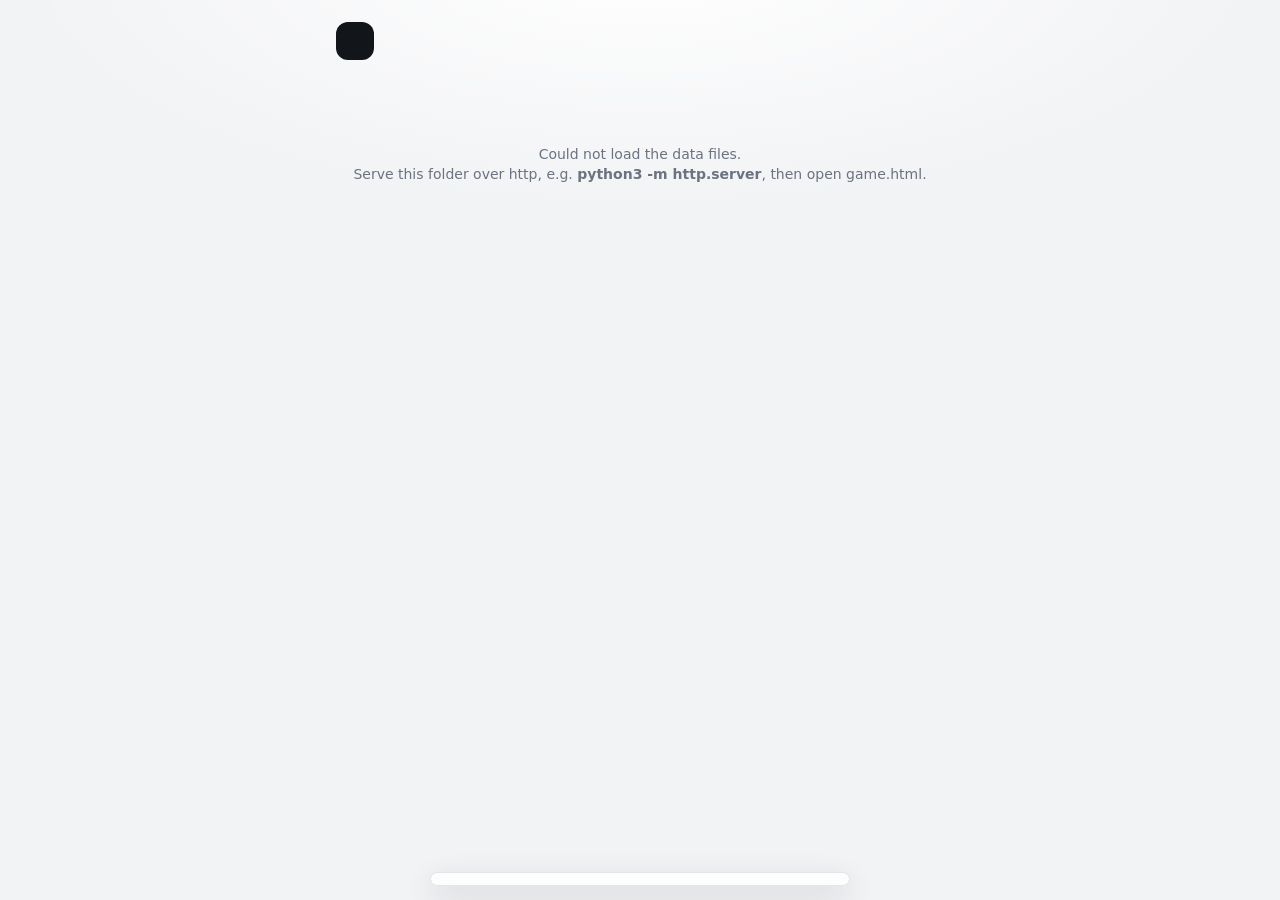
==== game.html @ 50a8ee48 "Add files via upload" ====
<!DOCTYPE html>
<html lang="en">
<head>
<meta charset="UTF-8">
<meta name="viewport" content="width=device-width, initial-scale=1, viewport-fit=cover">
<title>Airline Manager</title>
<link rel="stylesheet" href="https://cdn-uicons.flaticon.com/2.6.0/uicons-regular-rounded/css/uicons-regular-rounded.css">
<link rel="stylesheet" href="https://cdn-uicons.flaticon.com/2.6.0/uicons-solid-rounded/css/uicons-solid-rounded.css">
<link rel="stylesheet" href="style.css">
</head>
<body>
<div class="app">
  <header><div class="brand"><div class="logo"><i class="fi fi-sr-plane-departure"></i></div><div class="name" id="hName"></div></div><div class="cash num" id="hCash"></div></header>
  <div class="stats" id="hStats"></div>
  <main id="view"></main>
</div>
<nav id="nav"></nav>
<div id="ov"><div class="dlg" id="dlg"></div></div>
<script>
// ==================== DATA (data/*.json) ====================
let HUBS=[],COUNTRIES=[],AIRCRAFT=[],FAMILIES={},MAKERS={};
const flag=iso=>String.fromCodePoint(...[...iso].map(c=>127397+c.charCodeAt(0)));
const MAX_GATES=7,SELL_RATE=.6,SAVE_KEY='airline-manager-save-v4',WEEK=10080,STEP=30,TURN=60,TA_MIN=30,DAYS=['Mon','Tue','Wed','Thu','Fri','Sat','Sun'],PM={Y:1,W:1.6,C:3.2};
const $=s=>document.querySelector(s),fmt=n=>'$'+Math.round(n).toLocaleString('en-US'),fmtN=n=>Math.round(n).toLocaleString('en-US');
const esc=s=>String(s).replace(/[&<>"]/g,c=>({'&':'&amp;','<':'&lt;','>':'&gt;','"':'&quot;'}[c]));
const hub=id=>HUBS.find(h=>h.id===id),country=iso=>COUNTRIES.find(c=>c.iso===iso),model=id=>AIRCRAFT.find(a=>a.id===id);
const plane=id=>S.planes.find(p=>p.id===id),route=id=>S.routes.find(r=>r.id===id);

// ==================== STATE ====================
const fresh=()=>({started:false,cash:1000000,vault:0,totalRevenue:0,airlineName:'Sky Pacific Airlines',homeCountry:'ID',history:{nw:[],rev:[]},hubs:{},gates:{},routes:[],nextRouteId:1,planes:[],nextPlaneId:1,regCounter:{},clock:540,pending:[],cfgs:{},seq:0});
let S=fresh();
const UI={tab:'home',owned:'routes',buy:'hubs',q:'',maker:null,openAc:'',openSort:'dem_desc',rotMode:'both',rotErr:'',drafts:{},buyQ:1,refit:null,open:{},openM:{},page:null,rangeHub:null,rangeKm:3000};
function save(){if(!window.READY)return;try{localStorage.setItem(SAVE_KEY,JSON.stringify(S))}catch(e){}}
function load(){try{const raw=localStorage.getItem(SAVE_KEY);if(!raw)return;S=Object.assign(fresh(),JSON.parse(raw));S.planes=S.planes.filter(p=>model(p.modelId));S.planes.forEach(p=>p.sched=p.sched||[])}catch(e){S=fresh()}}
function resetGame(){confirmDlg('New airline?','Your current progress will be deleted.','Start over',()=>{try{localStorage.removeItem(SAVE_KEY)}catch(e){}location.href='index.html'},true)}

// ==================== HELPERS ====================
const ownedHubs=()=>Object.keys(S.hubs),gateCount=id=>S.gates[id]||0,gateUsed=id=>S.routes.filter(r=>r.to===id).length;
const totalGates=()=>Object.values(S.gates).reduce((a,b)=>a+b,0);
const airlineCode=()=>(S.airlineName.replace(/[^A-Za-z]/g,'').slice(0,2).toUpperCase()||'AM');
const flightNos=r=>[airlineCode()+(5249+2*r.id),airlineCode()+(5250+2*r.id)];
const hubName=h=>`${h.flag} ${esc(h.city)} <span class="s">${h.code} · ${h.icao}</span>`;
const dem=h=>`${h.demand.toFixed(1)} · ${fmtN(h.demand*1000)} pax`;
function dist(a,b){const A=hub(a),B=hub(b),r=x=>x*Math.PI/180,dl=r(B.lat-A.lat),dn=r(B.lon-A.lon);const h=Math.sin(dl/2)**2+Math.cos(r(A.lat))*Math.cos(r(B.lat))*Math.sin(dn/2)**2;return Math.round(12742*Math.asin(Math.sqrt(h)))}
function baseTicket(d){let b=d*.12;if(d>5000)b*=1.15;if(d>9000)b*=1.3;return Math.max(80,Math.round(b))}
const ticketRange=d=>{const b=baseTicket(d);return{min:Math.round(b*.7),max:Math.round(b*1.6),step:Math.max(1,Math.round(b*.02))}};
const fm=(d,spd)=>Math.round((d/spd*60+25)/5)*5;
const hhmm=m=>{m=((m%1440)+1440)%1440;return String(Math.floor(m/60)).padStart(2,'0')+':'+String(m%60).padStart(2,'0')};
const dur=m=>Math.floor(m/60)+':'+String(m%60).padStart(2,'0');
const clockStr=t=>DAYS[Math.floor(t/1440)%7]+' '+hhmm(t);
function newReg(){const c=country(S.homeCountry),n=(S.regCounter[S.homeCountry]||0)+1;S.regCounter[S.homeCountry]=n;if(c.prefix==='N')return 'N'+(100+n);const L='ABCDEFGHJKLMNPQRSTUVWXYZ';let s='',k=n;for(let i=0;i<3;i++){s=L[k%24]+s;k=Math.floor(k/24)}return c.prefix+'-'+s}

// ---- dynamic demand: differs per route and shifts every week
const routeM=(a,b,d)=>Math.round(1000*Math.sqrt(hub(a).demand*hub(b).demand)/(1+d/8000));
function rnd(str){let h=2166136261;for(const c of str){h^=c.charCodeAt(0);h=Math.imul(h,16777619)}h^=h>>>13;h=Math.imul(h,1274126177);return((h^h>>>16)>>>0)/4294967296}
function calcDemand(r,week){
  const k=r.from+'>'+r.to,base=routeM(r.from,r.to,r.distance)/4.345;
  const f=(.75+.5*rnd(k))*(1+.15*Math.sin(2*Math.PI*(week/52+rnd(k+'p'))))*(1+(rnd(k+week)-.5)*.14);
  const T=Math.max(20,Math.round(base*f)),C=Math.round(T*(.03+.06*rnd(k+'c'))),W=Math.round(T*(.04+.04*rnd(k+'w')));
  return{Y:T-C-W,W,C};
}
const sumD=d=>d.Y+d.W+d.C;
function newWeek(r,w){r.week=w;r.demand=calcDemand(r,w)}
const openCost=(from,to,d)=>Math.max(5000,Math.round((3000+routeM(from,to,d)/4.345*2.5)/1000)*1000);

// ---- aircraft / flights
const clone=o=>JSON.parse(JSON.stringify(o));
const KEYS=['F','C','W','Y'],CNAME={F:'First',C:'Business',W:'Premium eco.',Y:'Economy'},PMUL={Y:1,W:1.6,C:3.2,F:6},SC=.02;
// [name, price per seat, comfort rating, space factor (C/F)]
const PROD={Y:[['Super Slim',2000,40],['Slim',2500,52],['Standard',3000,64],['Comfort',4000,70],['Luxury',5000,76]],W:[['Basic',7000,73],['Standard',7500,80],['Comfort',8000,87],['Luxury',8500,94]],C:[['European',6000,70,1.5],['Regional',8000,82,2],['Full Flat',20000,98,3.5],['Parallel Flat',22000,102,3.8],['Staggered',25000,104,4],['Reverse Herringbone',30000,107,4.2]],F:[['Regional',12000,100,4],['Solo Suite',40000,108,6],['Open Suite',40000,110,6.5]]};
const SPACE={Y:p=>p.pt/30,W:p=>1.6*p.pt/36,C:p=>PROD.C[p.p][3],F:p=>PROD.F[p.p][3]};
const rate=(k,p)=>{const b=PROD[k][p.p][2];return Math.max(0,Math.min(120,Math.round(k==='Y'?b+(p.pt-30)*3:k==='W'?b+(p.pt-36)*2.5:b)))};
const seatsOf=c=>KEYS.reduce((n,k)=>n+c[k].n,0),usedSpace=c=>KEYS.reduce((n,k)=>n+c[k].n*SPACE[k](c[k]),0);
const cfgCost=c=>Math.round(KEYS.reduce((n,k)=>n+c[k].n*PROD[k][c[k].p][1],0)*SC);
const cfgStr=c=>KEYS.filter(k=>c[k].n).map(k=>k+c[k].n).join(' / ');
function defaultCfg(m){const c={F:{n:0,p:0},C:{n:0,p:0},W:{n:0,p:0,pt:36},Y:{n:0,p:2,pt:30}};if(m.seats>80){c.C={n:Math.round(m.seats*.05),p:1};c.W={n:Math.round(m.seats*.06),p:0,pt:36}}c.Y.n=Math.floor(m.seats-usedSpace(c));return c}
function fitCfg(c,cap){for(const k of ['Y','W','C','F'])while(usedSpace(c)>cap+1e-6&&c[k].n>0)c[k].n--}
const cfgOf=p=>p.cfg||(p.cfg=defaultCfg(model(p.modelId)));
const FR={Y:1,W:1.79,C:3.93,F:7.5},taOf=s=>s.ta??TURN,pad=n=>String(n).padStart(2,'0');
const defFares=d=>{const b=baseTicket(d);return{Y:b,W:Math.round(b*FR.W),C:Math.round(b*FR.C),F:Math.round(b*FR.F)}};
const fareOf=r=>r.fares||(r.fares={...defFares(r.distance),...(r.ticket?{Y:r.ticket}:{})});
const lfk=(r,k)=>Math.min(.98,.78*Math.pow(baseTicket(r.distance)*FR[k]/fareOf(r)[k],1.3));
const lf=r=>lfk(r,'Y');
const legCost=(m,r)=>Math.round(m.fuel*(2+8*r.distance/2000));
const legCap=(m,r,cfg)=>{const c={};for(const k of ['Y','W','C','F'])c[k]=Math.round(cfg[k].n*Math.min(.98,lfk(r,k)*(.7+rate(k,cfg[k])/213)));return c};
// Each rotation (oldest first) takes its weekly passengers out of the route demand, like subtraction.
// Later rotations only get what is left, and earlier ones never lose passengers to them.
function alloc(r){
  const rem={...r.demand},out=new Map(),items=[],f=fareOf(r);
  S.planes.forEach(p=>p.sched.forEach(s=>{if(s.rid===r.id)items.push([p,s])}));
  items.sort((a,b)=>(a[1].seq||0)-(b[1].seq||0));
  for(const [p,s] of items){const m=model(p.modelId),cap=legCap(m,r,cfgOf(p)),legs=dayCount(s)*2,pax={};let rev=0;
    for(const k of ['Y','W','C','F']){const pool=k==='F'?'C':k,w=Math.max(0,Math.min(legs*cap[k],Math.floor(rem[pool])));rem[pool]-=w;pax[k]=legs?w/legs:0;rev+=w*f[k]}
    out.set(s,{pax,rev,legs,cost:legs*legCost(m,r)})}
  return{out,rem};
}
const dayCount=s=>s.days.filter(Boolean).length;
const legsWeek=r=>S.planes.reduce((n,p)=>n+p.sched.filter(s=>s.rid===r.id).reduce((a,s)=>a+dayCount(s)*2,0),0);
function rotProfit(p,s){const r=route(s.rid),a=r&&alloc(r).out.get(s);return a?a.rev-a.cost:0}
function capLine(r){const cap=S.planes.reduce((n,p)=>n+p.sched.filter(s=>s.rid===r.id).reduce((a,s)=>a+dayCount(s)*2*seatsOf(cfgOf(p)),0),0),T=sumD(r.demand),ratio=T?cap*.78/T:0,over=ratio>1.15;
  return `<div class="row s" style="margin-top:12px"><span>Capacity ${fmtN(cap)} seats/wk vs demand ${fmtN(T)}</span><span class="pill ${over||!cap?'':'on'}" style="${over?'background:rgba(212,55,44,.12);color:var(--bad)':''}">${!cap?'No flights':over?'Oversupplied':ratio<.5?'Room to grow':'Balanced'}</span></div>`}
const weekHours=p=>p.sched.reduce((h,s)=>{const r=route(s.rid);return r?h+dayCount(s)*2*fm(r.distance,model(p.modelId).speed)/60:h},0);
function estAdd(p,r){const s={rid:r.id,dep:0,days:[1,1,1,1,1,1,1].map(Boolean),seq:1e12};p.sched.push(s);const v=rotProfit(p,s);p.sched.pop();return v}
function weekProfit(p){return p.sched.reduce((t,s)=>t+rotProfit(p,s),0)}
function hasConflict(p,list){
  const ivs=[];list.forEach((x,i)=>{const r=route(x.rid);if(!r)return;const d=2*fm(r.distance,model(p.modelId).speed)+taOf(x)+30;x.days.forEach((on,D)=>{if(on)ivs.push([D*1440+x.dep,D*1440+x.dep+d,i])})});
  for(let i=0;i<ivs.length;i++)for(let j=i+1;j<ivs.length;j++){const a=ivs[i],b=ivs[j];for(const sh of[0,WEEK,-WEEK])if(a[0]<b[1]+sh&&b[0]+sh<a[1])return true}
  return false;
}

// ==================== SIMULATION ====================
function depart(p,s,r,arr){const a=alloc(r).out.get(s);if(!a)return;S.pending.push({at:arr,rev:(a.legs?a.rev/a.legs:0)-legCost(model(p.modelId),r),pid:p.id})}
function simulate(){
  const t0=S.clock,t1=t0+STEP;S.clock=t1;
  const w=Math.floor(t1/WEEK);S.routes.forEach(r=>{if(r.week<w)newWeek(r,w)});
  S.planes.forEach(p=>p.sched.forEach(s=>{
    const r=route(s.rid);if(!r)return;const f=fm(r.distance,model(p.modelId).speed);
    for(let D=Math.floor(t0/1440)-2;D<=Math.floor(t1/1440);D++){if(!s.days[((D%7)+7)%7])continue;
      [0,f+taOf(s)].forEach(o=>{const dep=D*1440+s.dep+o;if(dep>t0&&dep<=t1)depart(p,s,r,dep+f)})}
  }));
  S.pending=S.pending.filter(e=>{if(e.at<=t1){S.vault+=e.rev;S.totalRevenue+=e.rev;const p=plane(e.pid);if(p)p.totalEarned=(p.totalEarned||0)+e.rev;return false}return true});
}

// ---- custom dropdown (replaces native <select>)
const DD={};
function dd(id,opts,val,on){DD[id]={val:String(val),on,opts};const cur=opts.find(o=>String(o[0])===String(val))||opts[0];
  return `<div class="dd" id="dd-${id}"><button type="button" class="ddb" onclick="ddToggle('${id}',event)"><span>${cur[1]}</span><i class="fi fi-rr-angle-small-down"></i></button><div class="ddl">${opts.map(o=>`<button type="button" data-v="${esc(o[0])}" class="${String(o[0])===String(val)?'on':''}" onclick="ddPick('${id}',this.dataset.v)">${o[1]}</button>`).join('')}</div></div>`}
function ddClose(){document.querySelectorAll('.dd.open').forEach(x=>x.classList.remove('open'))}
function ddToggle(id,e){e.stopPropagation();const el=document.getElementById('dd-'+id),open=!el.classList.contains('open');ddClose();if(!open)return;
  const b=el.querySelector('.ddb').getBoundingClientRect(),l=el.querySelector('.ddl'),below=innerHeight-b.bottom-16,above=b.top-16,up=below<200&&above>below;
  l.style.left=b.left+'px';l.style.width=b.width+'px';l.style.maxHeight=Math.min(280,up?above:below)+'px';
  if(up){l.style.top='auto';l.style.bottom=(innerHeight-b.top+6)+'px'}else{l.style.bottom='auto';l.style.top=(b.bottom+6)+'px'}
  el.classList.add('open')}
function ddPick(id,v){const d=DD[id],el=document.getElementById('dd-'+id);d.val=v;ddClose();
  el.querySelectorAll('.ddl button').forEach(b=>b.classList.toggle('on',b.dataset.v===v));
  el.querySelector('.ddb span').innerHTML=(d.opts.find(o=>String(o[0])===v)||d.opts[0])[1];if(d.on)d.on(v)}
document.addEventListener('click',ddClose);
window.addEventListener('scroll',e=>{if(!(e.target.closest&&e.target.closest('.ddl')))ddClose()},true);
window.addEventListener('resize',ddClose);

// ==================== DIALOGS ====================
function dlg(h){$('#dlg').innerHTML=h;$('#ov').classList.add('show')}
function closeDlg(){$('#ov').classList.remove('show')}
$('#ov').addEventListener('click',e=>{if(e.target.id==='ov')closeDlg()});
document.addEventListener('keydown',e=>{if(e.key==='Escape')closeDlg()});
function confirmDlg(t,m,ok,fn,danger){dlg(`<h3>${t}</h3><p>${m}</p><div class="acts"><button class="btn" onclick="closeDlg()">Cancel</button><button class="btn ${danger?'d':'p'}" id="okb">${ok}</button></div>`);$('#okb').onclick=()=>{closeDlg();fn()}}
function info(t,m){dlg(`<h3>${t}</h3><p>${m}</p><div class="acts"><button class="btn p" onclick="closeDlg()">OK</button></div>`)}

// ==================== RENDER ====================
const TABS=[['home','Home','fi-sr-home'],['fleet','Fleet','fi-sr-plane'],['owned','Airport','fi-sr-marker'],['buy','Buy','fi-sr-shopping-cart'],['vault','Vault','fi-sr-vault']];
const seg=(key,items)=>`<div class="seg">${items.map(([v,l])=>`<button class="${UI[key]===v?'on':''}" onclick="setUI('${key}','${v}')">${l}</button>`).join('')}</div>`;
const empty=t=>`<div class="empty"><i class="fi fi-rr-plane"></i>${t}</div>`;
const back=(extra='',_t,toBuy)=>`<div class="row" style="margin-bottom:12px"><button class="btn sm" onclick="${toBuy?(UI.page.mode==='refit'?'UI.page=null;render()':`setPage({t:'buy',mid:'${UI.page.mid}'})`):'setPage(null)'}">‹ Back</button>${extra}</div>`;
function setUI(k,v){UI[k]=v;if(k==='buy'||k==='owned')UI.q='';render()}
function go(t,k,v){UI.tab=t;UI.page=null;if(k)UI[k]=v;render()}
function setPage(p){UI.page=p;render();scrollTo(0,0)}
function head(){
  $('#hName').textContent=S.airlineName;$('#hCash').textContent=fmt(S.cash);
  $('#hStats').innerHTML=[['fi-rr-clock',clockStr(S.clock)],['fi-rr-plane',S.planes.length],['fi-sr-marker',ownedHubs().length],['fi-rr-route',S.routes.length]].map(([i,n])=>`<span><i class="fi ${i}"></i>${n}</span>`).join('');
}
function render(){
  head();
  $('#nav').innerHTML=TABS.map(([t,l,ic])=>`<button class="${UI.tab===t?'on':''}" onclick="go('${t}')" aria-label="${l}"><i class="fi ${ic}"></i>${l}</button>`).join('');
  const pg=UI.page;if(pg&&((pg.t==='route'&&!route(pg.id))||(pg.t==='sched'&&!plane(pg.id))||(pg.t==='rot'&&!(plane(pg.pid)&&plane(pg.pid).sched[pg.i]))))UI.page=null;
  const v=$('#view');
  if(UI.page)v.innerHTML=({open:pageOpen,route:()=>pageRoute(UI.page.id),sched:()=>pageSched(UI.page.id),rot:pageRot,buy:pageBuy,cfg:pageCfg})[UI.page.t]();
  else v.innerHTML={home:viewHome,fleet:viewFleet,owned:viewOwned,buy:viewBuy,vault:viewVault}[UI.tab]();
  save();
}

// ---- Home
function chart(){
  const nw=S.history.nw,rv=S.history.rev;
  if(nw.length<2)return empty('The chart fills in as your airline operates.');
  const all=nw.concat(rv),lo=Math.min(...all),hi=Math.max(...all),W=300,H=120;
  const pts=a=>a.map((v,i)=>`${(i/(a.length-1)*W).toFixed(1)},${(H-8-(v-lo)/((hi-lo)||1)*(H-16)).toFixed(1)}`).join(' ');
  return `<svg viewBox="0 0 ${W} ${H}" preserveAspectRatio="none" style="width:100%;height:180px;display:block;color:var(--accent)" role="img" aria-label="Net worth and revenue"><defs><linearGradient id="g" x1="0" y1="0" x2="0" y2="1"><stop offset="0" stop-color="currentColor" stop-opacity=".22"/><stop offset="1" stop-color="currentColor" stop-opacity="0"/></linearGradient></defs><polygon points="0,${H} ${pts(nw)} ${W},${H}" fill="url(#g)"/><polyline points="${pts(rv)}" fill="none" stroke="#7f8794" stroke-width="1.5" stroke-dasharray="4 3" vector-effect="non-scaling-stroke"/><polyline points="${pts(nw)}" fill="none" stroke="currentColor" stroke-width="2" vector-effect="non-scaling-stroke"/></svg><div class="row s" style="margin-top:8px"><span>${fmt(lo)}</span><span>${fmt(hi)}</span></div>`;
}
function viewHome(){
  const nw=S.cash+S.vault,d=nw-(S.history.nw[0]??nw);
  return `<div class="card hero"><div class="s">Net worth</div><div class="big num">${fmt(nw)}</div><div class="s ${d>=0?'good':'bad'}">${d>=0?'+':'−'}${fmt(Math.abs(d))} this session</div></div>
  <div class="card"><div class="row" style="margin-bottom:10px"><b>Finances</b><span class="s">━ Net worth &nbsp;╌ Revenue</span></div>${chart()}</div>
  <div style="display:grid;grid-template-columns:repeat(3,1fr);gap:8px"><div class="card"><div class="s">Cash</div><b class="num">${fmt(S.cash)}</b></div><div class="card"><div class="s">Vault</div><b class="num">${fmt(S.vault)}</b></div><div class="card"><div class="s">Revenue</div><b class="num">${fmt(S.totalRevenue)}</b></div></div>`;
}

// ---- Fleet
const MK=()=>MAKERS;
function byMaker(fam){return Object.entries(MAKERS).map(([mk,keys])=>{const f=keys.filter(k=>fam[k]);if(!f.length)return '';return `<div class="mk"><span>${mk}</span><small>${f.reduce((n,k)=>n+fam[k].n,0)}</small></div>`+f.map(k=>fam[k].html).join('')}).join('')}
function famGroup(key,title,meta,open,toggle,body){return `<div class="fam ${open?'open':''}"><div class="row" onclick="${toggle}('${key}')"><div style="display:flex;align-items:center"><span class="ic"><i class="fi fi-sr-plane"></i></span><div><div class="t">${title}</div><div class="s">${meta}</div></div></div><i class="fi fi-rr-angle-small-down chev"></i></div><div class="body">${body}</div></div>`}
function toggleFam(k){UI.open[k]=!UI.open[k];render()}
function viewFleet(){
  if(!S.planes.length)return empty('No aircraft yet. Buy your first plane in the Buy tab.');
  const by={};S.planes.forEach(p=>(by[model(p.modelId).family]??=[]).push(p));const fam={};
  Object.keys(by).forEach(k=>fam[k]={n:by[k].length,html:famGroup(k,FAMILIES[k]+' Family',`${by[k].length} aircraft · ${by[k].filter(p=>p.sched.length).length} scheduled`,UI.open[k],'toggleFam',by[k].map(planeCard).join(''))});
  return byMaker(fam);
}
function planeCard(p){
  const m=model(p.modelId),h=weekHours(p),c=cfgOf(p);
  return `<div class="card"><div class="row"><div><span class="tag">${p.reg}</span> <span class="t">${m.name}</span> <span class="tag">${m.icao}</span><div class="s">${cfgStr(c)} · ${m.range} km · based ${hub(p.hubId).code}</div></div><span class="pill ${h?'on':''}">${h?Math.round(h)+'h/wk':'Idle'}</span></div>
  ${h?`<div class="row s" style="margin-top:8px"><span>${p.sched.length} rotation${p.sched.length>1?'s':''}</span><span class="good">~${fmt(weekProfit(p))}/week</span></div>`:''}
  <div class="acts"><button class="btn sm" onclick="setPage({t:'sched',id:${p.id}})">Schedule</button><button class="btn sm" onclick="refitOpen(${p.id})">Config</button><button class="btn sm d" onclick="sellPlane(${p.id})">Sell ${fmt(m.price*SELL_RATE)}</button></div></div>`;
}
function sellPlane(id){const p=plane(id),m=model(p.modelId),v=Math.round(m.price*SELL_RATE);confirmDlg('Sell aircraft?',`Sell ${p.reg} (${m.name}) for ${fmt(v)}? Its schedule will be removed.`,'Sell',()=>{S.planes=S.planes.filter(x=>x.id!==id);S.cash+=v;render()},true)}

// ---- Owned
function airportShop(kind){
  UI.buy=kind;setTimeout(()=>{const i=$('#bq2');if(i)i.oninput=e=>{UI.q=e.target.value;$('#bl').innerHTML=buyList()}});
  return `<h2>${kind==='hubs'?'Buy a hub':'Buy gates'}</h2><input type="text" id="bq2" placeholder="Search airports or ICAO" value="${esc(UI.q)}" style="margin-bottom:12px"><div id="bl">${buyList()}</div>`;
}
function viewOwned(){
  const h0=seg('owned',[['routes','Routes'],['hubs','Hubs'],['gates','Gates']]);
  if(UI.owned==='routes')return h0+`<button class="btn p" style="width:100%;margin-bottom:10px;padding:11px" onclick="openPage()">＋ Open route</button>`+(S.routes.length?S.routes.map(routeCard).join(''):empty('No routes yet. Open one from a hub.'));
  if(UI.owned==='hubs')return h0+ownedHubs().map(id=>{const h=hub(id);return `<div class="card row"><div><div class="t">${hubName(h)}</div><div class="s">${h.country} · Demand ${dem(h)}</div></div><div class="s" style="text-align:right">${S.routes.filter(r=>r.from===id).length} routes<br>${S.planes.filter(p=>p.hubId===id).length} planes</div></div>`}).join('')+airportShop('hubs');
  const ids=Object.keys(S.gates).filter(id=>S.gates[id]>0);
  if(!ids.length)return h0+empty('No gates yet. You buy gates when you open a route.');
  return h0+ids.map(id=>{const h=hub(id),n=S.gates[id],rs=S.routes.filter(r=>r.to===id);let rows='';
    for(let i=0;i<n;i++){const r=rs[i];rows+=r?`<div class="gate occ" style="cursor:pointer" onclick="setPage({t:'route',id:${r.id}})"><div><span class="gn">${i+1}</span><span class="tag">${flightNos(r)[0]}</span> <span class="s">${hub(r.from).code} ⇄ ${h.code}</span></div><i class="fi fi-rr-angle-small-down chev" style="transform:rotate(-90deg)"></i></div>`:`<div class="gate"><div><span class="gn">${i+1}</span><span class="s">Free</span></div></div>`}
    return `<div class="card"><div class="row"><div class="t">${hubName(h)}</div><span class="pill">${rs.length}/${n} used</span></div><div style="margin-top:8px">${rows}</div></div>`}).join('');
}
function routeCard(r){
  const f=hub(r.from),t=hub(r.to),a=sumD(alloc(r).rem),T=sumD(r.demand),L=legsWeek(r);
  return `<div class="card" style="cursor:pointer" onclick="setPage({t:'route',id:${r.id}})"><div class="rl"><div><b>${f.code}</b><span>${esc(f.city)}</span></div><div class="ln"></div><div style="text-align:right"><b>${t.code}</b><span>${esc(t.city)}</span></div></div>
  <div class="row s" style="margin-top:10px"><span><span class="tag">${flightNos(r)[0]}</span> ${fmtN(r.distance)} km</span><span>${L/2} flights/week · ${S.planes.filter(p=>p.sched.some(s=>s.rid===r.id)).length} aircraft</span></div>
  <div class="row s" style="margin-top:6px"><span>Demand left</span><span class="num">${fmtN(a)} / ${fmtN(T)}</span></div><div class="bar"><i style="width:${T?a/T*100:0}%"></i></div></div>`;
}

// ---- Open route page
function openPage(){if(!ownedHubs().length)return info('No hub yet','Buy a hub first (Airport → Hubs).');UI.rangeHub=ownedHubs().includes(UI.rangeHub)?UI.rangeHub:ownedHubs()[0];setPage({t:'open'})}
const SORTS=[['dem_desc','Highest demand'],['dem_asc','Lowest demand'],['dist_desc','Farthest'],['dist_asc','Shortest'],['rot_desc','Most rotations'],['rot_asc','Fewest rotations']];
function refAc(){const p=UI.openAc?plane(+UI.openAc):null;return p&&p.hubId===UI.rangeHub?p:null}
function openList(){
  const from=UI.rangeHub,ac=refAc(),m=ac?model(ac.modelId):null,km=m?m.range:UI.rangeKm,spd=m?m.speed:850,[k,dir]=UI.openSort.split('_'),key={dem:x=>x.w,dist:x=>x.d,rot:x=>x.rot};
  const list=HUBS.filter(h=>h.id!==from&&!S.routes.some(r=>r.from===from&&r.to===h.id)).map(h=>{const d=dist(from,h.id);return{h,d,w:routeM(from,h.id,d)/4.345,rot:1440/(2*fm(d,spd)+TURN)}}).filter(x=>x.d<=km).sort((a,b)=>dir==='asc'?key[k](a)-key[k](b):key[k](b)-key[k](a));
  const rows=list.slice(0,40).map(({h,d,w,rot})=>{const g=gateUsed(h.id)>=gateCount(h.id),c=openCost(from,h.id,d)+(g?h.gatePrice:0);
    return `<div class="card row"><div><div class="t">${hubName(h)}</div><div class="s">${esc(h.country)} · ${fmtN(d)} km · ${rot.toFixed(1)} rot/day · ~${fmtN(w)} pax/wk</div></div><button class="btn sm p" onclick="confirmOpen('${from}','${h.id}')" ${S.cash<c?'disabled':''}>${fmt(c)}${g?'<span style="font-weight:400"> +gate</span>':''}</button></div>`}).join('');
  return `<div class="s" style="margin:0 2px 8px">${list.length} destinations${ac?' for '+ac.reg:''}${list.length>40?' · top 40 shown':''}</div>`+(rows||empty('No destinations match.'));
}
function pageOpen(){
  const hubs=ownedHubs(),ac=refAc(),acs=S.planes.filter(p=>p.hubId===UI.rangeHub),rg=ac?model(ac.modelId).range:UI.rangeKm;
  return back('<b>Open route</b>')+(hubs.length>1?`<div style="margin-bottom:10px">${dd('oh',hubs.map(i=>[i,`${hub(i).flag} ${esc(hub(i).city)} (${hub(i).code} · ${hub(i).icao})`]),UI.rangeHub,v=>{UI.rangeHub=v;UI.openAc='';render()})}</div>`:`<div class="card row"><div class="t">${hubName(hub(UI.rangeHub))}</div><span class="pill">Hub</span></div>`)+
  `<div class="card"><div class="s" style="margin-bottom:4px">Aircraft reference</div>${dd('oa',[['','None · use range slider'],...acs.map(p=>[p.id,`${p.reg} · ${esc(model(p.modelId).name)} · ${fmtN(model(p.modelId).range)} km`])],ac?ac.id:'',v=>{UI.openAc=v;render()})}
  <div class="row" style="margin-top:12px"><span class="s">Range${ac?' (from aircraft)':''}</span><b class="num" id="rk">${fmtN(rg)} km</b></div><input type="range" min="500" max="16000" step="100" value="${rg}" oninput="setRange(this.value)" ${ac?'disabled':''} aria-label="Range in km">
  <div class="s" style="margin:10px 0 4px">Sort by</div>${dd('os',SORTS,UI.openSort,v=>{UI.openSort=v;$('#rl').innerHTML=openList()})}</div><div id="rl">${openList()}</div>`;
}
function setRange(v,redraw){UI.rangeKm=+v;if(redraw)return render();$('#rk').textContent=fmtN(UI.rangeKm)+' km';$('#rl').innerHTML=openList()}
function confirmOpen(from,to){
  const f=hub(from),t=hub(to),d=dist(from,to),rc=openCost(from,to,d),free=gateCount(to)-gateUsed(to),min=free>0?0:1,max=MAX_GATES-gateCount(to);
  if(max<min)return info('No gate available',`All ${MAX_GATES} gates at ${t.code} are used by other routes.`);
  let q=min;
  dlg(`<h3>Open route</h3><p style="margin-bottom:10px">${f.code} ⇄ ${t.code} · ${fmtN(d)} km</p>
  <div class="row"><span class="s">Route fee</span><b class="num">${fmt(rc)}</b></div>
  <div class="card" style="margin:12px 0"><div class="row"><div><div class="t">Gates at ${t.code}</div><div class="s">${gateCount(to)}/${MAX_GATES} owned · ${free} free · ${fmt(t.gatePrice)} each</div></div>${max>0?`<div class="step"><button class="btn sm" id="gm">−</button><b id="gq">${q}</b><button class="btn sm" id="gp">+</button></div>`:`<span class="pill">Max</span>`}</div>${min?'<div class="s" style="margin-top:8px">This route needs a gate, so at least 1 is required.</div>':'<div class="s" style="margin-top:8px">A free gate will be used. Buy more only if you plan extra routes.</div>'}</div>
  <div class="row"><span class="s">Total</span><b class="num" id="ot"></b></div>
  <div class="acts"><button class="btn" onclick="closeDlg()">Cancel</button><button class="btn p" id="ook">Open route</button></div>`);
  const paint=()=>{if($('#gq'))$('#gq').textContent=q;$('#ot').textContent=fmt(rc+q*t.gatePrice)};
  paint();
  if(max>0){$('#gm').onclick=()=>{q=Math.max(min,q-1);paint()};$('#gp').onclick=()=>{q=Math.min(max,q+1);paint()}}
  $('#ook').onclick=()=>{
    const total=rc+q*t.gatePrice;if(S.cash<total){closeDlg();return info('Insufficient funds',`You need ${fmt(total-S.cash)} more.`)}
    closeDlg();S.cash-=total;S.gates[to]=gateCount(to)+q;
    const r={id:S.nextRouteId++,from,to,distance:d,fares:defFares(d)};newWeek(r,Math.floor(S.clock/WEEK));S.routes.push(r);setPage({t:'route',id:r.id});
  };
}
// ---- Route page
const fareBox=r=>{const f=fareOf(r);return `<div class="fg">${[['Y','Economy'],['W','Premium'],['C','Business'],['F','First']].map(([k,l])=>`<label><span class="s">${l}</span><input type="number" min="1" value="${f[k]}" onchange="setFare(${r.id},'${k}',this.value)" aria-label="${l} fare"><small class="s">load ~${Math.round(lfk(r,k)*100)}%</small></label>`).join('')}</div>`};
function setFare(id,k,v){const r=route(id);if(!r)return;if(k==='*')r.fares=defFares(r.distance);else{const b=baseTicket(r.distance)*FR[k];fareOf(r)[k]=Math.max(Math.round(b*.5),Math.min(Math.round(b*2.2),Math.round(+v)||Math.round(b)))}save();render()}
function pageRoute(id){
  const r=route(id),f=hub(r.from),t=hub(r.to),[n1,n2]=flightNos(r),L=legsWeek(r),A=alloc(r).rem;
  const bars=[['Y','Economy'],['W','Premium eco.'],['C','Business']].map(([k,l])=>`<div style="margin-top:10px"><div class="row"><span class="s">${l} · left</span><span class="num s"><b style="color:var(--ink)">${fmtN(A[k])}</b> / ${fmtN(r.demand[k])}</span></div><div class="bar"><i style="width:${r.demand[k]?A[k]/r.demand[k]*100:0}%"></i></div></div>`).join('');
  const ps=S.planes.filter(p=>p.sched.some(s=>s.rid===id));
  return back(`<b>${n1} / ${n2}</b>`)+`<div class="card"><div class="rl"><div><b>${f.code}</b><span>${esc(f.city)}</span></div><div class="ln"></div><div style="text-align:right"><b>${t.code}</b><span>${esc(t.city)}</span></div></div><div class="row s" style="margin-top:10px"><span>${fmtN(r.distance)} km · ${t.icao}</span><span>${L/2} flights/week</span></div></div>
  <div class="card"><div class="row"><b>Weekly demand</b><span class="s">wk ${r.week+1}</span></div>${bars}${capLine(r)}</div>
  <div class="card"><div class="row"><b>Fares</b><button class="btn sm" onclick="setFare(${id},'*')">Suggested</button></div><div style="margin-top:10px">${fareBox(r)}</div></div>
  <h2>Aircraft</h2>${ps.map(p=>{const s=p.sched.filter(x=>x.rid===id);return `<div class="card row"><div><span class="tag">${p.reg}</span> <span class="t">${model(p.modelId).name}</span><div class="s">${s.reduce((a,x)=>a+dayCount(x)*2,0)} flights/week</div></div><button class="btn sm" onclick="setPage({t:'sched',id:${p.id}})">Schedule</button></div>`}).join('')||`<div class="s" style="margin:0 2px 8px">No aircraft assigned.</div>`}
  <div class="acts"><button class="btn p" onclick="assignDlg(${id})">Assign aircraft</button><button class="btn d" onclick="closeRoute(${id})">Close route</button></div>`;
}
function closeRoute(id){confirmDlg('Close route?','All schedules on this route will be removed. The gate becomes free.','Close route',()=>{S.routes=S.routes.filter(r=>r.id!==id);S.planes.forEach(p=>p.sched=p.sched.filter(s=>s.rid!==id));UI.page=null;render()},true)}
function assignDlg(rid){
  const r=route(rid),ok=S.planes.filter(p=>p.hubId===r.from);
  if(!ok.length)return info('No aircraft','You have no aircraft based at '+hub(r.from).code+'.');
  dlg(`<h3>Assign aircraft</h3><p style="margin-bottom:10px">${hub(r.from).code} ⇄ ${hub(r.to).code} · ${fmtN(r.distance)} km</p><div id="pl"></div><div class="acts"><button class="btn" onclick="closeDlg()">Cancel</button></div>`);
  ok.forEach(p=>{const m=model(p.modelId),inr=m.range>=r.distance,b=document.createElement('button');b.className='btn pick';b.disabled=!inr;
    b.innerHTML=`<span class="tag">${p.reg}</span> ${m.name} <span class="tag">${m.icao}</span><div class="s" style="font-weight:400">${inr?`${Math.round(weekHours(p))}h/week used · ${dur(fm(r.distance,m.speed))} each way · est. ${(v=>`<b class="${v>=0?'good':'bad'}">${fmt(v)}/wk</b>`)(estAdd(p,r))}`:`Range ${fmtN(m.range)} km is too short`}</div>`;
    b.onclick=()=>{closeDlg();if(!addRot(p,rid,false))info('No free time','This aircraft has no free slot for another rotation.');else setPage({t:'rot',pid:p.id,i:p.sched.length-1})};$('#pl').appendChild(b)});
}

// ---- Schedule
const rotNos=(s,r)=>{const o=s.fn||flightNos(r)[0];return[o,/\d+$/.test(o)?o.replace(/\d+$/,x=>String(+x+1)):o+'B']};
const dayTxt=s=>s.days.every(Boolean)?'Daily':DAYS.filter((d,k)=>s.days[k]).join(' ')||'No days';
function bookedPct(p,s){const r=route(s.rid),a=alloc(r).out.get(s);return a?Math.round(Object.values(a.pax).reduce((x,y)=>x+y,0)/Math.max(1,seatsOf(cfgOf(p)))*100):0}
function addRot(p,rid,fill,dep0){
  const r=route(rid);if(!r||model(p.modelId).range<r.distance||p.hubId!==r.from)return false;let added=0;
  const tryAt=d=>{const s={rid,dep:d,days:[1,1,1,1,1,1,1].map(Boolean),seq:S.seq=(S.seq||0)+1};if(hasConflict(p,p.sched.concat([s])))return false;p.sched.push(s);added++;return true};
  if(dep0!=null&&!fill)return tryAt(dep0);
  const len=2*fm(r.distance,model(p.modelId).speed)+TURN;
  for(let d=dep0!=null?dep0:300;d+len<=1440+240;d+=5){if(tryAt(d)){if(!fill)break;d+=len+55}}
  return added>0;
}
function addDlg(pid){
  const p=plane(pid),m=model(p.modelId),rs=S.routes.filter(r=>r.from===p.hubId&&r.distance<=m.range);
  if(!rs.length)return info('No routes','Open a route from '+hub(p.hubId).code+' within '+fmtN(m.range)+' km first.');
  dlg(`<h3>Add rotation</h3><p style="margin-bottom:10px">Round trip from ${hub(p.hubId).code}. Set the time and turnaround in the editor.</p>${dd('ar',rs.map(r=>[r.id,`${flightNos(r)[0]} · ${hub(r.from).code} ⇄ ${hub(r.to).code} · ${fmtN(r.distance)} km`]),rs[0].id)}<div class="acts"><button class="btn" id="a1">Add one</button><button class="btn p" id="a2">Fill the day</button></div>`);
  $('#a1').onclick=()=>{const ok=addRot(p,+DD.ar.val,false);closeDlg();if(!ok)info('No free time','No free slot for another rotation.');else setPage({t:'rot',pid,i:p.sched.length-1})};
  $('#a2').onclick=()=>{const ok=addRot(p,+DD.ar.val,true);closeDlg();if(!ok)info('No free time','No free slot for another rotation.');else render()};
}
function rmRot(pid,i){plane(pid).sched.splice(i,1);render()}
function weekSegs(p){
  const m=model(p.modelId),cols=[[],[],[],[],[],[],[]];
  p.sched.forEach((s,i)=>{const r=route(s.rid);if(!r)return;const f=fm(r.distance,m.speed),t2=s.dep+f+taOf(s),a=hub(r.from).code,b=hub(r.to).code;
    const parts=[[s.dep,s.dep+f,'out',a+'›'+b,hhmm(s.dep)],[s.dep+f,t2,'turn','',''],[t2,t2+f,'ret',b+'›'+a,hhmm(t2)]];
    s.days.forEach((on,D)=>{if(!on)return;parts.forEach(([x,y,kind,lab,t])=>{const add=(d,x0,y0)=>cols[d%7].push({x:x0,y:y0,kind,lab,t,id:r.id,i});
      if(x>=1440)add(D+1,x-1440,y-1440);else if(y>1440){add(D,x,1440);add(D+1,0,y-1440)}else add(D,x,y)})})});
  return cols;
}
const hue=id=>(id*67+20)%360,rcol=id=>`hsl(${hue(id)} 52% 40%)`;
function pageSched(pid){
  const p=plane(pid),m=model(p.modelId),cols=weekSegs(p),today=Math.floor(S.clock/1440)%7;
  const hrs=[0,2,4,6,8,10,12,14,16,18,20,22].map(h=>`<span style="top:${h/24*100}%">${pad(h)}</span>`).join('');
  const rots=p.sched.map((s,i)=>{const r=route(s.rid),f=fm(r.distance,m.speed),ta=taOf(s),t2=s.dep+f+ta,c=`--c:${rcol(r.id)}`,pc=v=>(v/1440*100)+'%',[n1,n2]=rotNos(s,r);
    return `<div class="card"><div class="row"><div><span class="tag">${n1} / ${n2}</span> <span class="t">${hub(r.from).code} ⇄ ${hub(r.to).code}</span><div class="s">${hhmm(s.dep)} → ${hhmm(s.dep+f)} · back ${hhmm(t2)} → ${hhmm(t2+f)} · TA ${ta} min · ${dayTxt(s)} · <b class="${rotProfit(p,s)>=0?'good':'bad'}">${fmt(rotProfit(p,s))}/wk</b></div></div><div style="display:flex;gap:6px;flex:none"><button class="btn sm" onclick="setPage({t:'rot',pid:${pid},i:${i}})">Edit</button><button class="btn sm d" onclick="rmRot(${pid},${i})">Remove</button></div></div>
    <div class="tl" style="${c}"><i style="left:${pc(s.dep)};width:${pc(f)}"></i><i class="turn" style="left:${pc(s.dep+f)};width:${pc(ta)}"></i><i class="ret" style="left:${pc(t2)};width:${pc(f)}"></i></div><div class="tlh"><span>00</span><span>06</span><span>12</span><span>18</span><span>24</span></div></div>`}).join('');
  return back(`<div style="text-align:right"><span class="tag">${p.reg}</span> <b>${m.name}</b> <span class="tag">${m.icao}</span></div>`)+
  `<div class="card"><div class="tiles" style="margin-top:0"><div><span class="s">Range</span><b class="num">${fmtN(m.range)} km</b></div><div><span class="s">Weekly ops</span><b class="num">${Math.round(weekHours(p))} h</b></div><div><span class="s">Weekly profit</span><b class="num ${weekProfit(p)>=0?'good':'bad'}">${fmt(weekProfit(p))}</b></div></div></div>
  <div class="acts" style="margin:0 0 10px"><button class="btn p" onclick="addDlg(${pid})">＋ Add rotation</button></div>${rots||empty('No rotations yet. Add one or assign this aircraft from a route.')}
  <h2>Weekly schedule</h2><div class="lg"><span><i></i>Outbound</span><span><i class="t"></i>Turnaround</span><span><i class="r"></i>Return</span></div>
  <div class="sgh"><span></span>${DAYS.map((d,k)=>`<span class="${k===today?'today':''}">${d}</span>`).join('')}</div>
  <div class="sg"><div class="hr">${hrs}</div>${cols.map((c,D)=>`<div class="col">${c.map(b=>`<div class="blk ${b.kind}" style="--c:${rcol(b.id)};top:${b.x/14.4}%;height:${(b.y-b.x)/14.4}%"><span>${b.lab}</span><small>${b.t}</small></div>`).join('')}${D===today?`<div class="now" style="top:${(S.clock%1440)/14.4}%"></div>`:''}</div>`).join('')}</div>`;
}
// ---- flight editor (custom time picker, turnaround, draggable week)
function wkHTML(p,cur){
  const cols=weekSegs(p);
  return `<div class="r"><span class="lab"></span><div class="hh">${[0,6,12,18,24].map(h=>`<span style="left:${h/24*100}%">${pad(h)}:00</span>`).join('')}</div></div>`+cols.map((c,D)=>`<div class="r"><span class="lab">${DAYS[D]}</span><div class="trk">${c.map(b=>`<i class="b ${b.i===cur?'c':'g'} ${b.kind[0]}" ${b.i===cur?'':`data-i="${b.i}"`} style="left:${b.x/14.4}%;width:${(b.y-b.x)/14.4}%"></i>`).join('')}</div></div>`).join('');
}
function legsHTML(p,s){
  const r=route(s.rid),f=fm(r.distance,model(p.modelId).speed),ta=taOf(s),t2=s.dep+f+ta,a=hub(r.from).code,b=hub(r.to).code,nx=v=>v>=1440?' (+'+Math.floor(v/1440)+')':'';
  return `<div class="row" style="margin-top:12px"><b style="color:#2f6fe8">${a}→${b}</b><span class="num">${hhmm(s.dep)}–${hhmm(s.dep+f)}${nx(s.dep+f)}</span></div><div class="row" style="margin-top:4px"><b style="color:#2f6fe8">${b}→${a}</b><span class="num">${hhmm(t2)}–${hhmm(t2+f)}${nx(t2+f)}</span></div><div class="s" style="margin-top:8px">${dur(f)} each way · ${ta} min turnaround · back at base ${hhmm(t2+f)}</div>`;
}
function pageRot(){
  const pg=UI.page,p=plane(pg.pid),s=p.sched[pg.i],r=route(s.rid),m=model(p.modelId),f=fm(r.distance,m.speed),ta=taOf(s),both=UI.rotMode!=='ret',[n1,n2]=rotNos(s,r),cur=both?s.dep:(s.dep+f+ta)%1440;
  setTimeout(bindWk);
  return `<div class="row" style="margin-bottom:12px"><button class="btn sm" onclick="UI.rotErr='';setPage({t:'sched',id:${p.id}})">‹ Schedule</button><span class="s">Round trip with <b style="color:var(--ink)">${n1}</b></span></div>
  <div class="seg"><button class="${both?'on':''}" onclick="UI.rotMode='both';render()">Move both</button><button class="${both?'':'on'}" onclick="UI.rotMode='ret';render()">Only ${n2}</button></div>
  <div class="card"><b>${both?'Departure time':'Return departure'}</b><div class="s">${p.reg}: ${bookedPct(p,s)}% booked, ${(weekHours(p)/7).toFixed(1)} h a day · <b class="${rotProfit(p,s)>=0?'good':'bad'}">${fmt(rotProfit(p,s))}/wk</b></div>
   <div class="tp"><button class="btn sm" onclick="rotShift(-60)">−1h</button><button class="btn sm" onclick="rotShift(-5)">−5m</button><div class="tpv"><input type="number" id="tph" min="0" max="23" value="${pad(Math.floor(cur/60))}" onchange="rotSet()" aria-label="Hour"><b>:</b><input type="number" id="tpm" min="0" max="59" value="${pad(cur%60)}" onchange="rotSet()" aria-label="Minute"></div><button class="btn sm" onclick="rotShift(5)">+5m</button><button class="btn sm" onclick="rotShift(60)">+1h</button></div>
   <div id="legs">${legsHTML(p,s)}</div>
   <div class="row" style="margin-top:14px"><div><div class="t">Turnaround time</div><div class="s">Time on the ground at ${hub(r.to).code}</div></div><div class="step"><button class="btn sm" onclick="taShift(-15)">−15</button><button class="btn sm" onclick="taShift(-5)">−5</button><b style="min-width:62px">${ta} min</b><button class="btn sm" onclick="taShift(5)">+5</button><button class="btn sm" onclick="taShift(15)">+15</button></div></div>
   <div class="wk" id="wkv">${wkHTML(p,pg.i)}</div><div class="s" style="margin-top:6px">Drag across the week or type a time. Tap a grey flight to edit it.</div>${UI.rotErr?`<div class="err">${UI.rotErr}</div>`:''}</div>
  <div class="card"><div class="row" style="align-items:flex-start;gap:16px"><div style="flex:1"><div class="s">Flight number</div><input type="text" maxlength="8" value="${esc(n1)}" onchange="rotFn(this.value)" style="margin-top:4px" aria-label="Flight number"><div class="s" style="margin-top:12px">Days</div><div class="dys">${DAYS.map((d,k)=>`<button class="dy ${s.days[k]?'on':''}" onclick="rotDay(${k})" aria-label="${d}">${d[0]}</button>`).join('')}</div></div></div>
   <div class="s" style="margin:16px 0 8px">Fares · shared by the whole route</div>${fareBox(r)}</div>
  <div class="row" style="margin-top:6px"><button class="btn d" onclick="rotDel()">Delete ${n1} and ${n2}</button><button class="btn p" onclick="UI.rotErr='';setPage({t:'sched',id:${p.id}})">Save both</button></div>`;
}
function rotApply(fn){const p=plane(UI.page.pid),s=p.sched[UI.page.i],bak={dep:s.dep,ta:s.ta,days:s.days.slice()};fn(s,p);if(hasConflict(p,p.sched)){Object.assign(s,bak);UI.rotErr='That overlaps another rotation of this aircraft.'}else UI.rotErr='';render()}
const rotF=(s,p)=>fm(route(s.rid).distance,model(p.modelId).speed);
function rotShift(d){rotApply((s,p)=>{if(UI.rotMode==='ret')s.ta=Math.max(TA_MIN,taOf(s)+d);else s.dep=(s.dep+d+1440)%1440})}
function rotSet(){const v=((+$('#tph').value||0)%24)*60+((+$('#tpm').value||0)%60);rotApply((s,p)=>{if(UI.rotMode==='ret')s.ta=Math.max(TA_MIN,((v-s.dep-rotF(s,p))%1440+1440)%1440);else s.dep=v})}
function taShift(d){rotApply(s=>{s.ta=Math.max(TA_MIN,Math.min(720,taOf(s)+d))})}
function rotDay(k){rotApply(s=>{s.days[k]=!s.days[k]})}
function rotFn(v){const s=plane(UI.page.pid).sched[UI.page.i];v=v.trim().toUpperCase().slice(0,8);if(v)s.fn=v;else delete s.fn;render()}
function rotDel(){const pid=UI.page.pid;plane(pid).sched.splice(UI.page.i,1);UI.rotErr='';setPage({t:'sched',id:pid})}
function dragTo(v){
  const pg=UI.page,p=plane(pg.pid),s=p.sched[pg.i],bak={dep:s.dep,ta:s.ta};
  if(UI.rotMode==='ret')s.ta=Math.max(TA_MIN,((v-s.dep-rotF(s,p))%1440+1440)%1440);else s.dep=v;
  if(hasConflict(p,p.sched)){s.dep=bak.dep;s.ta=bak.ta;return}
  const cur=UI.rotMode==='ret'?(s.dep+rotF(s,p)+taOf(s))%1440:s.dep;
  $('#wkv').innerHTML=wkHTML(p,pg.i);$('#legs').innerHTML=legsHTML(p,s);$('#tph').value=pad(Math.floor(cur/60));$('#tpm').value=pad(cur%60);
}
function bindWk(){
  const w=$('#wkv');if(!w||!w.setPointerCapture)return;let drag=false;
  const at=e=>{const t=w.querySelector('.trk').getBoundingClientRect();return Math.max(0,Math.min(1435,Math.round((e.clientX-t.left)/t.width*1440/5)*5))};
  w.onpointerdown=e=>{const g=e.target.closest('[data-i]');if(g){UI.page.i=+g.dataset.i;return render()}drag=true;w.setPointerCapture(e.pointerId);dragTo(at(e))};
  w.onpointermove=e=>{if(drag)dragTo(at(e))};
  w.onpointerup=w.onpointercancel=()=>{if(drag){drag=false;render()}};
}

// ---- Buy
function viewBuy(){return viewMarket()}
function setMaker(m){UI.maker=m;render()}
function toggleM(k){UI.openM[k]=!UI.openM[k];render()}
function openBuy(id){UI.buyQ=1;setPage({t:'buy',mid:id})}
function viewMarket(){
  const mks=Object.keys(MAKERS);if(!mks.includes(UI.maker))UI.maker=mks[0];
  setTimeout(()=>{const e=document.querySelector('.mt .on');if(e&&e.scrollIntoView)e.scrollIntoView({inline:'center',block:'nearest'})});
  const tabs=`<div class="mt">${mks.map(m=>`<button class="${m===UI.maker?'on':''}" onclick="setMaker('${m}')">${m}</button>`).join('')}</div>`;
  const by={};AIRCRAFT.filter(a=>MAKERS[UI.maker].includes(a.family)).forEach(a=>(by[a.family]??=[]).push(a));
  return tabs+Object.keys(by).map(k=>famGroup(k,FAMILIES[k]+' Family',`${by[k].length} variant${by[k].length>1?'s':''}`,UI.openM[k],'toggleM',by[k].map(a=>`<div class="card" style="cursor:pointer" onclick="openBuy('${a.id}')"><div class="row"><div class="t">${a.name} <span class="tag">${a.icao}</span></div><i class="fi fi-rr-angle-small-down chev" style="transform:rotate(-90deg)"></i></div><div class="row s" style="margin-top:8px"><span>Range <b class="num" style="color:var(--ink)">${fmtN(a.range)} km</b></span><span>Max seats <b class="num" style="color:var(--ink)">${a.seats}</b></span><span>Price <b class="num" style="color:var(--ink)">${fmt(a.price)}</b></span></div></div>`).join(''))).join('');
}
const draft=mid=>UI.drafts[mid]??=defaultCfg(model(mid));
const curCfg=()=>UI.page.mode==='refit'?UI.refit:draft(UI.page.mid);
function setCfg(c){if(UI.page.mode==='refit')UI.refit=c;else UI.drafts[UI.page.mid]=c}
const unitCost=mid=>model(mid).price+cfgCost(draft(mid));
function buyBtn(){const mid=UI.page.mid,m=model(mid);return `Purchase ${UI.buyQ}× ${m.icao} · ${fmt(unitCost(mid)*UI.buyQ)}`}
function pageBuy(){
  const mid=UI.page.mid,m=model(mid),c=draft(mid),hubs=ownedHubs(),mk=Object.keys(MAKERS).find(k=>MAKERS[k].includes(m.family));
  const sum=KEYS.filter(k=>c[k].n).map(k=>`<div class="card row"><div><div class="s">${CNAME[k].toUpperCase()}</div><div class="t">${PROD[k][c[k].p][0]} <span class="s">· ${c[k].n} seats</span></div></div><span class="pill">${rate(k,c[k])}%</span></div>`).join('');
  return back(`<span class="tag">${m.icao}</span>`)+`<div class="card hero"><div class="t" style="font-size:20px">${m.name}</div><div class="s">${mk} · ${FAMILIES[m.family]} Family</div><div class="tiles"><div><span class="s">Range</span><b class="num">${fmtN(m.range)} km</b></div><div><span class="s">Max seats</span><b class="num">${m.seats}</b></div><div><span class="s">Price</span><b class="num">${fmt(m.price)}</b></div></div></div>
  <div class="row" style="margin:18px 2px 8px"><b>Seat configuration</b><span class="s">${seatsOf(c)} seats${c.name?' · '+esc(c.name):''} · +${fmt(cfgCost(c))}</span></div>
  <div class="acts" style="margin:0 0 10px"><button class="btn" onclick="loadDlg('${mid}')">Load config</button><button class="btn" onclick="setPage({t:'cfg',mid:'${mid}',mode:'buy'})">Edit config</button></div>${sum}
  <h2>Delivery</h2>`+(hubs.length?`${dd('bh',hubs.map(i=>[i,`${hub(i).flag} ${esc(hub(i).city)} (${hub(i).code})`]),UI.buyHub||hubs[0],v=>{UI.buyHub=v})}
  <div class="row" style="margin:12px 0"><span class="s">Quantity</span><div class="step"><button class="btn sm" onclick="setQ(-1)">−</button><b id="bq">${UI.buyQ}</b><button class="btn sm" onclick="setQ(1)">+</button></div></div>
  <button class="btn p" id="bbtn" style="width:100%;padding:13px" onclick="doBuy('${mid}')">${buyBtn()}</button>`:`<div class="card row"><div class="s">You need a hub to base aircraft.</div><button class="btn sm p" onclick="go('owned','owned','hubs')">Buy hub</button></div>`);
}
function setQ(d){const mid=UI.page.mid,max=Math.max(1,Math.min(50,Math.floor(S.cash/unitCost(mid))));UI.buyQ=Math.max(1,Math.min(max,UI.buyQ+d));$('#bq').textContent=UI.buyQ;$('#bbtn').textContent=buyBtn()}
function doBuy(mid){
  const m=model(mid),c=draft(mid),q=UI.buyQ,u=unitCost(mid),h=DD.bh?DD.bh.val:ownedHubs()[0];UI.buyHub=h;
  if(S.cash<u*q)return info('Insufficient funds',`You need ${fmt(u*q-S.cash)} more.`);
  S.cash-=u*q;for(let i=0;i<q;i++)S.planes.push({id:S.nextPlaneId++,reg:newReg(),modelId:mid,hubId:h,sched:[],totalEarned:0,cfg:clone(c)});
  UI.tab='fleet';UI.page=null;render();
}
function pageCfg(){
  const g=UI.page,m=model(g.mid),c=curCfg(),used=usedSpace(c),refit=g.mode==='refit';
  const cls=KEYS.map(k=>{const p=c[k],pr=PROD[k],lim=k==='Y'?[26,34]:[34,42];
    return `<div class="card"><div class="row"><div><div class="s">${CNAME[k].toUpperCase()}</div><div class="t">${pr[p.p][0]} <span class="s">· ${p.n} seats</span></div></div><span class="pill">${rate(k,p)}%</span></div>
    <div class="row" style="margin-top:10px"><span class="s">Seats</span><div class="step"><button class="btn sm" onclick="cfgN('${k}',-10)">−10</button><button class="btn sm" onclick="cfgN('${k}',-1)">−</button><b>${p.n}</b><button class="btn sm" onclick="cfgN('${k}',1)">+</button><button class="btn sm" onclick="cfgN('${k}',10)">+10</button></div></div>
    <div class="chips">${pr.map((x,i)=>`<button class="chip ${i===p.p?'on':''}" onclick="cfgProd('${k}',${i})">${x[0]}<small>${fmt(x[1]*SC)} / seat</small></button>`).join('')}</div>
    ${p.pt!=null&&k!=='F'&&k!=='C'?`<div class="row" style="margin-top:10px"><span class="s">Seat pitch</span><div class="step"><button class="btn sm" onclick="cfgPt('${k}',-1)" ${p.pt<=lim[0]?'disabled':''}>−</button><b>${p.pt} in</b><button class="btn sm" onclick="cfgPt('${k}',1)" ${p.pt>=lim[1]?'disabled':''}>+</button></div></div>`:''}</div>`}).join('');
  return back(`<b>${m.name}</b>`,refit?{t:'sched'}:null,true)+`<div class="card"><div class="row"><div><div class="s">Seats</div><b class="num">${seatsOf(c)}</b></div><div style="text-align:center"><div class="s">Cabin space</div><b class="num">${Math.round(used)} / ${m.seats}</b></div><div style="text-align:right"><div class="s">${refit?'Refit cost':'Config cost'}</div><b class="num">${fmt(cfgCost(c))}</b></div></div><div class="bar"><i style="width:${Math.min(100,used/m.seats*100)}%"></i></div></div>${cls}
  <div class="acts"><button class="btn" onclick="saveDlg()">Save config</button><button class="btn" onclick="loadDlg('${g.mid}')">Load config</button></div>
  <div class="acts">${refit?`<button class="btn p" onclick="applyRefit()">Apply · ${fmt(cfgCost(c))}</button>`:`<button class="btn p" onclick="setPage({t:'buy',mid:'${g.mid}'})">✓ Done</button>`}</div>`;
}
function cfgN(k,d){const c=curCfg(),cap=model(UI.page.mid).seats,st=Math.sign(d);delete c.name;
  for(let i=0;i<Math.abs(d);i++){const bak=clone(c);c[k].n+=st;if(c[k].n<0){c[k].n=0;break}
    if(k!=='Y'&&st>0)while(usedSpace(c)>cap+1e-6&&c.Y.n>0)c.Y.n--; // make room by trimming economy
    if(usedSpace(c)>cap+1e-6){Object.assign(c,bak);break}}
  render()}
function cfgProd(k,i){const c=curCfg();c[k].p=i;delete c.name;fitCfg(c,model(UI.page.mid).seats);render()}
function cfgPt(k,d){const c=curCfg(),lim=k==='Y'?[26,34]:[34,42];c[k].pt=Math.max(lim[0],Math.min(lim[1],c[k].pt+d));delete c.name;fitCfg(c,model(UI.page.mid).seats);render()}
function saveDlg(){
  const mid=UI.page.mid,c=curCfg();dlg(`<h3>Save config</h3><p style="margin-bottom:10px">${cfgStr(c)} for ${model(mid).name}</p><input type="text" id="cn" maxlength="24" value="${esc(c.name||'My config')}"><div class="acts"><button class="btn" onclick="closeDlg()">Cancel</button><button class="btn p" id="cs">Save</button></div>`);
  $('#cs').onclick=()=>{const n=$('#cn').value.trim()||'My config',L=S.cfgs[mid]=S.cfgs[mid]||[],e={name:n,cfg:Object.assign(clone(c),{name:undefined})},i=L.findIndex(x=>x.name===n);delete e.cfg.name;if(i>=0)L[i]=e;else L.push(e);c.name=n;closeDlg();render()};
}
function loadDlg(mid){
  const L=S.cfgs[mid]||[];
  dlg(`<h3>Load config</h3><p style="margin-bottom:10px">${model(mid).name}</p>${L.length?L.map((e,i)=>`<div class="card"><div class="row"><div><div class="t">${esc(e.name)}</div><div class="s">${cfgStr(e.cfg)} · ${S.planes.filter(p=>p.modelId===mid&&p.cfg&&p.cfg.name===e.name).length} equipped</div></div><span class="pill">Y ${rate('Y',e.cfg.Y)}% · C ${rate('C',e.cfg.C)}%</span></div><div class="acts"><button class="btn sm p" onclick="pickCfg('${mid}',${i})">Select</button><button class="btn sm d" onclick="delCfg('${mid}',${i})">Delete</button></div></div>`).join(''):'<p>No saved configs yet. Edit a config and save it.</p>'}<div class="acts"><button class="btn" onclick="closeDlg()">Close</button></div>`);
}
function pickCfg(mid,i){const e=S.cfgs[mid][i];setCfg(Object.assign(clone(e.cfg),{name:e.name}));closeDlg();render()}
function delCfg(mid,i){S.cfgs[mid].splice(i,1);loadDlg(mid)}
function refitOpen(pid){const p=plane(pid);UI.refit=clone(cfgOf(p));setPage({t:'cfg',mid:p.modelId,mode:'refit',pid})}
function applyRefit(){const p=plane(UI.page.pid),cost=cfgCost(UI.refit);if(S.cash<cost)return info('Insufficient funds',`You need ${fmt(cost-S.cash)} more.`);confirmDlg('Apply new config?',`${p.reg} will be refitted to ${cfgStr(UI.refit)} for ${fmt(cost)}.`,'Apply',()=>{S.cash-=cost;p.cfg=clone(UI.refit);UI.tab='fleet';UI.page=null;render()})}

function buyList(){
  const q=UI.q.toLowerCase().trim(),v=UI.buy;
  if(v==='gates'&&!ownedHubs().length)return empty('You need at least one hub before buying gates.');
  const list=HUBS.filter(h=>(v!=='hubs'||h.iso===S.homeCountry)&&(!q||[h.city,h.country,h.code,h.icao].some(x=>x.toLowerCase().includes(q))));
  if(!list.length)return empty('No airports match.');
  return (v==='gates'?'<div class="s" style="margin:0 2px 10px">Gates can\'t be bought in a hub city unless you own two or more hubs.</div>':'')+list.map(h=>{
    if(v==='hubs')return `<div class="card row"><div><div class="t">${hubName(h)}</div><div class="s">${h.country} · Demand ${dem(h)}</div></div>${S.hubs[h.id]?'<span class="pill on">Owned</span>':`<button class="btn sm p" onclick="buyHub('${h.id}')" ${S.cash<h.price?'disabled':''}>${fmt(h.price)}</button>`}</div>`;
    const n=gateCount(h.id);if(S.hubs[h.id]&&ownedHubs().length<2)return `<div class="card row"><div><div class="t">${hubName(h)}</div><div class="s">Your hub city</div></div><span class="pill">Hub</span></div>`;
    return `<div class="card row"><div><div class="t">${hubName(h)}</div><div class="s">${n}/${MAX_GATES} gates · ${fmt(h.gatePrice)} each · Demand ${dem(h)}</div></div>${n>=MAX_GATES?'<span class="pill">Max</span>':`<button class="btn sm p" onclick="buyGates('${h.id}')" ${S.cash<h.gatePrice?'disabled':''}>Buy</button>`}</div>`}).join('');
}
function buyHub(id){const h=hub(id);if(S.hubs[id])return;if(S.cash<h.price)return info('Insufficient funds',`You need ${fmt(h.price-S.cash)} more.`);confirmDlg('Buy hub?',`Acquire ${h.flag} ${h.city} (${h.code} · ${h.icao}) for ${fmt(h.price)}?\nAircraft are based at your hubs and routes start from them.`,'Buy hub',()=>{S.cash-=h.price;S.hubs[id]=true;render()})}

// ---- Vault
function viewVault(){
  return `<div class="card" style="text-align:center;padding:28px 16px"><div class="s">Uncollected earnings</div><div class="num" style="font-size:34px;font-weight:700;letter-spacing:-.03em;margin:4px 0 14px">${fmt(S.vault)}</div><button class="btn p" onclick="collect()" ${S.vault<=0?'disabled':''} style="width:100%;padding:11px">Collect ${fmt(S.vault)}</button></div>
  <div class="s" style="line-height:1.6;margin:0 2px 8px">Each flight credits its profit to the vault when it lands. Collect it to spend it.</div>
  <div style="display:grid;grid-template-columns:1fr 1fr;gap:8px"><div class="card"><div class="s">Total revenue</div><b class="num">${fmt(S.totalRevenue)}</b></div><div class="card"><div class="s">Cash</div><b class="num">${fmt(S.cash)}</b></div></div>
  <div style="text-align:center;margin-top:24px"><button class="btn sm d" onclick="resetGame()">New airline</button><div class="s" style="margin-top:6px">Progress is saved automatically in this browser.</div></div>`;
}
function collect(){if(S.vault<=0)return;S.cash+=S.vault;S.vault=0;render()}

// ==================== LOOP ====================
let tickN=0;
setInterval(()=>{
  if(!window.READY)return;
  simulate();tickN++;
  if(tickN%2===0){S.history.nw.push(S.cash+S.vault);S.history.rev.push(S.totalRevenue);if(S.history.nw.length>240){S.history.nw.shift();S.history.rev.shift()}}
  head();
  const ae=document.activeElement,busy=$('#ov').classList.contains('show')||(ae&&/INPUT|SELECT/.test(ae.tagName))||(UI.page&&/^(open|buy|cfg|rot)$/.test(UI.page.t))||UI.tab==='buy'||document.querySelector('.dd.open');
  if(!busy&&tickN%4===0)render();else if(tickN%10===0)save();
},1000);
window.addEventListener('beforeunload',save);

// ==================== BOOT ====================
async function boot(){
  try{
    const get=n=>fetch('data/'+n+'.json').then(r=>{if(!r.ok)throw 0;return r.json()});
    const [c,a,ac]=await Promise.all([get('countries'),get('airports'),get('aircraft')]);
    COUNTRIES=c;MAKERS=ac.makers;FAMILIES=ac.families;AIRCRAFT=ac.aircraft;
    HUBS=a.map(x=>({id:x.code.toLowerCase(),code:x.code,icao:x.icao,demand:x.demand,city:x.city,iso:x.iso,lat:x.lat,lon:x.lon,price:x.hubPrice,gatePrice:x.gatePrice,flag:flag(x.iso),country:(c.find(k=>k.iso===x.iso)||{}).name}))
      .sort((p,q)=>p.country.localeCompare(q.country)||p.city.localeCompare(q.city));
  }catch(e){$('#view').innerHTML=empty('Could not load the data files.<br>Serve this folder over http, e.g. <b>python3 -m http.server</b>, then open game.html.');return}
  load();if(!S.started){location.replace('index.html');return}
  window.READY=true;render();
}
boot();
</script>
</body>
</html>
---- style.css ----
*{box-sizing:border-box;margin:0;padding:0;-webkit-tap-highlight-color:transparent}
:root{color-scheme:light;--bg:#f2f3f5;--panel:#fff;--panel2:#f6f7f9;--ink:#12151a;--mute:#6b7280;--line:rgba(16,24,40,.1);--accent:#12151a;--on:#fff;--good:#16875a;--bad:#d4372c;--soft:rgba(16,24,40,.05)}
body{font:14px/1.45 ui-sans-serif,system-ui,-apple-system,"Segoe UI",Roboto,sans-serif;background:var(--bg);background-image:radial-gradient(70% 40% at 50% -5%,#fff,transparent 70%);background-attachment:fixed;color:var(--ink);padding-bottom:calc(110px + env(safe-area-inset-bottom));-webkit-font-smoothing:antialiased}
.app{max-width:640px;margin:0 auto;padding:16px}
.num{font-variant-numeric:tabular-nums}
header{display:flex;justify-content:space-between;align-items:center;padding:6px 0 12px}
.brand{display:flex;align-items:center;gap:10px;min-width:0}
.logo{width:38px;height:38px;border-radius:12px;background:var(--accent);color:var(--on);display:grid;place-items:center;font-size:18px;flex:none}
header .name{font-weight:650;font-size:15px;white-space:nowrap;overflow:hidden;text-overflow:ellipsis}
header .cash{font-size:22px;font-weight:700;letter-spacing:-.03em}
.stats{display:flex;gap:8px;padding-bottom:18px;flex-wrap:wrap}
.stats span{display:flex;align-items:center;gap:6px;background:var(--panel);border:1px solid var(--line);border-radius:99px;padding:5px 12px;font-size:12px;font-weight:600;font-variant-numeric:tabular-nums}
.stats i{color:var(--mute);font-size:13px;display:flex}
h2{font-size:12px;font-weight:600;color:var(--mute);margin:20px 2px 8px}
.card{background:var(--panel);border:1px solid var(--line);border-radius:16px;padding:14px 16px;margin-bottom:8px;box-shadow:0 1px 2px rgba(16,24,40,.04)}
.hero{background:linear-gradient(135deg,var(--soft),transparent 60%),var(--panel);padding:20px 18px}
.big{font-size:40px;font-weight:700;letter-spacing:-.04em;margin:2px 0 14px;line-height:1.1}
.row{display:flex;justify-content:space-between;align-items:center;gap:10px}
.row>div:first-child{min-width:0}
.t{font-weight:600}.s{color:var(--mute);font-size:12px;margin-top:2px}
.s i{display:inline-flex;vertical-align:-1px}
.good{color:var(--good)}.bad{color:var(--bad)}
.tag{font:600 12px ui-monospace,Menlo,Consolas,monospace;background:var(--soft);border:1px solid var(--line);padding:1px 6px;border-radius:6px}
.pill{font-size:11px;font-weight:600;padding:3px 10px;border-radius:99px;background:var(--soft);color:var(--mute);white-space:nowrap}
.pill.on{background:rgba(22,135,90,.12);color:var(--good)}
.btn{border:1px solid var(--line);background:var(--panel);color:var(--ink);font:inherit;font-weight:600;font-size:13px;padding:9px 14px;border-radius:11px;cursor:pointer;white-space:nowrap;transition:transform .1s,background .15s;box-shadow:0 1px 1px rgba(16,24,40,.04)}
.btn:hover:not(:disabled){background:var(--panel2)}
.btn:active{transform:scale(.97)}
.btn:disabled{opacity:.4;cursor:not-allowed}
.btn.p{background:var(--accent);color:var(--on);border-color:var(--accent)}
.btn.p:hover:not(:disabled){background:#2b313b}
.btn.d{color:var(--bad)}
.btn.sm{padding:6px 12px;font-size:12px}
.acts{display:flex;gap:6px;margin-top:12px;flex-wrap:wrap}
.acts .btn{flex:1}
.seg{display:flex;gap:2px;background:var(--soft);padding:4px;border-radius:14px;margin-bottom:12px}
.seg button{flex:1;border:0;background:none;color:var(--mute);font:inherit;font-weight:600;font-size:13px;padding:8px;border-radius:10px;cursor:pointer}
.seg button.on{background:var(--panel);color:var(--ink);box-shadow:0 1px 3px rgba(16,24,40,.12)}
input[type=text],input[type=number],input[type=time],select{width:100%;font:inherit;color:var(--ink);background:var(--panel);border:1px solid var(--line);border-radius:12px;padding:10px 12px;outline:none}
input:focus,select:focus{border-color:var(--accent)}
.btn:focus-visible,button:focus-visible{outline:2px solid var(--accent);outline-offset:2px}
input[type=range]{width:100%;accent-color:var(--accent);margin:10px 0 4px}
input[type=time]{width:auto;padding:6px 8px}
.mt{display:flex;gap:4px;overflow-x:auto;margin:0 -16px 14px;padding:0 16px;scrollbar-width:none;border-bottom:1px solid var(--line)}
.mt::-webkit-scrollbar{display:none}
.mt button{flex:none;border:0;background:none;color:var(--mute);font:inherit;font-weight:700;font-size:13px;padding:11px 12px;cursor:pointer;border-bottom:2px solid transparent;margin-bottom:-1px;white-space:nowrap}
.mt button.on{color:var(--ink);border-color:var(--accent)}
.mk{display:flex;align-items:baseline;gap:8px;margin:26px 2px 10px;font-weight:700;font-size:16px}
.mk small{color:var(--mute);font-weight:500;font-size:12px}
.mk::after{content:"";flex:1;border-top:1px solid var(--line);align-self:center}
.mk:first-child{margin-top:6px}
.fam{background:var(--panel);border:1px solid var(--line);border-radius:16px;margin-bottom:8px;overflow:hidden;box-shadow:0 1px 2px rgba(16,24,40,.04)}
.fam>.row{padding:12px 14px;cursor:pointer}
.fam .body{display:none;padding:10px 10px 2px;border-top:1px solid var(--line);background:var(--panel2)}
.fam.open .body{display:block}
.fam.open .chev{transform:rotate(180deg)}
.chev{color:var(--mute);transition:transform .15s;display:flex}
.ic{width:36px;height:36px;border-radius:11px;background:var(--soft);display:grid;place-items:center;font-size:16px;margin-right:12px;flex:none}
.tiles{display:grid;grid-template-columns:repeat(3,1fr);gap:8px;margin-top:14px}
.tiles div{background:var(--soft);border-radius:12px;padding:10px 12px}
.tiles b{display:block;font-size:15px}
.step{display:flex;align-items:center;gap:6px}
.step b{min-width:44px;text-align:center;font-variant-numeric:tabular-nums}
.chips{display:flex;flex-wrap:wrap;gap:6px;margin-top:10px}
.chip{border:1px solid var(--line);background:var(--panel);color:var(--ink);font:inherit;font-size:12px;font-weight:600;padding:7px 11px;border-radius:10px;cursor:pointer;text-align:left}
.chip small{display:block;color:var(--mute);font-weight:500;font-size:10px}
.chip.on{background:var(--accent);color:var(--on);border-color:var(--accent)}
.chip.on small{color:rgba(255,255,255,.7)}
.rl{display:flex;align-items:center;gap:14px}
.rl b{font-size:24px;letter-spacing:.02em;display:block;line-height:1}
.rl span{font-size:11px;color:var(--mute)}
.ln{flex:1;position:relative;height:1px;background:repeating-linear-gradient(90deg,var(--mute) 0 4px,transparent 4px 9px)}
.ln i{position:absolute;top:-3px;width:7px;height:7px;border-radius:50%;background:var(--accent);transform:translateX(-50%)}
.bar{height:5px;border-radius:3px;background:var(--soft);overflow:hidden;margin-top:6px}
.bar i{display:block;height:100%;background:var(--accent);border-radius:3px}
.gate{display:flex;justify-content:space-between;align-items:center;gap:8px;padding:9px 0;border-top:1px solid var(--line)}
.gate:first-of-type{border-top:0}
.gn{width:24px;height:24px;border-radius:7px;background:var(--soft);color:var(--mute);font-size:11px;font-weight:700;display:inline-flex;align-items:center;justify-content:center;margin-right:8px}
.gate.occ .gn{background:var(--accent);color:var(--on)}
.empty{text-align:center;color:var(--mute);padding:44px 16px}
.empty i{display:block;font-size:30px;opacity:.4;margin-bottom:10px}
.dys{display:flex;gap:4px;margin-top:10px}
.dy{flex:1;height:32px;border-radius:9px;border:1px solid var(--line);background:var(--panel);color:var(--mute);font:600 11px inherit;font-family:inherit;cursor:pointer}
.dy.on{background:var(--accent);color:var(--on);border-color:var(--accent)}
/* schedule */
.tl{position:relative;height:24px;background:var(--soft);border-radius:8px;overflow:hidden;margin-top:12px}
.tl i{position:absolute;top:0;bottom:0;background:var(--c)}
.tl i.ret{background:color-mix(in srgb,var(--c) 65%,#fff)}
.tl i.turn{background:color-mix(in srgb,var(--c) 18%,transparent);background-image:repeating-linear-gradient(135deg,color-mix(in srgb,var(--c) 45%,transparent) 0 3px,transparent 3px 7px)}
.tlh{display:flex;justify-content:space-between;font-size:9px;color:var(--mute);margin-top:3px}
.lg{display:flex;gap:14px;font-size:11px;color:var(--mute);margin:4px 2px 0;flex-wrap:wrap}
.lg i{display:inline-block;width:10px;height:10px;border-radius:3px;background:var(--ink);margin-right:5px;vertical-align:-1px}
.lg i.t{background:repeating-linear-gradient(135deg,var(--mute) 0 2px,transparent 2px 5px);border:1px solid var(--line)}
.lg i.r{background:#9aa1ad}
.sgh{display:grid;grid-template-columns:30px repeat(7,1fr);gap:3px;font-size:10px;font-weight:600;color:var(--mute);text-align:center;margin-top:14px}
.sgh .today{color:var(--ink)}
.sg{display:grid;grid-template-columns:30px repeat(7,1fr);gap:3px;height:720px;margin-top:4px}
.sg .hr{position:relative;font-size:9px;color:var(--mute)}
.sg .hr span{position:absolute;right:4px;transform:translateY(-50%)}
.sg .col{position:relative;background-color:var(--panel);background-image:linear-gradient(var(--line) 1px,transparent 1px);background-size:100% 8.3333%;border:1px solid var(--line);border-radius:8px;overflow:hidden}
.sg .blk{position:absolute;left:2px;right:2px;border-radius:5px;overflow:hidden;color:#fff;font-size:8.5px;font-weight:700;line-height:1.15;display:flex;flex-direction:column;align-items:center;justify-content:center;text-align:center}
.sg .blk small{font-weight:500;opacity:.85;font-size:8px}
.sg .blk.out{background:var(--c)}
.sg .blk.ret{background:color-mix(in srgb,var(--c) 65%,#fff)}
.sg .blk.turn{background:color-mix(in srgb,var(--c) 18%,transparent);background-image:repeating-linear-gradient(135deg,color-mix(in srgb,var(--c) 45%,transparent) 0 3px,transparent 3px 7px)}
.sg .now{position:absolute;left:0;right:0;height:2px;background:var(--bad);z-index:2}
nav{position:fixed;left:50%;transform:translateX(-50%);bottom:calc(14px + env(safe-area-inset-bottom));width:calc(100% - 28px);max-width:420px;display:grid;grid-template-columns:repeat(5,1fr);gap:2px;padding:6px;background:rgba(255,255,255,.8);backdrop-filter:blur(22px) saturate(1.5);-webkit-backdrop-filter:blur(22px) saturate(1.5);border:1px solid var(--line);border-radius:26px;box-shadow:0 10px 30px rgba(16,24,40,.16);z-index:20}
nav button{border:0;background:none;color:var(--mute);font:inherit;font-size:10px;font-weight:600;padding:9px 0 8px;border-radius:20px;cursor:pointer;display:flex;flex-direction:column;align-items:center;gap:3px;transition:background .2s,color .2s}
nav button i{font-size:18px;display:flex}
nav button.on{background:var(--accent);color:var(--on)}
#ov{position:fixed;inset:0;background:rgba(16,24,40,.45);backdrop-filter:blur(4px);-webkit-backdrop-filter:blur(4px);display:none;align-items:center;justify-content:center;padding:16px;z-index:50}
#ov.show{display:flex}
.dlg{background:var(--panel);border:1px solid var(--line);border-radius:22px;padding:22px;width:100%;max-width:400px;max-height:88vh;overflow-y:auto;animation:pop .2s;box-shadow:0 20px 60px rgba(16,24,40,.25)}
@keyframes pop{from{opacity:0;transform:scale(.96)}}
.dlg h3{font-size:17px;margin-bottom:6px}
.dlg p{color:var(--mute);white-space:pre-line;margin-bottom:14px}
.dlg .acts{margin-top:16px}
.qty{display:flex;gap:6px;margin:10px 0}
.qty input{text-align:center;flex:1}
.qty .btn{min-width:42px}
.pick{display:block;width:100%;text-align:left;margin-bottom:6px}
.wrap{min-height:100vh;display:flex;align-items:center;justify-content:center;padding:20px}
.wrap .box{width:100%;max-width:440px}
.clist{max-height:250px;overflow-y:auto;margin-top:8px;border:1px solid var(--line);border-radius:14px;background:var(--panel)}
.crow{display:flex;align-items:center;gap:10px;width:100%;border:0;border-bottom:1px solid var(--line);background:none;color:var(--ink);font:inherit;padding:10px 14px;cursor:pointer;text-align:left}
.crow:last-child{border-bottom:0}
.crow:hover{background:var(--soft)}
.crow.on{background:var(--accent);color:var(--on)}
.crow .pf{margin-left:auto;font:600 12px ui-monospace,Menlo,monospace;opacity:.7}
.reg{font:700 34px ui-monospace,Menlo,Consolas,monospace;letter-spacing:.04em;text-align:center;margin:6px 0 2px}
label.s{display:block;margin:16px 2px 6px}
@media(prefers-reduced-motion:reduce){*{animation:none!important;transition:none!important}}
.fg{display:grid;grid-template-columns:repeat(2,1fr);gap:10px}
.fg label{display:block}.fg input{margin-top:4px}.fg small{display:block;margin-top:3px;font-size:11px}
.tp{display:flex;align-items:center;gap:6px;flex-wrap:wrap;margin-top:12px}
.tpv{display:flex;align-items:center;gap:4px;border:1px solid var(--accent);border-radius:12px;padding:3px 10px;background:var(--panel)}
.tpv input{width:44px;border:0;padding:4px 0;text-align:center;font-size:20px;font-weight:700;background:none;border-radius:0;-moz-appearance:textfield}
.tpv input::-webkit-outer-spin-button,.tpv input::-webkit-inner-spin-button{-webkit-appearance:none;margin:0}
.tpv b{font-size:20px}
.wk{margin-top:12px;touch-action:pan-y;user-select:none;-webkit-user-select:none}
.wk .r{display:flex;align-items:center;gap:6px;margin-bottom:5px}
.wk .lab{width:28px;flex:none;font-size:11px;font-weight:600;color:var(--mute)}
.wk .hh{position:relative;flex:1;height:14px;font-size:9px;color:var(--mute)}
.wk .hh span{position:absolute;transform:translateX(-50%)}
.wk .trk{position:relative;flex:1;height:26px;background-color:var(--panel);background-image:linear-gradient(90deg,var(--line) 1px,transparent 1px);background-size:25% 100%;border:1px solid var(--line);border-radius:7px;overflow:hidden;cursor:ew-resize}
.wk .b{position:absolute;top:3px;bottom:3px;border-radius:5px}
.wk .b.g{background:#c7ccd6;cursor:pointer}.wk .b.g.t{background:#e5e8ed}.wk .b.g.r{background:#d7dbe2}
.wk .b.c.o{background:#2f6fe8}.wk .b.c.t{background:#bcd0f8}.wk .b.c.r{background:#7ea5f0}
.err{color:var(--bad);font-size:12px;margin-top:8px}
/* custom scrollbars */
*{scrollbar-width:thin;scrollbar-color:rgba(16,24,40,.28) transparent}
::-webkit-scrollbar{width:10px;height:10px}
::-webkit-scrollbar-track{background:transparent}
::-webkit-scrollbar-thumb{background:rgba(16,24,40,.22);border-radius:99px;border:3px solid transparent;background-clip:content-box}
::-webkit-scrollbar-thumb:hover{background:rgba(16,24,40,.4);background-clip:content-box;border:3px solid transparent}
/* custom dropdown */
.dd{position:relative}
.ddb{width:100%;display:flex;align-items:center;justify-content:space-between;gap:8px;font:inherit;font-weight:600;font-size:13px;color:var(--ink);background:var(--panel);border:1px solid var(--line);border-radius:12px;padding:10px 12px;cursor:pointer;text-align:left;box-shadow:0 1px 1px rgba(16,24,40,.04)}
.ddb span{overflow:hidden;text-overflow:ellipsis;white-space:nowrap}
.ddb i{display:flex;color:var(--mute);transition:transform .15s;flex:none}
.dd.open .ddb{border-color:var(--accent)}
.dd.open .ddb i{transform:rotate(180deg)}
.ddl{display:none;position:fixed;z-index:80;overflow-y:auto;background:var(--panel);border:1px solid var(--line);border-radius:14px;box-shadow:0 14px 40px rgba(16,24,40,.22);padding:5px}
.dd.open .ddl{display:block;animation:pop .12s}
.ddl button{display:block;width:100%;text-align:left;border:0;background:none;color:var(--ink);font:inherit;font-size:13px;padding:10px 11px;border-radius:9px;cursor:pointer}
.ddl button:hover{background:var(--soft)}
.ddl button.on{background:var(--accent);color:var(--on)}
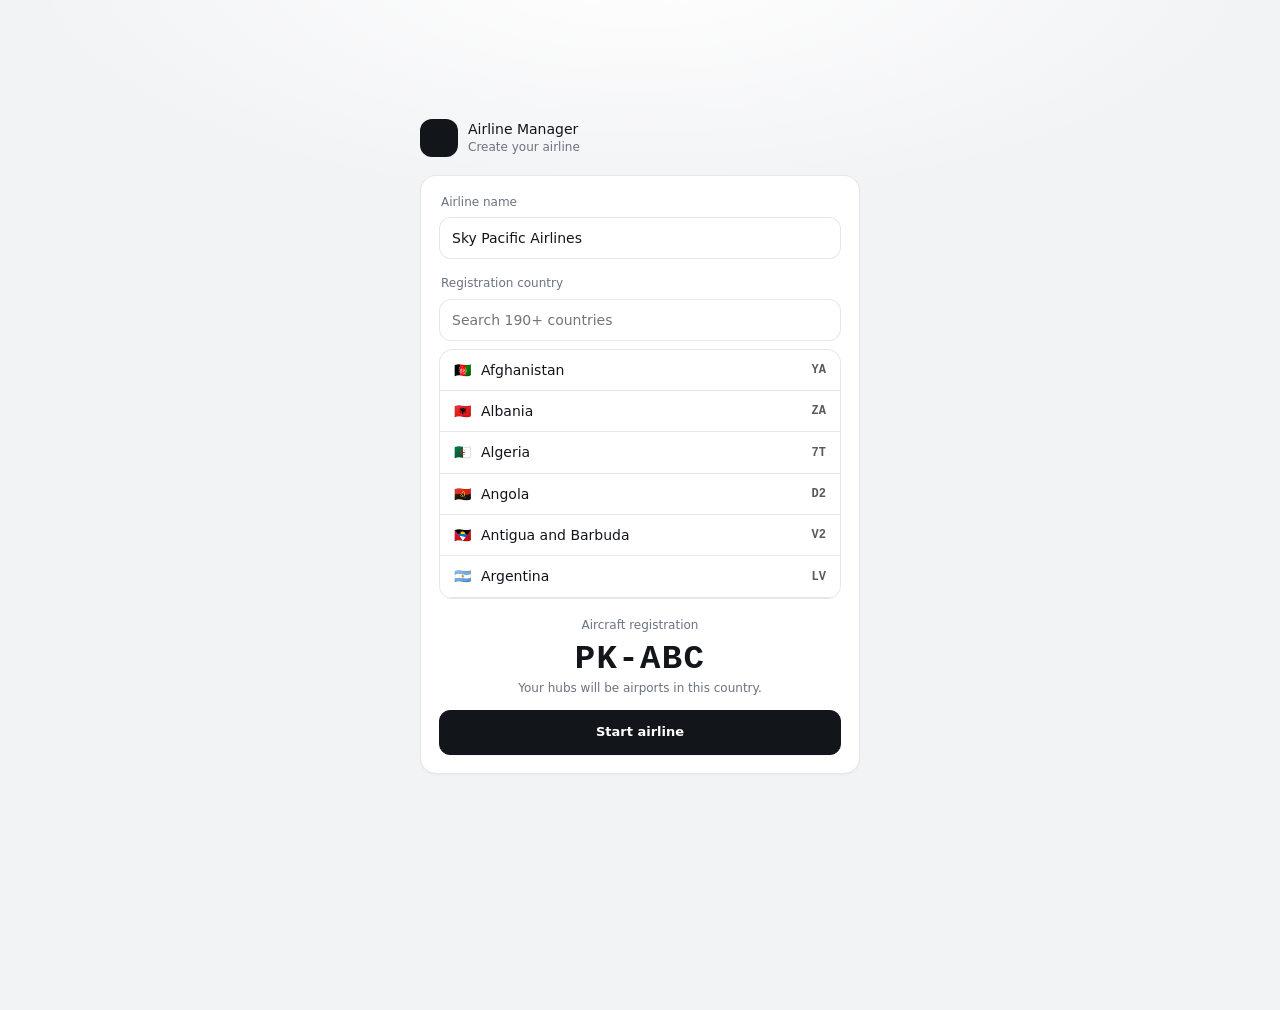
==== commit d4cc4ca5: "update" ====
--- a/game.html
+++ b/game.html
@@ -20,18 +20,18 @@
 // ==================== DATA (data/*.json) ====================
 let HUBS=[],COUNTRIES=[],AIRCRAFT=[],FAMILIES={},MAKERS={};
 const flag=iso=>String.fromCodePoint(...[...iso].map(c=>127397+c.charCodeAt(0)));
-const MAX_GATES=7,SELL_RATE=.6,SAVE_KEY='airline-manager-save-v4',WEEK=10080,STEP=30,TURN=60,TA_MIN=30,DAYS=['Mon','Tue','Wed','Thu','Fri','Sat','Sun'],PM={Y:1,W:1.6,C:3.2};
-const $=s=>document.querySelector(s),fmt=n=>'$'+Math.round(n).toLocaleString('en-US'),fmtN=n=>Math.round(n).toLocaleString('en-US');
+const MAX_GATES=7,SELL_RATE=.6,SAVE_KEY='airline-manager-save-v5',WEEK=10080,STEP=30,TURN=60,TA_MIN=30,DAYS=['Mon','Tue','Wed','Thu','Fri','Sat','Sun'],PM={Y:1,W:1.6,C:3.2};
+const $=s=>document.querySelector(s),fmt=n=>{const a=Math.abs(n),g=n<0?'-$':'$';return a>=1e9?g+(a/1e9).toFixed(2)+'B':a>=1e6?g+(a/1e6).toFixed(2)+'M':a>=1e4?g+Math.round(a/1e3)+'K':g+Math.round(a).toLocaleString('en-US')},fmtN=n=>Math.round(n).toLocaleString('en-US');
 const esc=s=>String(s).replace(/[&<>"]/g,c=>({'&':'&amp;','<':'&lt;','>':'&gt;','"':'&quot;'}[c]));
 const hub=id=>HUBS.find(h=>h.id===id),country=iso=>COUNTRIES.find(c=>c.iso===iso),model=id=>AIRCRAFT.find(a=>a.id===id);
 const plane=id=>S.planes.find(p=>p.id===id),route=id=>S.routes.find(r=>r.id===id);
 
 // ==================== STATE ====================
-const fresh=()=>({started:false,cash:1000000,vault:0,totalRevenue:0,airlineName:'Sky Pacific Airlines',homeCountry:'ID',history:{nw:[],rev:[]},hubs:{},gates:{},routes:[],nextRouteId:1,planes:[],nextPlaneId:1,regCounter:{},clock:540,pending:[],cfgs:{},seq:0});
+const fresh=()=>({started:false,cash:null,speed:4,vault:0,totalRevenue:0,airlineName:'Sky Pacific Airlines',homeCountry:'ID',history:{nw:[],rev:[]},hubs:{},gates:{},routes:[],nextRouteId:1,planes:[],nextPlaneId:1,regCounter:{},clock:540,pending:[],cfgs:{},seq:0});
 let S=fresh();
-const UI={tab:'home',owned:'routes',buy:'hubs',q:'',maker:null,openAc:'',openSort:'dem_desc',rotMode:'both',rotErr:'',drafts:{},buyQ:1,refit:null,open:{},openM:{},page:null,rangeHub:null,rangeKm:3000};
-function save(){if(!window.READY)return;try{localStorage.setItem(SAVE_KEY,JSON.stringify(S))}catch(e){}}
-function load(){try{const raw=localStorage.getItem(SAVE_KEY);if(!raw)return;S=Object.assign(fresh(),JSON.parse(raw));S.planes=S.planes.filter(p=>model(p.modelId));S.planes.forEach(p=>p.sched=p.sched||[])}catch(e){S=fresh()}}
+const UI={tab:'home',owned:'routes',buy:'hubs',q:'',maker:null,openAc:'',openSort:'dem_desc',rotMode:'both',rotErr:'',drafts:{},buyQ:1,refit:null,open:{},openM:{},page:null,rangeHub:null,rangeKm:3000,sel:false,picked:{}};
+function save(){if(!window.READY)return;S.savedAt=Date.now();try{localStorage.setItem(SAVE_KEY,JSON.stringify(S))}catch(e){}}
+function load(){try{const raw=localStorage.getItem(SAVE_KEY);if(!raw)return;S=Object.assign(fresh(),JSON.parse(raw));S.planes=S.planes.filter(p=>model(p.modelId));S.planes.forEach(p=>p.sched=p.sched||[]);S.routes.forEach(r=>{if(r.demand&&r.demand.L==null)r.demand=calcDemand(r,r.week||0)})}catch(e){S=fresh()}}
 function resetGame(){confirmDlg('New airline?','Your current progress will be deleted.','Start over',()=>{try{localStorage.removeItem(SAVE_KEY)}catch(e){}location.href='index.html'},true)}
 
 // ==================== HELPERS ====================
@@ -57,40 +57,45 @@
   const k=r.from+'>'+r.to,base=routeM(r.from,r.to,r.distance)/4.345;
   const f=(.75+.5*rnd(k))*(1+.15*Math.sin(2*Math.PI*(week/52+rnd(k+'p'))))*(1+(rnd(k+week)-.5)*.14);
   const T=Math.max(20,Math.round(base*f)),C=Math.round(T*(.03+.06*rnd(k+'c'))),W=Math.round(T*(.04+.04*rnd(k+'w')));
-  return{Y:T-C-W,W,C};
+  const cf=(.6+.8*rnd(k+'cg'))*(1+.18*Math.sin(2*Math.PI*(week/26+rnd(k+'q'))))*(1+(rnd(k+week+'g')-.5)*.2),CT=Math.max(2,Math.round(T*.032*cf)),L=Math.round(CT*(.5+.2*rnd(k+'l')));
+  return{Y:T-C-W,W,C,L,M:CT-L};
 }
 const sumD=d=>d.Y+d.W+d.C;
 function newWeek(r,w){r.week=w;r.demand=calcDemand(r,w)}
-const openCost=(from,to,d)=>Math.max(5000,Math.round((3000+routeM(from,to,d)/4.345*2.5)/1000)*1000);
+const openCost=(from,to,d)=>Math.max(250000,Math.round((150000+routeM(from,to,d)/4.345*125)/10000)*10000);
 
 // ---- aircraft / flights
 const clone=o=>JSON.parse(JSON.stringify(o));
-const KEYS=['F','C','W','Y'],CNAME={F:'First',C:'Business',W:'Premium eco.',Y:'Economy'},PMUL={Y:1,W:1.6,C:3.2,F:6},SC=.02;
+const cargoCap=m=>Math.max(1,Math.round(.012*Math.pow(m.seats,1.15)));
+function fixCfg(c,m){if(!c.L){const cc=cargoCap(m),l=Math.round(cc/2);c.L={n:l};c.M={n:cc-l}}return c}
+const KEYS=['F','C','W','Y'],CNAME={F:'First',C:'Business',W:'Premium eco.',Y:'Economy'},PMUL={Y:1,W:1.6,C:3.2,F:6},SC=1;
 // [name, price per seat, comfort rating, space factor (C/F)]
 const PROD={Y:[['Super Slim',2000,40],['Slim',2500,52],['Standard',3000,64],['Comfort',4000,70],['Luxury',5000,76]],W:[['Basic',7000,73],['Standard',7500,80],['Comfort',8000,87],['Luxury',8500,94]],C:[['European',6000,70,1.5],['Regional',8000,82,2],['Full Flat',20000,98,3.5],['Parallel Flat',22000,102,3.8],['Staggered',25000,104,4],['Reverse Herringbone',30000,107,4.2]],F:[['Regional',12000,100,4],['Solo Suite',40000,108,6],['Open Suite',40000,110,6.5]]};
 const SPACE={Y:p=>p.pt/30,W:p=>1.6*p.pt/36,C:p=>PROD.C[p.p][3],F:p=>PROD.F[p.p][3]};
 const rate=(k,p)=>{const b=PROD[k][p.p][2];return Math.max(0,Math.min(120,Math.round(k==='Y'?b+(p.pt-30)*3:k==='W'?b+(p.pt-36)*2.5:b)))};
 const seatsOf=c=>KEYS.reduce((n,k)=>n+c[k].n,0),usedSpace=c=>KEYS.reduce((n,k)=>n+c[k].n*SPACE[k](c[k]),0);
-const cfgCost=c=>Math.round(KEYS.reduce((n,k)=>n+c[k].n*PROD[k][c[k].p][1],0)*SC);
-const cfgStr=c=>KEYS.filter(k=>c[k].n).map(k=>k+c[k].n).join(' / ');
-function defaultCfg(m){const c={F:{n:0,p:0},C:{n:0,p:0},W:{n:0,p:0,pt:36},Y:{n:0,p:2,pt:30}};if(m.seats>80){c.C={n:Math.round(m.seats*.05),p:1};c.W={n:Math.round(m.seats*.06),p:0,pt:36}}c.Y.n=Math.floor(m.seats-usedSpace(c));return c}
+const cfgCost=c=>Math.round((KEYS.reduce((n,k)=>n+c[k].n*PROD[k][c[k].p][1],0)+(c.L?c.L.n*8000+c.M.n*12000:0))*SC);
+const cfgStr=c=>KEYS.filter(k=>c[k].n).map(k=>k+c[k].n).join(' / ')+(c.L&&c.L.n+c.M.n?` · ${c.L.n+c.M.n}t cargo`:'');
+function defaultCfg(m){const c={F:{n:0,p:0},C:{n:0,p:0},W:{n:0,p:0,pt:36},Y:{n:0,p:2,pt:30}};if(m.seats>80){c.C={n:Math.round(m.seats*.05),p:1};c.W={n:Math.round(m.seats*.06),p:0,pt:36}}c.Y.n=Math.floor(m.seats-usedSpace(c));const cc=cargoCap(m),l=Math.round(cc/2);c.L={n:l};c.M={n:cc-l};return c}
 function fitCfg(c,cap){for(const k of ['Y','W','C','F'])while(usedSpace(c)>cap+1e-6&&c[k].n>0)c[k].n--}
-const cfgOf=p=>p.cfg||(p.cfg=defaultCfg(model(p.modelId)));
-const FR={Y:1,W:1.79,C:3.93,F:7.5},taOf=s=>s.ta??TURN,pad=n=>String(n).padStart(2,'0');
-const defFares=d=>{const b=baseTicket(d);return{Y:b,W:Math.round(b*FR.W),C:Math.round(b*FR.C),F:Math.round(b*FR.F)}};
-const fareOf=r=>r.fares||(r.fares={...defFares(r.distance),...(r.ticket?{Y:r.ticket}:{})});
+const cfgOf=p=>fixCfg(p.cfg||(p.cfg=defaultCfg(model(p.modelId))),model(p.modelId));
+const FR={Y:1,W:1.79,C:3.93,F:7.5,L:8.5,M:4.5},taOf=s=>s.ta??TURN,pad=n=>String(n).padStart(2,'0');
+const defFares=d=>{const b=baseTicket(d);return{Y:b,W:Math.round(b*FR.W),C:Math.round(b*FR.C),F:Math.round(b*FR.F),L:Math.round(b*FR.L),M:Math.round(b*FR.M)}};
+const fareOf=r=>{if(!r.fares)r.fares={...defFares(r.distance),...(r.ticket?{Y:r.ticket}:{})};if(r.fares.L==null){const d=defFares(r.distance);r.fares.L=d.L;r.fares.M=d.M}return r.fares};
 const lfk=(r,k)=>Math.min(.98,.78*Math.pow(baseTicket(r.distance)*FR[k]/fareOf(r)[k],1.3));
 const lf=r=>lfk(r,'Y');
 const legCost=(m,r)=>Math.round(m.fuel*(2+8*r.distance/2000));
-const legCap=(m,r,cfg)=>{const c={};for(const k of ['Y','W','C','F'])c[k]=Math.round(cfg[k].n*Math.min(.98,lfk(r,k)*(.7+rate(k,cfg[k])/213)));return c};
+const legCap=(m,r,cfg)=>{const c={};for(const k of ['Y','W','C','F'])c[k]=Math.round(cfg[k].n*Math.min(.98,lfk(r,k)*(.7+rate(k,cfg[k])/213)));for(const k of ['L','M'])c[k]=cfg[k].n*Math.min(.98,lfk(r,k));return c};
 // Each rotation (oldest first) takes its weekly passengers out of the route demand, like subtraction.
 // Later rotations only get what is left, and earlier ones never lose passengers to them.
-function alloc(r){
+let ALCACHE=null;
+function alloc(r){if(ALCACHE&&ALCACHE.has(r.id))return ALCACHE.get(r.id);const res=allocCalc(r);if(ALCACHE)ALCACHE.set(r.id,res);return res}
+function allocCalc(r){
   const rem={...r.demand},out=new Map(),items=[],f=fareOf(r);
   S.planes.forEach(p=>p.sched.forEach(s=>{if(s.rid===r.id)items.push([p,s])}));
   items.sort((a,b)=>(a[1].seq||0)-(b[1].seq||0));
   for(const [p,s] of items){const m=model(p.modelId),cap=legCap(m,r,cfgOf(p)),legs=dayCount(s)*2,pax={};let rev=0;
-    for(const k of ['Y','W','C','F']){const pool=k==='F'?'C':k,w=Math.max(0,Math.min(legs*cap[k],Math.floor(rem[pool])));rem[pool]-=w;pax[k]=legs?w/legs:0;rev+=w*f[k]}
+    for(const k of ['Y','W','C','F','L','M']){const pool=k==='F'?'C':k,av=k==='L'||k==='M'?rem[pool]:Math.floor(rem[pool]),w=Math.max(0,Math.min(legs*cap[k],av));rem[pool]-=w;pax[k]=legs?w/legs:0;rev+=w*f[k]}
     out.set(s,{pax,rev,legs,cost:legs*legCost(m,r)})}
   return{out,rem};
 }
@@ -108,15 +113,26 @@
   return false;
 }
 
+// Starting capital: just enough for the cheapest hub in the home country, an A320-100 with default seats,
+// and the cheapest route + gate it can fly from that hub (plus 2%).
+function startCash(){
+  const m=model('a320-100'),base=m.price+cfgCost(defaultCfg(m));let best=Infinity;
+  HUBS.filter(h=>h.iso===S.homeCountry).forEach(h=>{let rt=Infinity;
+    HUBS.forEach(x=>{if(x.id===h.id)return;const d=dist(h.id,x.id);if(d<=m.range)rt=Math.min(rt,openCost(h.id,x.id,d)+x.gatePrice)});
+    best=Math.min(best,h.price+rt)});
+  return Math.ceil((base+best)*1.02/1e5)*1e5;
+}
+function cycleSpeed(){const L=[1,2,4,8,16];S.speed=L[(L.indexOf(S.speed)+1)%L.length]||4;head();save()}
 // ==================== SIMULATION ====================
-function depart(p,s,r,arr){const a=alloc(r).out.get(s);if(!a)return;S.pending.push({at:arr,rev:(a.legs?a.rev/a.legs:0)-legCost(model(p.modelId),r),pid:p.id})}
-function simulate(){
-  const t0=S.clock,t1=t0+STEP;S.clock=t1;
+function depart(p,s,r,arr,al){const a=(al||alloc(r)).out.get(s);if(!a)return;S.pending.push({at:arr,rev:(a.legs?a.rev/a.legs:0)-legCost(model(p.modelId),r),pid:p.id})}
+function simulate(step){
+  const t0=S.clock,t1=t0+(step||15*(S.speed||4));S.clock=t1;
   const w=Math.floor(t1/WEEK);S.routes.forEach(r=>{if(r.week<w)newWeek(r,w)});
+  const AC={},al=r=>AC[r.id]??=alloc(r);
   S.planes.forEach(p=>p.sched.forEach(s=>{
     const r=route(s.rid);if(!r)return;const f=fm(r.distance,model(p.modelId).speed);
     for(let D=Math.floor(t0/1440)-2;D<=Math.floor(t1/1440);D++){if(!s.days[((D%7)+7)%7])continue;
-      [0,f+taOf(s)].forEach(o=>{const dep=D*1440+s.dep+o;if(dep>t0&&dep<=t1)depart(p,s,r,dep+f)})}
+      [0,f+taOf(s)].forEach(o=>{const dep=D*1440+s.dep+o;if(dep>t0&&dep<=t1)depart(p,s,r,dep+f,al(r))})}
   }));
   S.pending=S.pending.filter(e=>{if(e.at<=t1){S.vault+=e.rev;S.totalRevenue+=e.rev;const p=plane(e.pid);if(p)p.totalEarned=(p.totalEarned||0)+e.rev;return false}return true});
 }
@@ -125,10 +141,11 @@
 const DD={};
 function dd(id,opts,val,on){DD[id]={val:String(val),on,opts};const cur=opts.find(o=>String(o[0])===String(val))||opts[0];
   return `<div class="dd" id="dd-${id}"><button type="button" class="ddb" onclick="ddToggle('${id}',event)"><span>${cur[1]}</span><i class="fi fi-rr-angle-small-down"></i></button><div class="ddl">${opts.map(o=>`<button type="button" data-v="${esc(o[0])}" class="${String(o[0])===String(val)?'on':''}" onclick="ddPick('${id}',this.dataset.v)">${o[1]}</button>`).join('')}</div></div>`}
+function kebab(id,items){return `<div class="dd" id="dd-kb${id}" data-w="170"><button type="button" class="kbtn" aria-label="More actions" onclick="ddToggle('kb${id}',event)">⋮</button><div class="ddl">${items.map(([l,fn,c])=>`<button type="button" class="${c||''}" onclick="ddClose();${fn}">${l}</button>`).join('')}</div></div>`}
 function ddClose(){document.querySelectorAll('.dd.open').forEach(x=>x.classList.remove('open'))}
 function ddToggle(id,e){e.stopPropagation();const el=document.getElementById('dd-'+id),open=!el.classList.contains('open');ddClose();if(!open)return;
-  const b=el.querySelector('.ddb').getBoundingClientRect(),l=el.querySelector('.ddl'),below=innerHeight-b.bottom-16,above=b.top-16,up=below<200&&above>below;
-  l.style.left=b.left+'px';l.style.width=b.width+'px';l.style.maxHeight=Math.min(280,up?above:below)+'px';
+  const b=el.querySelector('.ddb,.kbtn').getBoundingClientRect(),w=+el.dataset.w||b.width,l=el.querySelector('.ddl'),below=innerHeight-b.bottom-16,above=b.top-16,up=below<200&&above>below;
+  l.style.left=(el.dataset.w?Math.max(8,b.right-w):b.left)+'px';l.style.width=w+'px';l.style.maxHeight=Math.min(280,up?above:below)+'px';
   if(up){l.style.top='auto';l.style.bottom=(innerHeight-b.top+6)+'px'}else{l.style.bottom='auto';l.style.top=(b.bottom+6)+'px'}
   el.classList.add('open')}
 function ddPick(id,v){const d=DD[id],el=document.getElementById('dd-'+id);d.val=v;ddClose();
@@ -147,24 +164,25 @@
 function info(t,m){dlg(`<h3>${t}</h3><p>${m}</p><div class="acts"><button class="btn p" onclick="closeDlg()">OK</button></div>`)}
 
 // ==================== RENDER ====================
-const TABS=[['home','Home','fi-sr-home'],['fleet','Fleet','fi-sr-plane'],['owned','Airport','fi-sr-marker'],['buy','Buy','fi-sr-shopping-cart'],['vault','Vault','fi-sr-vault']];
+const TABS=[['home','Home','fi-sr-home'],['fleet','Fleet','fi-sr-plane'],['owned','Airport','fi-sr-marker'],['buy','Buy','fi-sr-shopping-cart'],['finance','Finances','fi-sr-vault']];
 const seg=(key,items)=>`<div class="seg">${items.map(([v,l])=>`<button class="${UI[key]===v?'on':''}" onclick="setUI('${key}','${v}')">${l}</button>`).join('')}</div>`;
 const empty=t=>`<div class="empty"><i class="fi fi-rr-plane"></i>${t}</div>`;
 const back=(extra='',_t,toBuy)=>`<div class="row" style="margin-bottom:12px"><button class="btn sm" onclick="${toBuy?(UI.page.mode==='refit'?'UI.page=null;render()':`setPage({t:'buy',mid:'${UI.page.mid}'})`):'setPage(null)'}">‹ Back</button>${extra}</div>`;
-function setUI(k,v){UI[k]=v;if(k==='buy'||k==='owned')UI.q='';render()}
-function go(t,k,v){UI.tab=t;UI.page=null;if(k)UI[k]=v;render()}
+function setUI(k,v){UI[k]=v;UI.sel=false;UI.picked={};if(k==='buy'||k==='owned')UI.q='';render()}
+function go(t,k,v){UI.tab=t;UI.page=null;UI.sel=false;UI.picked={};if(k)UI[k]=v;render()}
 function setPage(p){UI.page=p;render();scrollTo(0,0)}
 function head(){
   $('#hName').textContent=S.airlineName;$('#hCash').textContent=fmt(S.cash);
-  $('#hStats').innerHTML=[['fi-rr-clock',clockStr(S.clock)],['fi-rr-plane',S.planes.length],['fi-sr-marker',ownedHubs().length],['fi-rr-route',S.routes.length]].map(([i,n])=>`<span><i class="fi ${i}"></i>${n}</span>`).join('');
-}
-function render(){
+  $('#hStats').innerHTML=[['fi-rr-clock',clockStr(S.clock)],['fi-rr-plane',S.planes.length],['fi-sr-marker',ownedHubs().length],['fi-rr-route',S.routes.length]].map(([i,n])=>`<span><i class="fi ${i}"></i>${n}</span>`).join('')+`<span style="cursor:pointer" onclick="cycleSpeed()" role="button" aria-label="Game speed">⏩ ×${S.speed||4}</span>`;
+}
+function render(){ALCACHE=new Map();try{renderInner()}finally{ALCACHE=null}}
+function renderInner(){
   head();
   $('#nav').innerHTML=TABS.map(([t,l,ic])=>`<button class="${UI.tab===t?'on':''}" onclick="go('${t}')" aria-label="${l}"><i class="fi ${ic}"></i>${l}</button>`).join('');
   const pg=UI.page;if(pg&&((pg.t==='route'&&!route(pg.id))||(pg.t==='sched'&&!plane(pg.id))||(pg.t==='rot'&&!(plane(pg.pid)&&plane(pg.pid).sched[pg.i]))))UI.page=null;
   const v=$('#view');
   if(UI.page)v.innerHTML=({open:pageOpen,route:()=>pageRoute(UI.page.id),sched:()=>pageSched(UI.page.id),rot:pageRot,buy:pageBuy,cfg:pageCfg})[UI.page.t]();
-  else v.innerHTML={home:viewHome,fleet:viewFleet,owned:viewOwned,buy:viewBuy,vault:viewVault}[UI.tab]();
+  else v.innerHTML={home:viewHome,fleet:viewFleet,owned:viewOwned,buy:viewBuy,finance:viewFinance}[UI.tab]();
   save();
 }
 
@@ -176,11 +194,12 @@
   const pts=a=>a.map((v,i)=>`${(i/(a.length-1)*W).toFixed(1)},${(H-8-(v-lo)/((hi-lo)||1)*(H-16)).toFixed(1)}`).join(' ');
   return `<svg viewBox="0 0 ${W} ${H}" preserveAspectRatio="none" style="width:100%;height:180px;display:block;color:var(--accent)" role="img" aria-label="Net worth and revenue"><defs><linearGradient id="g" x1="0" y1="0" x2="0" y2="1"><stop offset="0" stop-color="currentColor" stop-opacity=".22"/><stop offset="1" stop-color="currentColor" stop-opacity="0"/></linearGradient></defs><polygon points="0,${H} ${pts(nw)} ${W},${H}" fill="url(#g)"/><polyline points="${pts(rv)}" fill="none" stroke="#7f8794" stroke-width="1.5" stroke-dasharray="4 3" vector-effect="non-scaling-stroke"/><polyline points="${pts(nw)}" fill="none" stroke="currentColor" stroke-width="2" vector-effect="non-scaling-stroke"/></svg><div class="row s" style="margin-top:8px"><span>${fmt(lo)}</span><span>${fmt(hi)}</span></div>`;
 }
+function destStats(){const m={};S.routes.forEach(r=>{const o=m[r.to]??={id:r.to,flights:0};o.flights+=legsWeek(r)/2});return Object.values(m).sort((a,b)=>b.flights-a.flights)}
 function viewHome(){
-  const nw=S.cash+S.vault,d=nw-(S.history.nw[0]??nw);
-  return `<div class="card hero"><div class="s">Net worth</div><div class="big num">${fmt(nw)}</div><div class="s ${d>=0?'good':'bad'}">${d>=0?'+':'−'}${fmt(Math.abs(d))} this session</div></div>
-  <div class="card"><div class="row" style="margin-bottom:10px"><b>Finances</b><span class="s">━ Net worth &nbsp;╌ Revenue</span></div>${chart()}</div>
-  <div style="display:grid;grid-template-columns:repeat(3,1fr);gap:8px"><div class="card"><div class="s">Cash</div><b class="num">${fmt(S.cash)}</b></div><div class="card"><div class="s">Vault</div><b class="num">${fmt(S.vault)}</b></div><div class="card"><div class="s">Revenue</div><b class="num">${fmt(S.totalRevenue)}</b></div></div>`;
+  const nw=S.cash+S.vault,d=nw-(S.history.nw[0]??nw),ds=destStats(),top=ds[0],th=top&&hub(top.id);
+  return `<div class="card"><div class="row" style="margin-bottom:12px"><div><div class="s">Net worth</div><b class="num" style="font-size:22px">${fmt(nw)}</b></div><span class="s ${d>=0?'good':'bad'}">${d>=0?'+':'−'}${fmt(Math.abs(d))} this session</span></div>${chart()}<div class="row s" style="margin-top:6px"><span>━ Net worth</span><span>╌ Revenue</span></div></div>
+  <div class="tiles" style="grid-template-columns:1fr 1fr;margin-top:0"><div><span class="s">Aircraft</span><b class="num" style="font-size:24px">${S.planes.length}</b></div><div><span class="s">Destinations</span><b class="num" style="font-size:24px">${ds.length}</b></div></div>
+  <h2>Most active destination</h2>${top&&top.flights?`<div class="card row"><div><div class="t">${hubName(th)}</div><div class="s">${esc(th.country)}</div></div><div style="text-align:right"><b class="num" style="font-size:20px">${top.flights}</b><div class="s">flights / week</div></div></div>`:empty('No flights yet. Open a route and assign an aircraft.')}`;
 }
 
 // ---- Fleet
@@ -192,13 +211,26 @@
   if(!S.planes.length)return empty('No aircraft yet. Buy your first plane in the Buy tab.');
   const by={};S.planes.forEach(p=>(by[model(p.modelId).family]??=[]).push(p));const fam={};
   Object.keys(by).forEach(k=>fam[k]={n:by[k].length,html:famGroup(k,FAMILIES[k]+' Family',`${by[k].length} aircraft · ${by[k].filter(p=>p.sched.length).length} scheduled`,UI.open[k],'toggleFam',by[k].map(planeCard).join(''))});
-  return byMaker(fam);
-}
+  return selBar('fleet',S.planes.length)+byMaker(fam);
+}
+function selBar(kind,total){
+  if(!UI.sel)return `<div class="row" style="margin-bottom:10px"><span class="s">${total} ${kind==='fleet'?'aircraft':'routes'}</span><button class="btn sm" onclick="selToggle()">Select</button></div>`;
+  const n=Object.keys(UI.picked).length;
+  return `<div class="card" style="padding:10px 12px"><div class="row"><b>${n} selected</b><div style="display:flex;gap:6px"><button class="btn sm" onclick="selAll('${kind}')">All</button><button class="btn sm" onclick="selToggle()">Done</button></div></div><div class="acts">${kind==='fleet'?`<button class="btn sm" onclick="refitMany()" ${n?'':'disabled'}>Re-config</button><button class="btn sm d" onclick="sellMany()" ${n?'':'disabled'}>Sell</button>`:`<button class="btn sm d" onclick="closeMany()" ${n?'':'disabled'}>Close routes</button>`}</div></div>`;
+}
+function selToggle(){UI.sel=!UI.sel;UI.picked={};render()}
+function selPick(id){if(UI.picked[id])delete UI.picked[id];else UI.picked[id]=1;render()}
+function selAll(kind){UI.picked={};(kind==='fleet'?S.planes:S.routes).forEach(x=>UI.picked[x.id]=1);render()}
+const pickedIds=()=>Object.keys(UI.picked).map(Number);
+function sellMany(){const ps=pickedIds().map(plane).filter(Boolean),v=ps.reduce((t,p)=>t+Math.round(model(p.modelId).price*SELL_RATE),0);
+  confirmDlg('Sell aircraft?',`Sell ${ps.length} aircraft for ${fmt(v)}? Their schedules will be removed.`,'Sell',()=>{S.planes=S.planes.filter(p=>!UI.picked[p.id]);S.cash+=v;UI.sel=false;UI.picked={};render()},true)}
+function refitMany(){const ps=pickedIds().map(plane).filter(Boolean);if(new Set(ps.map(p=>p.modelId)).size>1)return info('Different models','Select aircraft of the same model to re-config them together.');refitOpen(ps.map(p=>p.id))}
+function closeMany(){const ids=pickedIds();confirmDlg('Close routes?',`Close ${ids.length} route${ids.length>1?'s':''}? All schedules on them will be removed and their gates become free.`,'Close routes',()=>{S.routes=S.routes.filter(r=>!UI.picked[r.id]);S.planes.forEach(p=>p.sched=p.sched.filter(s=>route(s.rid)));UI.sel=false;UI.picked={};render()},true)}
 function planeCard(p){
-  const m=model(p.modelId),h=weekHours(p),c=cfgOf(p);
-  return `<div class="card"><div class="row"><div><span class="tag">${p.reg}</span> <span class="t">${m.name}</span> <span class="tag">${m.icao}</span><div class="s">${cfgStr(c)} · ${m.range} km · based ${hub(p.hubId).code}</div></div><span class="pill ${h?'on':''}">${h?Math.round(h)+'h/wk':'Idle'}</span></div>
-  ${h?`<div class="row s" style="margin-top:8px"><span>${p.sched.length} rotation${p.sched.length>1?'s':''}</span><span class="good">~${fmt(weekProfit(p))}/week</span></div>`:''}
-  <div class="acts"><button class="btn sm" onclick="setPage({t:'sched',id:${p.id}})">Schedule</button><button class="btn sm" onclick="refitOpen(${p.id})">Config</button><button class="btn sm d" onclick="sellPlane(${p.id})">Sell ${fmt(m.price*SELL_RATE)}</button></div></div>`;
+  const m=model(p.modelId),h=weekHours(p),c=cfgOf(p),on=!!UI.picked[p.id],wp=weekProfit(p);
+  const body=`<div class="row"><div><span class="tag">${p.reg}</span> <span class="t">${m.name}</span> <span class="tag">${m.icao}</span><div class="s">${cfgStr(c)} · ${fmtN(m.range)} km · based ${hub(p.hubId).code}</div></div><span class="pill ${h?'on':''}">${h?Math.round(h)+'h/wk':'Idle'}</span></div>${h?`<div class="row s" style="margin-top:8px"><span>${p.sched.length} rotation${p.sched.length>1?'s':''}</span><span class="${wp>=0?'good':'bad'}">~${fmt(wp)}/week</span></div>`:''}`;
+  if(UI.sel)return `<div class="card selc ${on?'on':''}" onclick="selPick(${p.id})"><div class="selrow"><span class="cb ${on?'on':''}"></span><div style="flex:1;min-width:0">${body}</div></div></div>`;
+  return `<div class="card"><div class="selrow"><div style="flex:1;min-width:0">${body}</div>${kebab('p'+p.id,[['Schedule',`setPage({t:'sched',id:${p.id}})`],['Re-config',`refitOpen([${p.id}])`],['Sell',`sellPlane(${p.id})`,'dn']])}</div></div>`;
 }
 function sellPlane(id){const p=plane(id),m=model(p.modelId),v=Math.round(m.price*SELL_RATE);confirmDlg('Sell aircraft?',`Sell ${p.reg} (${m.name}) for ${fmt(v)}? Its schedule will be removed.`,'Sell',()=>{S.planes=S.planes.filter(x=>x.id!==id);S.cash+=v;render()},true)}
 
@@ -209,7 +241,7 @@
 }
 function viewOwned(){
   const h0=seg('owned',[['routes','Routes'],['hubs','Hubs'],['gates','Gates']]);
-  if(UI.owned==='routes')return h0+`<button class="btn p" style="width:100%;margin-bottom:10px;padding:11px" onclick="openPage()">＋ Open route</button>`+(S.routes.length?S.routes.map(routeCard).join(''):empty('No routes yet. Open one from a hub.'));
+  if(UI.owned==='routes')return h0+`<button class="btn p" style="width:100%;margin-bottom:10px;padding:11px" onclick="openPage()">＋ Open route</button>`+(S.routes.length?selBar('routes',S.routes.length)+S.routes.map(routeCard).join(''):empty('No routes yet. Open one from a hub.'));
   if(UI.owned==='hubs')return h0+ownedHubs().map(id=>{const h=hub(id);return `<div class="card row"><div><div class="t">${hubName(h)}</div><div class="s">${h.country} · Demand ${dem(h)}</div></div><div class="s" style="text-align:right">${S.routes.filter(r=>r.from===id).length} routes<br>${S.planes.filter(p=>p.hubId===id).length} planes</div></div>`}).join('')+airportShop('hubs');
   const ids=Object.keys(S.gates).filter(id=>S.gates[id]>0);
   if(!ids.length)return h0+empty('No gates yet. You buy gates when you open a route.');
@@ -218,10 +250,11 @@
     return `<div class="card"><div class="row"><div class="t">${hubName(h)}</div><span class="pill">${rs.length}/${n} used</span></div><div style="margin-top:8px">${rows}</div></div>`}).join('');
 }
 function routeCard(r){
-  const f=hub(r.from),t=hub(r.to),a=sumD(alloc(r).rem),T=sumD(r.demand),L=legsWeek(r);
-  return `<div class="card" style="cursor:pointer" onclick="setPage({t:'route',id:${r.id}})"><div class="rl"><div><b>${f.code}</b><span>${esc(f.city)}</span></div><div class="ln"></div><div style="text-align:right"><b>${t.code}</b><span>${esc(t.city)}</span></div></div>
+  const f=hub(r.from),t=hub(r.to),a=sumD(alloc(r).rem),T=sumD(r.demand),L=legsWeek(r),on=!!UI.picked[r.id];
+  const body=`<div class="rl"><div><b>${f.code}</b><span>${esc(f.city)}</span></div><div class="ln"></div><div style="text-align:right"><b>${t.code}</b><span>${esc(t.city)}</span></div></div>
   <div class="row s" style="margin-top:10px"><span><span class="tag">${flightNos(r)[0]}</span> ${fmtN(r.distance)} km</span><span>${L/2} flights/week · ${S.planes.filter(p=>p.sched.some(s=>s.rid===r.id)).length} aircraft</span></div>
-  <div class="row s" style="margin-top:6px"><span>Demand left</span><span class="num">${fmtN(a)} / ${fmtN(T)}</span></div><div class="bar"><i style="width:${T?a/T*100:0}%"></i></div></div>`;
+  <div class="row s" style="margin-top:6px"><span>Passenger demand left</span><span class="num">${fmtN(a)} / ${fmtN(T)}</span></div><div class="bar"><i style="width:${T?a/T*100:0}%"></i></div>`;
+  return UI.sel?`<div class="card selc ${on?'on':''}" onclick="selPick(${r.id})"><div class="selrow"><span class="cb ${on?'on':''}"></span><div style="flex:1;min-width:0">${body}</div></div></div>`:`<div class="card" style="cursor:pointer" onclick="setPage({t:'route',id:${r.id}})">${body}</div>`;
 }
 
 // ---- Open route page
@@ -262,11 +295,11 @@
   };
 }
 // ---- Route page
-const fareBox=r=>{const f=fareOf(r);return `<div class="fg">${[['Y','Economy'],['W','Premium'],['C','Business'],['F','First']].map(([k,l])=>`<label><span class="s">${l}</span><input type="number" min="1" value="${f[k]}" onchange="setFare(${r.id},'${k}',this.value)" aria-label="${l} fare"><small class="s">load ~${Math.round(lfk(r,k)*100)}%</small></label>`).join('')}</div>`};
+const fareBox=r=>{const f=fareOf(r);return `<div class="fg">${[['Y','Economy'],['W','Premium'],['C','Business'],['F','First'],['L','Parcels $/t'],['M','Medium cargo $/t']].map(([k,l])=>`<label><span class="s">${l}</span><input type="number" min="1" value="${f[k]}" onchange="setFare(${r.id},'${k}',this.value)" aria-label="${l} fare"><small class="s">load ~${Math.round(lfk(r,k)*100)}%</small></label>`).join('')}</div>`};
 function setFare(id,k,v){const r=route(id);if(!r)return;if(k==='*')r.fares=defFares(r.distance);else{const b=baseTicket(r.distance)*FR[k];fareOf(r)[k]=Math.max(Math.round(b*.5),Math.min(Math.round(b*2.2),Math.round(+v)||Math.round(b)))}save();render()}
 function pageRoute(id){
   const r=route(id),f=hub(r.from),t=hub(r.to),[n1,n2]=flightNos(r),L=legsWeek(r),A=alloc(r).rem;
-  const bars=[['Y','Economy'],['W','Premium eco.'],['C','Business']].map(([k,l])=>`<div style="margin-top:10px"><div class="row"><span class="s">${l} · left</span><span class="num s"><b style="color:var(--ink)">${fmtN(A[k])}</b> / ${fmtN(r.demand[k])}</span></div><div class="bar"><i style="width:${r.demand[k]?A[k]/r.demand[k]*100:0}%"></i></div></div>`).join('');
+  const bars=[['Y','Economy'],['W','Premium eco.'],['C','Business'],['L','Light cargo (parcels)'],['M','Medium cargo']].map(([k,l])=>{const u=k==='L'||k==='M'?' t':'';return `<div style="margin-top:10px"><div class="row"><span class="s">${l} · left</span><span class="num s"><b style="color:var(--ink)">${fmtN(A[k])}${u}</b> / ${fmtN(r.demand[k])}${u}</span></div><div class="bar"><i style="width:${r.demand[k]?A[k]/r.demand[k]*100:0}%"></i></div></div>`}).join('');
   const ps=S.planes.filter(p=>p.sched.some(s=>s.rid===id));
   return back(`<b>${n1} / ${n2}</b>`)+`<div class="card"><div class="rl"><div><b>${f.code}</b><span>${esc(f.city)}</span></div><div class="ln"></div><div style="text-align:right"><b>${t.code}</b><span>${esc(t.city)}</span></div></div><div class="row s" style="margin-top:10px"><span>${fmtN(r.distance)} km · ${t.icao}</span><span>${L/2} flights/week</span></div></div>
   <div class="card"><div class="row"><b>Weekly demand</b><span class="s">wk ${r.week+1}</span></div>${bars}${capLine(r)}</div>
@@ -287,7 +320,7 @@
 // ---- Schedule
 const rotNos=(s,r)=>{const o=s.fn||flightNos(r)[0];return[o,/\d+$/.test(o)?o.replace(/\d+$/,x=>String(+x+1)):o+'B']};
 const dayTxt=s=>s.days.every(Boolean)?'Daily':DAYS.filter((d,k)=>s.days[k]).join(' ')||'No days';
-function bookedPct(p,s){const r=route(s.rid),a=alloc(r).out.get(s);return a?Math.round(Object.values(a.pax).reduce((x,y)=>x+y,0)/Math.max(1,seatsOf(cfgOf(p)))*100):0}
+function bookedPct(p,s){const r=route(s.rid),a=alloc(r).out.get(s);return a?Math.round(['Y','W','C','F'].reduce((x,k)=>x+a.pax[k],0)/Math.max(1,seatsOf(cfgOf(p)))*100):0}
 function addRot(p,rid,fill,dep0){
   const r=route(rid);if(!r||model(p.modelId).range<r.distance||p.hubId!==r.from)return false;let added=0;
   const tryAt=d=>{const s={rid,dep:d,days:[1,1,1,1,1,1,1].map(Boolean),seq:S.seq=(S.seq||0)+1};if(hasConflict(p,p.sched.concat([s])))return false;p.sched.push(s);added++;return true};
@@ -392,9 +425,10 @@
 function pageBuy(){
   const mid=UI.page.mid,m=model(mid),c=draft(mid),hubs=ownedHubs(),mk=Object.keys(MAKERS).find(k=>MAKERS[k].includes(m.family));
   const sum=KEYS.filter(k=>c[k].n).map(k=>`<div class="card row"><div><div class="s">${CNAME[k].toUpperCase()}</div><div class="t">${PROD[k][c[k].p][0]} <span class="s">· ${c[k].n} seats</span></div></div><span class="pill">${rate(k,c[k])}%</span></div>`).join('');
+  const cgRow=`<div class="card row"><div><div class="s">CARGO HOLD</div><div class="t">Light ${c.L.n} t · Medium ${c.M.n} t <span class="s">of ${cargoCap(m)} t</span></div></div></div>`;
   return back(`<span class="tag">${m.icao}</span>`)+`<div class="card hero"><div class="t" style="font-size:20px">${m.name}</div><div class="s">${mk} · ${FAMILIES[m.family]} Family</div><div class="tiles"><div><span class="s">Range</span><b class="num">${fmtN(m.range)} km</b></div><div><span class="s">Max seats</span><b class="num">${m.seats}</b></div><div><span class="s">Price</span><b class="num">${fmt(m.price)}</b></div></div></div>
   <div class="row" style="margin:18px 2px 8px"><b>Seat configuration</b><span class="s">${seatsOf(c)} seats${c.name?' · '+esc(c.name):''} · +${fmt(cfgCost(c))}</span></div>
-  <div class="acts" style="margin:0 0 10px"><button class="btn" onclick="loadDlg('${mid}')">Load config</button><button class="btn" onclick="setPage({t:'cfg',mid:'${mid}',mode:'buy'})">Edit config</button></div>${sum}
+  <div class="acts" style="margin:0 0 10px"><button class="btn" onclick="loadDlg('${mid}')">Load config</button><button class="btn" onclick="setPage({t:'cfg',mid:'${mid}',mode:'buy'})">Edit config</button></div>${sum}${cgRow}
   <h2>Delivery</h2>`+(hubs.length?`${dd('bh',hubs.map(i=>[i,`${hub(i).flag} ${esc(hub(i).city)} (${hub(i).code})`]),UI.buyHub||hubs[0],v=>{UI.buyHub=v})}
   <div class="row" style="margin:12px 0"><span class="s">Quantity</span><div class="step"><button class="btn sm" onclick="setQ(-1)">−</button><b id="bq">${UI.buyQ}</b><button class="btn sm" onclick="setQ(1)">+</button></div></div>
   <button class="btn p" id="bbtn" style="width:100%;padding:13px" onclick="doBuy('${mid}')">${buyBtn()}</button>`:`<div class="card row"><div class="s">You need a hub to base aircraft.</div><button class="btn sm p" onclick="go('owned','owned','hubs')">Buy hub</button></div>`);
@@ -407,16 +441,18 @@
   UI.tab='fleet';UI.page=null;render();
 }
 function pageCfg(){
-  const g=UI.page,m=model(g.mid),c=curCfg(),used=usedSpace(c),refit=g.mode==='refit';
+  const g=UI.page,m=model(g.mid),c=fixCfg(curCfg(),model(g.mid)),used=usedSpace(c),refit=g.mode==='refit',cc=cargoCap(m),mult=refit&&g.pids?g.pids.length:1;
+  const cargoCard=`<div class="card"><div class="row"><div><div class="s">CARGO HOLD</div><div class="t">Light ${c.L.n} t · Medium ${c.M.n} t <span class="s">of ${cc} t</span></div></div><span class="pill">${fmt((c.L.n*8000+c.M.n*12000)*SC)}</span></div>${[['L','Light cargo (parcels)'],['M','Medium cargo']].map(([k,l])=>`<div class="row" style="margin-top:10px"><span class="s">${l}</span><div class="step"><button class="btn sm" onclick="cfgCg('${k}',-5)">−5</button><button class="btn sm" onclick="cfgCg('${k}',-1)">−</button><b>${c[k].n} t</b><button class="btn sm" onclick="cfgCg('${k}',1)">+</button><button class="btn sm" onclick="cfgCg('${k}',5)">+5</button></div></div>`).join('')}</div>`;
   const cls=KEYS.map(k=>{const p=c[k],pr=PROD[k],lim=k==='Y'?[26,34]:[34,42];
     return `<div class="card"><div class="row"><div><div class="s">${CNAME[k].toUpperCase()}</div><div class="t">${pr[p.p][0]} <span class="s">· ${p.n} seats</span></div></div><span class="pill">${rate(k,p)}%</span></div>
     <div class="row" style="margin-top:10px"><span class="s">Seats</span><div class="step"><button class="btn sm" onclick="cfgN('${k}',-10)">−10</button><button class="btn sm" onclick="cfgN('${k}',-1)">−</button><b>${p.n}</b><button class="btn sm" onclick="cfgN('${k}',1)">+</button><button class="btn sm" onclick="cfgN('${k}',10)">+10</button></div></div>
     <div class="chips">${pr.map((x,i)=>`<button class="chip ${i===p.p?'on':''}" onclick="cfgProd('${k}',${i})">${x[0]}<small>${fmt(x[1]*SC)} / seat</small></button>`).join('')}</div>
     ${p.pt!=null&&k!=='F'&&k!=='C'?`<div class="row" style="margin-top:10px"><span class="s">Seat pitch</span><div class="step"><button class="btn sm" onclick="cfgPt('${k}',-1)" ${p.pt<=lim[0]?'disabled':''}>−</button><b>${p.pt} in</b><button class="btn sm" onclick="cfgPt('${k}',1)" ${p.pt>=lim[1]?'disabled':''}>+</button></div></div>`:''}</div>`}).join('');
-  return back(`<b>${m.name}</b>`,refit?{t:'sched'}:null,true)+`<div class="card"><div class="row"><div><div class="s">Seats</div><b class="num">${seatsOf(c)}</b></div><div style="text-align:center"><div class="s">Cabin space</div><b class="num">${Math.round(used)} / ${m.seats}</b></div><div style="text-align:right"><div class="s">${refit?'Refit cost':'Config cost'}</div><b class="num">${fmt(cfgCost(c))}</b></div></div><div class="bar"><i style="width:${Math.min(100,used/m.seats*100)}%"></i></div></div>${cls}
+  return back(`<b>${m.name}</b>`,refit?{t:'sched'}:null,true)+`<div class="card"><div class="row"><div><div class="s">Seats</div><b class="num">${seatsOf(c)}</b></div><div style="text-align:center"><div class="s">Cabin space</div><b class="num">${Math.round(used)} / ${m.seats}</b></div><div style="text-align:right"><div class="s">${refit?'Refit cost':'Config cost'}</div><b class="num">${fmt(cfgCost(c)*mult)}</b></div></div><div class="bar"><i style="width:${Math.min(100,used/m.seats*100)}%"></i></div></div>${cls}${cargoCard}
   <div class="acts"><button class="btn" onclick="saveDlg()">Save config</button><button class="btn" onclick="loadDlg('${g.mid}')">Load config</button></div>
-  <div class="acts">${refit?`<button class="btn p" onclick="applyRefit()">Apply · ${fmt(cfgCost(c))}</button>`:`<button class="btn p" onclick="setPage({t:'buy',mid:'${g.mid}'})">✓ Done</button>`}</div>`;
-}
+  <div class="acts">${refit?`<button class="btn p" onclick="applyRefit()">Apply · ${fmt(cfgCost(c)*mult)}</button>`:`<button class="btn p" onclick="setPage({t:'buy',mid:'${g.mid}'})">✓ Done</button>`}</div>`;
+}
+function cfgCg(k,d){const c=curCfg(),m=model(UI.page.mid),o=k==='L'?'M':'L';fixCfg(c,m);delete c.name;c[k].n=Math.max(0,Math.min(cargoCap(m)-c[o].n,c[k].n+d));render()}
 function cfgN(k,d){const c=curCfg(),cap=model(UI.page.mid).seats,st=Math.sign(d);delete c.name;
   for(let i=0;i<Math.abs(d);i++){const bak=clone(c);c[k].n+=st;if(c[k].n<0){c[k].n=0;break}
     if(k!=='Y'&&st>0)while(usedSpace(c)>cap+1e-6&&c.Y.n>0)c.Y.n--; // make room by trimming economy
@@ -432,10 +468,11 @@
   const L=S.cfgs[mid]||[];
   dlg(`<h3>Load config</h3><p style="margin-bottom:10px">${model(mid).name}</p>${L.length?L.map((e,i)=>`<div class="card"><div class="row"><div><div class="t">${esc(e.name)}</div><div class="s">${cfgStr(e.cfg)} · ${S.planes.filter(p=>p.modelId===mid&&p.cfg&&p.cfg.name===e.name).length} equipped</div></div><span class="pill">Y ${rate('Y',e.cfg.Y)}% · C ${rate('C',e.cfg.C)}%</span></div><div class="acts"><button class="btn sm p" onclick="pickCfg('${mid}',${i})">Select</button><button class="btn sm d" onclick="delCfg('${mid}',${i})">Delete</button></div></div>`).join(''):'<p>No saved configs yet. Edit a config and save it.</p>'}<div class="acts"><button class="btn" onclick="closeDlg()">Close</button></div>`);
 }
-function pickCfg(mid,i){const e=S.cfgs[mid][i];setCfg(Object.assign(clone(e.cfg),{name:e.name}));closeDlg();render()}
+function pickCfg(mid,i){const e=S.cfgs[mid][i];setCfg(fixCfg(Object.assign(clone(e.cfg),{name:e.name}),model(mid)));closeDlg();render()}
 function delCfg(mid,i){S.cfgs[mid].splice(i,1);loadDlg(mid)}
-function refitOpen(pid){const p=plane(pid);UI.refit=clone(cfgOf(p));setPage({t:'cfg',mid:p.modelId,mode:'refit',pid})}
-function applyRefit(){const p=plane(UI.page.pid),cost=cfgCost(UI.refit);if(S.cash<cost)return info('Insufficient funds',`You need ${fmt(cost-S.cash)} more.`);confirmDlg('Apply new config?',`${p.reg} will be refitted to ${cfgStr(UI.refit)} for ${fmt(cost)}.`,'Apply',()=>{S.cash-=cost;p.cfg=clone(UI.refit);UI.tab='fleet';UI.page=null;render()})}
+function refitOpen(pids){const ids=[].concat(pids),p=plane(ids[0]);UI.refit=clone(cfgOf(p));setPage({t:'cfg',mid:p.modelId,mode:'refit',pids:ids})}
+function applyRefit(){const ps=UI.page.pids.map(plane).filter(Boolean),cost=cfgCost(UI.refit)*ps.length;if(S.cash<cost)return info('Insufficient funds',`You need ${fmt(cost-S.cash)} more.`);
+  confirmDlg('Apply new config?',`${ps.length>1?ps.length+' aircraft':ps[0].reg} will be refitted to ${cfgStr(UI.refit)} for ${fmt(cost)}.`,'Apply',()=>{S.cash-=cost;ps.forEach(p=>p.cfg=clone(UI.refit));UI.tab='fleet';UI.page=null;UI.sel=false;UI.picked={};render()})}
 
 function buyList(){
   const q=UI.q.toLowerCase().trim(),v=UI.buy;
@@ -450,25 +487,53 @@
 function buyHub(id){const h=hub(id);if(S.hubs[id])return;if(S.cash<h.price)return info('Insufficient funds',`You need ${fmt(h.price-S.cash)} more.`);confirmDlg('Buy hub?',`Acquire ${h.flag} ${h.city} (${h.code} · ${h.icao}) for ${fmt(h.price)}?\nAircraft are based at your hubs and routes start from them.`,'Buy hub',()=>{S.cash-=h.price;S.hubs[id]=true;render()})}
 
 // ---- Vault
-function viewVault(){
-  return `<div class="card" style="text-align:center;padding:28px 16px"><div class="s">Uncollected earnings</div><div class="num" style="font-size:34px;font-weight:700;letter-spacing:-.03em;margin:4px 0 14px">${fmt(S.vault)}</div><button class="btn p" onclick="collect()" ${S.vault<=0?'disabled':''} style="width:100%;padding:11px">Collect ${fmt(S.vault)}</button></div>
-  <div class="s" style="line-height:1.6;margin:0 2px 8px">Each flight credits its profit to the vault when it lands. Collect it to spend it.</div>
+function weekTotals(){
+  let px=0,cg=0,cost=0;
+  S.routes.forEach(r=>{const f=fareOf(r);alloc(r).out.forEach(a=>{for(const k of ['Y','W','C','F'])px+=a.pax[k]*a.legs*f[k];for(const k of ['L','M'])cg+=a.pax[k]*a.legs*f[k];cost+=a.cost})});
+  return{px,cg,cost,rev:px+cg,profit:px+cg-cost};
+}
+function viewFinance(){
+  const t=weekTotals(),sp=S.speed||4,perHr=t.profit*(3600*30*sp/10080),perDay=perHr*24,tot=Math.max(1,t.rev);
+  return `<div class="card hero"><div class="s">Estimated profit · real time</div><div class="row" style="margin-top:10px;align-items:flex-end"><div><div class="s">per hour</div><div class="num ${perHr>=0?'':'bad'}" style="font-size:28px;font-weight:700;letter-spacing:-.03em">${fmt(perHr)}</div></div><div style="text-align:right"><div class="s">per day</div><div class="num ${perDay>=0?'':'bad'}" style="font-size:28px;font-weight:700;letter-spacing:-.03em">${fmt(perDay)}</div></div></div><div class="s" style="margin-top:10px">At ×${sp} speed with your current schedules · ${fmt(t.profit)} per game week · ${fmt(t.profit/7)} per game day</div></div>
+  <div class="card"><div class="row"><b>Weekly breakdown</b><span class="s">game week</span></div>
+   <div class="row" style="margin-top:12px"><span class="s">Passengers</span><b class="num">${fmt(t.px)}</b></div><div class="bar"><i style="width:${t.px/tot*100}%"></i></div>
+   <div class="row" style="margin-top:10px"><span class="s">Cargo</span><b class="num">${fmt(t.cg)}</b></div><div class="bar"><i style="width:${t.cg/tot*100}%"></i></div>
+   <div class="row" style="margin-top:10px"><span class="s">Operating cost</span><b class="num bad">−${fmt(t.cost)}</b></div><div class="bar"><i style="width:${Math.min(100,t.cost/tot*100)}%"></i></div></div>
+  <div class="card" style="text-align:center;padding:22px 16px"><div class="s">Vault · uncollected earnings</div><div class="num" style="font-size:30px;font-weight:700;letter-spacing:-.03em;margin:4px 0 12px">${fmt(S.vault)}</div><button class="btn p" onclick="collect()" ${S.vault<=0?'disabled':''} style="width:100%;padding:11px">Collect ${fmt(S.vault)}</button></div>
   <div style="display:grid;grid-template-columns:1fr 1fr;gap:8px"><div class="card"><div class="s">Total revenue</div><b class="num">${fmt(S.totalRevenue)}</b></div><div class="card"><div class="s">Cash</div><b class="num">${fmt(S.cash)}</b></div></div>
   <div style="text-align:center;margin-top:24px"><button class="btn sm d" onclick="resetGame()">New airline</button><div class="s" style="margin-top:6px">Progress is saved automatically in this browser.</div></div>`;
 }
 function collect(){if(S.vault<=0)return;S.cash+=S.vault;S.vault=0;render()}
 
 // ==================== LOOP ====================
-let tickN=0;
-setInterval(()=>{
+// The game is driven by real elapsed time, not by timer ticks, so it keeps up when the tab is hidden
+// (browsers throttle timers) and catches up after the page was closed (offline progress, capped).
+const CATCHUP_MS=6*3600e3;
+let lastTs=Date.now(),carry=0,tickN=0;
+function run(n,chunk){while(n>0){const st=Math.min(n,chunk);simulate(st);n-=st}}
+// Whole weeks are fast-forwarded with the same allocation maths (one step per week instead of one per flight).
+function fastWeek(){S.clock+=WEEK;const w=Math.floor(S.clock/WEEK),AC={},al=r=>AC[r.id]??=alloc(r);S.routes.forEach(r=>newWeek(r,w));
+  S.planes.forEach(p=>p.sched.forEach(s=>{const r=route(s.rid),a=r&&al(r).out.get(s);if(a){const v=a.rev-a.cost;p.totalEarned=(p.totalEarned||0)+v;S.vault+=v;S.totalRevenue+=v}}))}
+function advance(ms,chunk){
+  carry+=ms/1000*30*(S.speed||4);let left=Math.floor(carry);carry-=left;
+  if(left>=2*WEEK){const pre=S.clock%WEEK?WEEK-S.clock%WEEK:0;run(pre,chunk);left-=pre;const wk=Math.floor(left/WEEK);for(let i=0;i<wk;i++)fastWeek();left-=wk*WEEK}
+  run(left,chunk);
+}
+const fmtAway=ms=>{const m=Math.round(ms/60000);return m>=60?Math.floor(m/60)+' h '+(m%60)+' min':m+' min'};
+function tick(){
   if(!window.READY)return;
-  simulate();tickN++;
-  if(tickN%2===0){S.history.nw.push(S.cash+S.vault);S.history.rev.push(S.totalRevenue);if(S.history.nw.length>240){S.history.nw.shift();S.history.rev.shift()}}
+  const now=Date.now(),dt=Math.max(0,Math.min(now-lastTs,CATCHUP_MS));lastTs=now;
+  advance(dt,dt>3000?240:60);tickN++;
+  if(tickN%4===0||dt>3000){S.history.nw.push(S.cash+S.vault);S.history.rev.push(S.totalRevenue);if(S.history.nw.length>240){S.history.nw.shift();S.history.rev.shift()}}
+  if(document.hidden){if(tickN%40===0)save();return}
   head();
   const ae=document.activeElement,busy=$('#ov').classList.contains('show')||(ae&&/INPUT|SELECT/.test(ae.tagName))||(UI.page&&/^(open|buy|cfg|rot)$/.test(UI.page.t))||UI.tab==='buy'||document.querySelector('.dd.open');
-  if(!busy&&tickN%4===0)render();else if(tickN%10===0)save();
-},1000);
-window.addEventListener('beforeunload',save);
+  if(!busy&&(tickN%8===0||dt>3000))render();else if(tickN%20===0)save();
+}
+// A worker timer is not throttled like a hidden tab's setInterval, so the game keeps running in the background.
+try{const w=new Worker(URL.createObjectURL(new Blob(['setInterval(()=>postMessage(0),500)'],{type:'text/javascript'})));w.onmessage=tick}catch(e){setInterval(tick,500)}
+document.addEventListener('visibilitychange',()=>{if(document.hidden)save();else{tick();render()}});
+window.addEventListener('pagehide',save);window.addEventListener('beforeunload',save);
 
 // ==================== BOOT ====================
 async function boot(){
@@ -480,7 +545,13 @@
       .sort((p,q)=>p.country.localeCompare(q.country)||p.city.localeCompare(q.city));
   }catch(e){$('#view').innerHTML=empty('Could not load the data files.<br>Serve this folder over http, e.g. <b>python3 -m http.server</b>, then open game.html.');return}
   load();if(!S.started){location.replace('index.html');return}
-  window.READY=true;render();
+  if(S.cash==null)S.cash=startCash();
+  window.READY=true;
+  const away=S.savedAt?Date.now()-S.savedAt:0;let msg=null;
+  if(away>30000){const ms=Math.min(away,CATCHUP_MS),before=S.cash+S.vault;advance(ms,240);S.history.nw.push(S.cash+S.vault);S.history.rev.push(S.totalRevenue);
+    const g=S.cash+S.vault-before,gd=Math.floor(ms/1000*30*(S.speed||4)/1440);
+    msg=`You were away ${fmtAway(away)}${away>CATCHUP_MS?' (only the first '+fmtAway(CATCHUP_MS)+' are simulated)':''}.\n${gd} game days passed and your fleet kept flying: ${g>=0?'+':'−'}${fmt(Math.abs(g))}.`}
+  lastTs=Date.now();render();if(msg)info('Welcome back',msg);
 }
 boot();
 </script>
--- a/style.css
+++ b/style.css
@@ -165,3 +165,13 @@
 .ddl button{display:block;width:100%;text-align:left;border:0;background:none;color:var(--ink);font:inherit;font-size:13px;padding:10px 11px;border-radius:9px;cursor:pointer}
 .ddl button:hover{background:var(--soft)}
 .ddl button.on{background:var(--accent);color:var(--on)}
+/* selection, kebab menu */
+.cb{width:22px;height:22px;border-radius:7px;border:1.5px solid var(--mute);background:var(--panel);flex:none;display:grid;place-items:center;font-size:13px;font-weight:700;color:var(--on)}
+.cb.on{background:var(--accent);border-color:var(--accent)}
+.cb.on::after{content:"✓"}
+.selc{cursor:pointer}
+.selc.on{border-color:var(--accent);box-shadow:0 0 0 1px var(--accent)}
+.selrow{display:flex;gap:12px;align-items:flex-start}
+.kbtn{border:0;background:var(--soft);color:var(--ink);width:32px;height:32px;border-radius:10px;font-size:18px;line-height:1;cursor:pointer;flex:none}
+.kbtn:hover{background:var(--line)}
+.ddl button.dn{color:var(--bad)}
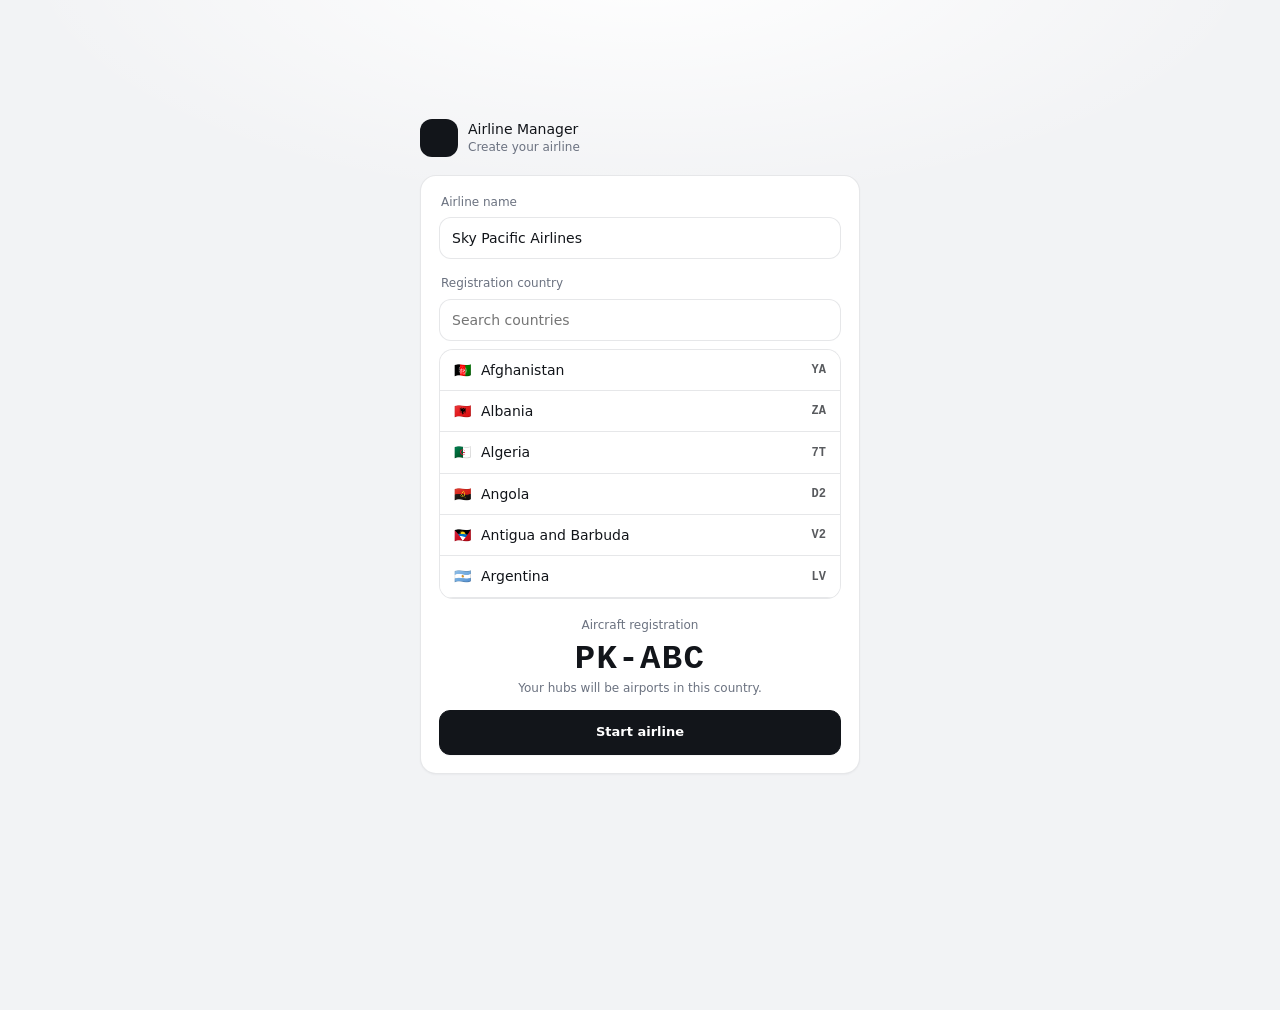
==== commit d0f724c2: "v0.0.2" ====
--- a/game.html
+++ b/game.html
@@ -20,14 +20,14 @@
 // ==================== DATA (data/*.json) ====================
 let HUBS=[],COUNTRIES=[],AIRCRAFT=[],FAMILIES={},MAKERS={};
 const flag=iso=>String.fromCodePoint(...[...iso].map(c=>127397+c.charCodeAt(0)));
-const MAX_GATES=7,SELL_RATE=.6,SAVE_KEY='airline-manager-save-v5',WEEK=10080,STEP=30,TURN=60,TA_MIN=30,DAYS=['Mon','Tue','Wed','Thu','Fri','Sat','Sun'],PM={Y:1,W:1.6,C:3.2};
-const $=s=>document.querySelector(s),fmt=n=>{const a=Math.abs(n),g=n<0?'-$':'$';return a>=1e9?g+(a/1e9).toFixed(2)+'B':a>=1e6?g+(a/1e6).toFixed(2)+'M':a>=1e4?g+Math.round(a/1e3)+'K':g+Math.round(a).toLocaleString('en-US')},fmtN=n=>Math.round(n).toLocaleString('en-US');
+const SELL_RATE=.6,SPEED=4,SAVE_KEY='airline-manager-save-v7',WEEK=10080,STEP=30,TURN=60,TA_MIN=30,DAYS=['Mon','Tue','Wed','Thu','Fri','Sat','Sun'],PM={Y:1,W:1.6,C:3.2};
+const $=s=>document.querySelector(s),fmt=n=>{const a=Math.abs(n),g=n<0?'-$':'$';return a>=1e9?g+(a/1e9).toFixed(2)+'B':a>=1e8?g+(a/1e6).toFixed(1)+'M':a>=1e6?g+(a/1e6).toFixed(2)+'M':a>=1e4?g+Math.round(a/1e3)+'K':g+Math.round(a).toLocaleString('en-US')},fmtN=n=>Math.round(n).toLocaleString('en-US');
 const esc=s=>String(s).replace(/[&<>"]/g,c=>({'&':'&amp;','<':'&lt;','>':'&gt;','"':'&quot;'}[c]));
 const hub=id=>HUBS.find(h=>h.id===id),country=iso=>COUNTRIES.find(c=>c.iso===iso),model=id=>AIRCRAFT.find(a=>a.id===id);
 const plane=id=>S.planes.find(p=>p.id===id),route=id=>S.routes.find(r=>r.id===id);
 
 // ==================== STATE ====================
-const fresh=()=>({started:false,cash:null,speed:4,vault:0,totalRevenue:0,airlineName:'Sky Pacific Airlines',homeCountry:'ID',history:{nw:[],rev:[]},hubs:{},gates:{},routes:[],nextRouteId:1,planes:[],nextPlaneId:1,regCounter:{},clock:540,pending:[],cfgs:{},seq:0});
+const fresh=()=>({started:false,cash:100000000,vault:0,totalRevenue:0,airlineName:'Sky Pacific Airlines',homeCountry:'ID',history:{nw:[],rev:[]},hubs:{},hubStat:{},routes:[],nextRouteId:1,planes:[],nextPlaneId:1,regCounter:{},clock:540,pending:[],cfgs:{},seq:0});
 let S=fresh();
 const UI={tab:'home',owned:'routes',buy:'hubs',q:'',maker:null,openAc:'',openSort:'dem_desc',rotMode:'both',rotErr:'',drafts:{},buyQ:1,refit:null,open:{},openM:{},page:null,rangeHub:null,rangeKm:3000,sel:false,picked:{}};
 function save(){if(!window.READY)return;S.savedAt=Date.now();try{localStorage.setItem(SAVE_KEY,JSON.stringify(S))}catch(e){}}
@@ -35,11 +35,11 @@
 function resetGame(){confirmDlg('New airline?','Your current progress will be deleted.','Start over',()=>{try{localStorage.removeItem(SAVE_KEY)}catch(e){}location.href='index.html'},true)}
 
 // ==================== HELPERS ====================
-const ownedHubs=()=>Object.keys(S.hubs),gateCount=id=>S.gates[id]||0,gateUsed=id=>S.routes.filter(r=>r.to===id).length;
-const totalGates=()=>Object.values(S.gates).reduce((a,b)=>a+b,0);
+const ownedHubs=()=>Object.keys(S.hubs);
+const CLS='ABCDEF',clsIdx=c=>CLS.indexOf(c),okCls=(m,r)=>clsIdx(hub(r.from).cls)>=clsIdx(m.cls)&&clsIdx(hub(r.to).cls)>=clsIdx(m.cls);
 const airlineCode=()=>(S.airlineName.replace(/[^A-Za-z]/g,'').slice(0,2).toUpperCase()||'AM');
 const flightNos=r=>[airlineCode()+(5249+2*r.id),airlineCode()+(5250+2*r.id)];
-const hubName=h=>`${h.flag} ${esc(h.city)} <span class="s">${h.code} · ${h.icao}</span>`;
+const hubName=h=>`${h.flag} ${esc(h.city)} <span class="s">${h.code} · ${h.icao}</span> <span class="tag">Code ${h.cls}</span>`;
 const dem=h=>`${h.demand.toFixed(1)} · ${fmtN(h.demand*1000)} pax`;
 function dist(a,b){const A=hub(a),B=hub(b),r=x=>x*Math.PI/180,dl=r(B.lat-A.lat),dn=r(B.lon-A.lon);const h=Math.sin(dl/2)**2+Math.cos(r(A.lat))*Math.cos(r(B.lat))*Math.sin(dn/2)**2;return Math.round(12742*Math.asin(Math.sqrt(h)))}
 function baseTicket(d){let b=d*.12;if(d>5000)b*=1.15;if(d>9000)b*=1.3;return Math.max(80,Math.round(b))}
@@ -48,7 +48,7 @@
 const hhmm=m=>{m=((m%1440)+1440)%1440;return String(Math.floor(m/60)).padStart(2,'0')+':'+String(m%60).padStart(2,'0')};
 const dur=m=>Math.floor(m/60)+':'+String(m%60).padStart(2,'0');
 const clockStr=t=>DAYS[Math.floor(t/1440)%7]+' '+hhmm(t);
-function newReg(){const c=country(S.homeCountry),n=(S.regCounter[S.homeCountry]||0)+1;S.regCounter[S.homeCountry]=n;if(c.prefix==='N')return 'N'+(100+n);const L='ABCDEFGHJKLMNPQRSTUVWXYZ';let s='',k=n;for(let i=0;i<3;i++){s=L[k%24]+s;k=Math.floor(k/24)}return c.prefix+'-'+s}
+function newReg(){const c=country(S.homeCountry),n=(S.regCounter[S.homeCountry]||0)+1;S.regCounter[S.homeCountry]=n;if(c.prefix==='N')return 'N'+(100+n);if(c.prefix==='CCCP')return 'CCCP-'+(65000+n);const L='ABCDEFGHJKLMNPQRSTUVWXYZ';let s='',k=n;for(let i=0;i<3;i++){s=L[k%24]+s;k=Math.floor(k/24)}return c.prefix+'-'+s}
 
 // ---- dynamic demand: differs per route and shifts every week
 const routeM=(a,b,d)=>Math.round(1000*Math.sqrt(hub(a).demand*hub(b).demand)/(1+d/8000));
@@ -105,7 +105,9 @@
 function capLine(r){const cap=S.planes.reduce((n,p)=>n+p.sched.filter(s=>s.rid===r.id).reduce((a,s)=>a+dayCount(s)*2*seatsOf(cfgOf(p)),0),0),T=sumD(r.demand),ratio=T?cap*.78/T:0,over=ratio>1.15;
   return `<div class="row s" style="margin-top:12px"><span>Capacity ${fmtN(cap)} seats/wk vs demand ${fmtN(T)}</span><span class="pill ${over||!cap?'':'on'}" style="${over?'background:rgba(212,55,44,.12);color:var(--bad)':''}">${!cap?'No flights':over?'Oversupplied':ratio<.5?'Room to grow':'Balanced'}</span></div>`}
 const weekHours=p=>p.sched.reduce((h,s)=>{const r=route(s.rid);return r?h+dayCount(s)*2*fm(r.distance,model(p.modelId).speed)/60:h},0);
-function estAdd(p,r){const s={rid:r.id,dep:0,days:[1,1,1,1,1,1,1].map(Boolean),seq:1e12};p.sched.push(s);const v=rotProfit(p,s);p.sched.pop();return v}
+function estAdd(p,r){const s={rid:r.id,dep:300,days:[0,0,0,0,0,0,0].map(Boolean),seq:1e12};
+  for(let D=0;D<7;D++){s.days[D]=true;if(hasConflict(p,p.sched.concat([s])))s.days[D]=false}
+  if(!s.days.some(Boolean))return 0;p.sched.push(s);const v=rotProfit(p,s);p.sched.pop();return v}
 function weekProfit(p){return p.sched.reduce((t,s)=>t+rotProfit(p,s),0)}
 function hasConflict(p,list){
   const ivs=[];list.forEach((x,i)=>{const r=route(x.rid);if(!r)return;const d=2*fm(r.distance,model(p.modelId).speed)+taOf(x)+30;x.days.forEach((on,D)=>{if(on)ivs.push([D*1440+x.dep,D*1440+x.dep+d,i])})});
@@ -113,26 +115,19 @@
   return false;
 }
 
-// Starting capital: just enough for the cheapest hub in the home country, an A320-100 with default seats,
-// and the cheapest route + gate it can fly from that hub (plus 2%).
-function startCash(){
-  const m=model('a320-100'),base=m.price+cfgCost(defaultCfg(m));let best=Infinity;
-  HUBS.filter(h=>h.iso===S.homeCountry).forEach(h=>{let rt=Infinity;
-    HUBS.forEach(x=>{if(x.id===h.id)return;const d=dist(h.id,x.id);if(d<=m.range)rt=Math.min(rt,openCost(h.id,x.id,d)+x.gatePrice)});
-    best=Math.min(best,h.price+rt)});
-  return Math.ceil((base+best)*1.02/1e5)*1e5;
-}
-function cycleSpeed(){const L=[1,2,4,8,16];S.speed=L[(L.indexOf(S.speed)+1)%L.length]||4;head();save()}
 // ==================== SIMULATION ====================
-function depart(p,s,r,arr,al){const a=(al||alloc(r)).out.get(s);if(!a)return;S.pending.push({at:arr,rev:(a.legs?a.rev/a.legs:0)-legCost(model(p.modelId),r),pid:p.id})}
+const paxSum=a=>a.pax.Y+a.pax.W+a.pax.C+a.pax.F;
+function addStat(id,o,i,c){const st=S.hubStat[id]??={out:0,in:0,cargo:0};st.out+=o;st.in+=i;st.cargo+=c}
+function depart(p,s,r,arr,al,di){const a=(al||alloc(r)).out.get(s);if(!a)return;S.pending.push({at:arr,rev:(a.legs?a.rev/a.legs:0)-legCost(model(p.modelId),r),pid:p.id});
+  const n=paxSum(a);addStat(r.from,di?0:n,di?n:0,a.pax.L+a.pax.M)}
 function simulate(step){
-  const t0=S.clock,t1=t0+(step||15*(S.speed||4));S.clock=t1;
+  const t0=S.clock,t1=t0+(step||15*SPEED);S.clock=t1;
   const w=Math.floor(t1/WEEK);S.routes.forEach(r=>{if(r.week<w)newWeek(r,w)});
   const AC={},al=r=>AC[r.id]??=alloc(r);
   S.planes.forEach(p=>p.sched.forEach(s=>{
     const r=route(s.rid);if(!r)return;const f=fm(r.distance,model(p.modelId).speed);
     for(let D=Math.floor(t0/1440)-2;D<=Math.floor(t1/1440);D++){if(!s.days[((D%7)+7)%7])continue;
-      [0,f+taOf(s)].forEach(o=>{const dep=D*1440+s.dep+o;if(dep>t0&&dep<=t1)depart(p,s,r,dep+f,al(r))})}
+      [0,f+taOf(s)].forEach((o,di)=>{const dep=D*1440+s.dep+o;if(dep>t0&&dep<=t1)depart(p,s,r,dep+f,al(r),di)})}
   }));
   S.pending=S.pending.filter(e=>{if(e.at<=t1){S.vault+=e.rev;S.totalRevenue+=e.rev;const p=plane(e.pid);if(p)p.totalEarned=(p.totalEarned||0)+e.rev;return false}return true});
 }
@@ -173,15 +168,15 @@
 function setPage(p){UI.page=p;render();scrollTo(0,0)}
 function head(){
   $('#hName').textContent=S.airlineName;$('#hCash').textContent=fmt(S.cash);
-  $('#hStats').innerHTML=[['fi-rr-clock',clockStr(S.clock)],['fi-rr-plane',S.planes.length],['fi-sr-marker',ownedHubs().length],['fi-rr-route',S.routes.length]].map(([i,n])=>`<span><i class="fi ${i}"></i>${n}</span>`).join('')+`<span style="cursor:pointer" onclick="cycleSpeed()" role="button" aria-label="Game speed">⏩ ×${S.speed||4}</span>`;
+  $('#hStats').innerHTML=[['fi-rr-clock',clockStr(S.clock)],['fi-rr-plane',S.planes.length],['fi-sr-marker',ownedHubs().length],['fi-rr-route',S.routes.length]].map(([i,n])=>`<span><i class="fi ${i}"></i>${n}</span>`).join('');
 }
 function render(){ALCACHE=new Map();try{renderInner()}finally{ALCACHE=null}}
 function renderInner(){
   head();
   $('#nav').innerHTML=TABS.map(([t,l,ic])=>`<button class="${UI.tab===t?'on':''}" onclick="go('${t}')" aria-label="${l}"><i class="fi ${ic}"></i>${l}</button>`).join('');
-  const pg=UI.page;if(pg&&((pg.t==='route'&&!route(pg.id))||(pg.t==='sched'&&!plane(pg.id))||(pg.t==='rot'&&!(plane(pg.pid)&&plane(pg.pid).sched[pg.i]))))UI.page=null;
+  const pg=UI.page;if(pg&&((pg.t==='route'&&!route(pg.id))||(pg.t==='sched'&&!plane(pg.id))||(pg.t==='rot'&&!(plane(pg.pid)&&plane(pg.pid).sched[pg.i]))||(pg.t==='hub'&&!S.hubs[pg.id])))UI.page=null;
   const v=$('#view');
-  if(UI.page)v.innerHTML=({open:pageOpen,route:()=>pageRoute(UI.page.id),sched:()=>pageSched(UI.page.id),rot:pageRot,buy:pageBuy,cfg:pageCfg})[UI.page.t]();
+  if(UI.page)v.innerHTML=({open:pageOpen,route:()=>pageRoute(UI.page.id),sched:()=>pageSched(UI.page.id),hub:()=>pageHub(UI.page.id),rot:pageRot,buy:pageBuy,cfg:pageCfg})[UI.page.t]();
   else v.innerHTML={home:viewHome,fleet:viewFleet,owned:viewOwned,buy:viewBuy,finance:viewFinance}[UI.tab]();
   save();
 }
@@ -225,29 +220,33 @@
 function sellMany(){const ps=pickedIds().map(plane).filter(Boolean),v=ps.reduce((t,p)=>t+Math.round(model(p.modelId).price*SELL_RATE),0);
   confirmDlg('Sell aircraft?',`Sell ${ps.length} aircraft for ${fmt(v)}? Their schedules will be removed.`,'Sell',()=>{S.planes=S.planes.filter(p=>!UI.picked[p.id]);S.cash+=v;UI.sel=false;UI.picked={};render()},true)}
 function refitMany(){const ps=pickedIds().map(plane).filter(Boolean);if(new Set(ps.map(p=>p.modelId)).size>1)return info('Different models','Select aircraft of the same model to re-config them together.');refitOpen(ps.map(p=>p.id))}
-function closeMany(){const ids=pickedIds();confirmDlg('Close routes?',`Close ${ids.length} route${ids.length>1?'s':''}? All schedules on them will be removed and their gates become free.`,'Close routes',()=>{S.routes=S.routes.filter(r=>!UI.picked[r.id]);S.planes.forEach(p=>p.sched=p.sched.filter(s=>route(s.rid)));UI.sel=false;UI.picked={};render()},true)}
+function closeMany(){const ids=pickedIds();confirmDlg('Close routes?',`Close ${ids.length} route${ids.length>1?'s':''}? All schedules on them will be removed.`,'Close routes',()=>{S.routes=S.routes.filter(r=>!UI.picked[r.id]);S.planes.forEach(p=>p.sched=p.sched.filter(s=>route(s.rid)));UI.sel=false;UI.picked={};render()},true)}
 function planeCard(p){
   const m=model(p.modelId),h=weekHours(p),c=cfgOf(p),on=!!UI.picked[p.id],wp=weekProfit(p);
-  const body=`<div class="row"><div><span class="tag">${p.reg}</span> <span class="t">${m.name}</span> <span class="tag">${m.icao}</span><div class="s">${cfgStr(c)} · ${fmtN(m.range)} km · based ${hub(p.hubId).code}</div></div><span class="pill ${h?'on':''}">${h?Math.round(h)+'h/wk':'Idle'}</span></div>${h?`<div class="row s" style="margin-top:8px"><span>${p.sched.length} rotation${p.sched.length>1?'s':''}</span><span class="${wp>=0?'good':'bad'}">~${fmt(wp)}/week</span></div>`:''}`;
+  const body=`<div class="row"><div><span class="tag">${p.reg}</span> <span class="t">${m.name}</span> <span class="tag">${m.icao}</span> <span class="tag">Code ${m.cls}</span><div class="s">${cfgStr(c)} · ${fmtN(m.range)} km · based ${hub(p.hubId).code}</div></div><span class="pill ${h?'on':''}">${h?Math.round(h)+'h/wk':'Idle'}</span></div>${h?`<div class="row s" style="margin-top:8px"><span>${p.sched.length} rotation${p.sched.length>1?'s':''}</span><span class="${wp>=0?'good':'bad'}">~${fmt(wp)}/week</span></div>`:''}`;
   if(UI.sel)return `<div class="card selc ${on?'on':''}" onclick="selPick(${p.id})"><div class="selrow"><span class="cb ${on?'on':''}"></span><div style="flex:1;min-width:0">${body}</div></div></div>`;
   return `<div class="card"><div class="selrow"><div style="flex:1;min-width:0">${body}</div>${kebab('p'+p.id,[['Schedule',`setPage({t:'sched',id:${p.id}})`],['Re-config',`refitOpen([${p.id}])`],['Sell',`sellPlane(${p.id})`,'dn']])}</div></div>`;
 }
 function sellPlane(id){const p=plane(id),m=model(p.modelId),v=Math.round(m.price*SELL_RATE);confirmDlg('Sell aircraft?',`Sell ${p.reg} (${m.name}) for ${fmt(v)}? Its schedule will be removed.`,'Sell',()=>{S.planes=S.planes.filter(x=>x.id!==id);S.cash+=v;render()},true)}
 
 // ---- Owned
-function airportShop(kind){
-  UI.buy=kind;setTimeout(()=>{const i=$('#bq2');if(i)i.oninput=e=>{UI.q=e.target.value;$('#bl').innerHTML=buyList()}});
-  return `<h2>${kind==='hubs'?'Buy a hub':'Buy gates'}</h2><input type="text" id="bq2" placeholder="Search airports or ICAO" value="${esc(UI.q)}" style="margin-bottom:12px"><div id="bl">${buyList()}</div>`;
+function airportShop(){
+  setTimeout(()=>{const i=$('#bq2');if(i)i.oninput=e=>{UI.q=e.target.value;$('#bl').innerHTML=buyList()}});
+  return `<h2>Buy a hub</h2><input type="text" id="bq2" placeholder="Search airports, ICAO or code" value="${esc(UI.q)}" style="margin-bottom:12px"><div id="bl">${buyList()}</div>`;
 }
 function viewOwned(){
-  const h0=seg('owned',[['routes','Routes'],['hubs','Hubs'],['gates','Gates']]);
-  if(UI.owned==='routes')return h0+`<button class="btn p" style="width:100%;margin-bottom:10px;padding:11px" onclick="openPage()">＋ Open route</button>`+(S.routes.length?selBar('routes',S.routes.length)+S.routes.map(routeCard).join(''):empty('No routes yet. Open one from a hub.'));
-  if(UI.owned==='hubs')return h0+ownedHubs().map(id=>{const h=hub(id);return `<div class="card row"><div><div class="t">${hubName(h)}</div><div class="s">${h.country} · Demand ${dem(h)}</div></div><div class="s" style="text-align:right">${S.routes.filter(r=>r.from===id).length} routes<br>${S.planes.filter(p=>p.hubId===id).length} planes</div></div>`}).join('')+airportShop('hubs');
-  const ids=Object.keys(S.gates).filter(id=>S.gates[id]>0);
-  if(!ids.length)return h0+empty('No gates yet. You buy gates when you open a route.');
-  return h0+ids.map(id=>{const h=hub(id),n=S.gates[id],rs=S.routes.filter(r=>r.to===id);let rows='';
-    for(let i=0;i<n;i++){const r=rs[i];rows+=r?`<div class="gate occ" style="cursor:pointer" onclick="setPage({t:'route',id:${r.id}})"><div><span class="gn">${i+1}</span><span class="tag">${flightNos(r)[0]}</span> <span class="s">${hub(r.from).code} ⇄ ${h.code}</span></div><i class="fi fi-rr-angle-small-down chev" style="transform:rotate(-90deg)"></i></div>`:`<div class="gate"><div><span class="gn">${i+1}</span><span class="s">Free</span></div></div>`}
-    return `<div class="card"><div class="row"><div class="t">${hubName(h)}</div><span class="pill">${rs.length}/${n} used</span></div><div style="margin-top:8px">${rows}</div></div>`}).join('');
+  const h0=seg('owned',[['routes','Routes'],['hubs','Hubs']]);
+  if(UI.owned!=='hubs')return h0+`<button class="btn p" style="width:100%;margin-bottom:10px;padding:11px" onclick="openPage()">＋ Open route</button>`+(S.routes.length?selBar('routes',S.routes.length)+S.routes.map(routeCard).join(''):empty('No routes yet. Open one from a hub.'));
+  return h0+ownedHubs().map(id=>{const h=hub(id),st=S.hubStat[id]||{out:0,in:0};
+    return `<div class="card" style="cursor:pointer" onclick="setPage({t:'hub',id:'${id}'})"><div class="row"><div><div class="t">${hubName(h)}</div><div class="s">${esc(h.country)} · Demand ${dem(h)}</div></div><i class="fi fi-rr-angle-small-down chev" style="transform:rotate(-90deg)"></i></div><div class="row s" style="margin-top:8px"><span>${S.routes.filter(r=>r.from===id).length} routes · ${S.planes.filter(p=>p.hubId===id).length} aircraft</span><span class="num">${fmtN(st.out+st.in)} passengers</span></div></div>`}).join('')+airportShop();
+}
+function pageHub(id){
+  const h=hub(id),st=S.hubStat[id]||{out:0,in:0,cargo:0},ps=S.planes.filter(p=>p.hubId===id),rs=S.routes.filter(r=>r.from===id),fl=rs.reduce((n,r)=>n+legsWeek(r)/2,0);
+  return back(`<span class="tag">Code ${h.cls}</span>`)+`<div class="card hero"><div class="t" style="font-size:20px">${h.flag} ${esc(h.city)}</div><div class="s">${h.code} · ${h.icao} · ${esc(h.country)} · Demand ${dem(h)}</div>
+   <div class="tiles"><div><span class="s">Passengers flown</span><b class="num">${fmtN(st.out+st.in)}</b></div><div><span class="s">Departed</span><b class="num">${fmtN(st.out)}</b></div><div><span class="s">Arrived</span><b class="num">${fmtN(st.in)}</b></div></div>
+   <div class="tiles" style="margin-top:8px"><div><span class="s">Cargo flown</span><b class="num">${fmtN(st.cargo)} t</b></div><div><span class="s">Routes</span><b class="num">${rs.length}</b></div><div><span class="s">Flights/week</span><b class="num">${fmtN(fl)}</b></div></div></div>
+  <h2>Aircraft based here</h2>${ps.length?ps.map(p=>{const m=model(p.modelId),hh=weekHours(p),wp=weekProfit(p);return `<div class="card row"><div><span class="tag">${p.reg}</span> <span class="t">${m.name}</span> <span class="tag">Code ${m.cls}</span><div class="s">${hh?Math.round(hh)+' h/week · ':'Idle · '}<span class="${wp>=0?'good':'bad'}">${fmt(wp)}/wk</span></div></div><button class="btn sm" onclick="setPage({t:'sched',id:${p.id}})">Schedule</button></div>`}).join(''):`<div class="s" style="margin:0 2px 8px">No aircraft based here. Buy one in the Buy tab.</div>`}
+  <h2>Routes from here</h2>${rs.length?rs.map(r=>{const t=hub(r.to);return `<div class="card row" style="cursor:pointer" onclick="setPage({t:'route',id:${r.id}})"><div><div class="t">${h.code} ⇄ ${t.code} <span class="s">${esc(t.city)}</span></div><div class="s">${fmtN(r.distance)} km · ${legsWeek(r)/2} flights/week</div></div><i class="fi fi-rr-angle-small-down chev" style="transform:rotate(-90deg)"></i></div>`}).join(''):`<div class="s" style="margin:0 2px 8px">No routes yet.</div>`}`;
 }
 function routeCard(r){
   const f=hub(r.from),t=hub(r.to),a=sumD(alloc(r).rem),T=sumD(r.demand),L=legsWeek(r),on=!!UI.picked[r.id];
@@ -263,9 +262,9 @@
 function refAc(){const p=UI.openAc?plane(+UI.openAc):null;return p&&p.hubId===UI.rangeHub?p:null}
 function openList(){
   const from=UI.rangeHub,ac=refAc(),m=ac?model(ac.modelId):null,km=m?m.range:UI.rangeKm,spd=m?m.speed:850,[k,dir]=UI.openSort.split('_'),key={dem:x=>x.w,dist:x=>x.d,rot:x=>x.rot};
-  const list=HUBS.filter(h=>h.id!==from&&!S.routes.some(r=>r.from===from&&r.to===h.id)).map(h=>{const d=dist(from,h.id);return{h,d,w:routeM(from,h.id,d)/4.345,rot:1440/(2*fm(d,spd)+TURN)}}).filter(x=>x.d<=km).sort((a,b)=>dir==='asc'?key[k](a)-key[k](b):key[k](b)-key[k](a));
-  const rows=list.slice(0,40).map(({h,d,w,rot})=>{const g=gateUsed(h.id)>=gateCount(h.id),c=openCost(from,h.id,d)+(g?h.gatePrice:0);
-    return `<div class="card row"><div><div class="t">${hubName(h)}</div><div class="s">${esc(h.country)} · ${fmtN(d)} km · ${rot.toFixed(1)} rot/day · ~${fmtN(w)} pax/wk</div></div><button class="btn sm p" onclick="confirmOpen('${from}','${h.id}')" ${S.cash<c?'disabled':''}>${fmt(c)}${g?'<span style="font-weight:400"> +gate</span>':''}</button></div>`}).join('');
+  const list=HUBS.filter(h=>h.id!==from&&!S.routes.some(r=>r.from===from&&r.to===h.id)).map(h=>{const d=dist(from,h.id);return{h,d,w:routeM(from,h.id,d)/4.345,rot:1440/(2*fm(d,spd)+TURN)}}).filter(x=>x.d<=km&&(!m||clsIdx(x.h.cls)>=clsIdx(m.cls))).sort((a,b)=>dir==='asc'?key[k](a)-key[k](b):key[k](b)-key[k](a));
+  const rows=list.slice(0,40).map(({h,d,w,rot})=>{const c=openCost(from,h.id,d);
+    return `<div class="card row"><div><div class="t">${hubName(h)}</div><div class="s">${esc(h.country)} · ${fmtN(d)} km · ${rot.toFixed(1)} rot/day · ~${fmtN(w)} pax/wk</div></div><button class="btn sm p" onclick="confirmOpen('${from}','${h.id}')" ${S.cash<c?'disabled':''}>${fmt(c)}</button></div>`}).join('');
   return `<div class="s" style="margin:0 2px 8px">${list.length} destinations${ac?' for '+ac.reg:''}${list.length>40?' · top 40 shown':''}</div>`+(rows||empty('No destinations match.'));
 }
 function pageOpen(){
@@ -277,22 +276,11 @@
 }
 function setRange(v,redraw){UI.rangeKm=+v;if(redraw)return render();$('#rk').textContent=fmtN(UI.rangeKm)+' km';$('#rl').innerHTML=openList()}
 function confirmOpen(from,to){
-  const f=hub(from),t=hub(to),d=dist(from,to),rc=openCost(from,to,d),free=gateCount(to)-gateUsed(to),min=free>0?0:1,max=MAX_GATES-gateCount(to);
-  if(max<min)return info('No gate available',`All ${MAX_GATES} gates at ${t.code} are used by other routes.`);
-  let q=min;
-  dlg(`<h3>Open route</h3><p style="margin-bottom:10px">${f.code} ⇄ ${t.code} · ${fmtN(d)} km</p>
-  <div class="row"><span class="s">Route fee</span><b class="num">${fmt(rc)}</b></div>
-  <div class="card" style="margin:12px 0"><div class="row"><div><div class="t">Gates at ${t.code}</div><div class="s">${gateCount(to)}/${MAX_GATES} owned · ${free} free · ${fmt(t.gatePrice)} each</div></div>${max>0?`<div class="step"><button class="btn sm" id="gm">−</button><b id="gq">${q}</b><button class="btn sm" id="gp">+</button></div>`:`<span class="pill">Max</span>`}</div>${min?'<div class="s" style="margin-top:8px">This route needs a gate, so at least 1 is required.</div>':'<div class="s" style="margin-top:8px">A free gate will be used. Buy more only if you plan extra routes.</div>'}</div>
-  <div class="row"><span class="s">Total</span><b class="num" id="ot"></b></div>
-  <div class="acts"><button class="btn" onclick="closeDlg()">Cancel</button><button class="btn p" id="ook">Open route</button></div>`);
-  const paint=()=>{if($('#gq'))$('#gq').textContent=q;$('#ot').textContent=fmt(rc+q*t.gatePrice)};
-  paint();
-  if(max>0){$('#gm').onclick=()=>{q=Math.max(min,q-1);paint()};$('#gp').onclick=()=>{q=Math.min(max,q+1);paint()}}
-  $('#ook').onclick=()=>{
-    const total=rc+q*t.gatePrice;if(S.cash<total){closeDlg();return info('Insufficient funds',`You need ${fmt(total-S.cash)} more.`)}
-    closeDlg();S.cash-=total;S.gates[to]=gateCount(to)+q;
-    const r={id:S.nextRouteId++,from,to,distance:d,fares:defFares(d)};newWeek(r,Math.floor(S.clock/WEEK));S.routes.push(r);setPage({t:'route',id:r.id});
-  };
+  const f=hub(from),t=hub(to),d=dist(from,to),rc=openCost(from,to,d);
+  if(S.cash<rc)return info('Insufficient funds',`You need ${fmt(rc-S.cash)} more.`);
+  confirmDlg('Open route?',`${f.code} ⇄ ${t.code} · ${fmtN(d)} km\nRoute fee ${fmt(rc)}`,'Open route',()=>{
+    S.cash-=rc;const r={id:S.nextRouteId++,from,to,distance:d,fares:defFares(d)};newWeek(r,Math.floor(S.clock/WEEK));S.routes.push(r);setPage({t:'route',id:r.id});
+  });
 }
 // ---- Route page
 const fareBox=r=>{const f=fareOf(r);return `<div class="fg">${[['Y','Economy'],['W','Premium'],['C','Business'],['F','First'],['L','Parcels $/t'],['M','Medium cargo $/t']].map(([k,l])=>`<label><span class="s">${l}</span><input type="number" min="1" value="${f[k]}" onchange="setFare(${r.id},'${k}',this.value)" aria-label="${l} fare"><small class="s">load ~${Math.round(lfk(r,k)*100)}%</small></label>`).join('')}</div>`};
@@ -307,13 +295,13 @@
   <h2>Aircraft</h2>${ps.map(p=>{const s=p.sched.filter(x=>x.rid===id);return `<div class="card row"><div><span class="tag">${p.reg}</span> <span class="t">${model(p.modelId).name}</span><div class="s">${s.reduce((a,x)=>a+dayCount(x)*2,0)} flights/week</div></div><button class="btn sm" onclick="setPage({t:'sched',id:${p.id}})">Schedule</button></div>`}).join('')||`<div class="s" style="margin:0 2px 8px">No aircraft assigned.</div>`}
   <div class="acts"><button class="btn p" onclick="assignDlg(${id})">Assign aircraft</button><button class="btn d" onclick="closeRoute(${id})">Close route</button></div>`;
 }
-function closeRoute(id){confirmDlg('Close route?','All schedules on this route will be removed. The gate becomes free.','Close route',()=>{S.routes=S.routes.filter(r=>r.id!==id);S.planes.forEach(p=>p.sched=p.sched.filter(s=>s.rid!==id));UI.page=null;render()},true)}
+function closeRoute(id){confirmDlg('Close route?','All schedules on this route will be removed.','Close route',()=>{S.routes=S.routes.filter(r=>r.id!==id);S.planes.forEach(p=>p.sched=p.sched.filter(s=>s.rid!==id));UI.page=null;render()},true)}
 function assignDlg(rid){
   const r=route(rid),ok=S.planes.filter(p=>p.hubId===r.from);
   if(!ok.length)return info('No aircraft','You have no aircraft based at '+hub(r.from).code+'.');
   dlg(`<h3>Assign aircraft</h3><p style="margin-bottom:10px">${hub(r.from).code} ⇄ ${hub(r.to).code} · ${fmtN(r.distance)} km</p><div id="pl"></div><div class="acts"><button class="btn" onclick="closeDlg()">Cancel</button></div>`);
-  ok.forEach(p=>{const m=model(p.modelId),inr=m.range>=r.distance,b=document.createElement('button');b.className='btn pick';b.disabled=!inr;
-    b.innerHTML=`<span class="tag">${p.reg}</span> ${m.name} <span class="tag">${m.icao}</span><div class="s" style="font-weight:400">${inr?`${Math.round(weekHours(p))}h/week used · ${dur(fm(r.distance,m.speed))} each way · est. ${(v=>`<b class="${v>=0?'good':'bad'}">${fmt(v)}/wk</b>`)(estAdd(p,r))}`:`Range ${fmtN(m.range)} km is too short`}</div>`;
+  ok.forEach(p=>{const m=model(p.modelId),inr=m.range>=r.distance,b=document.createElement('button');b.className='btn pick';const okc=okCls(m,r),bad=clsIdx(hub(r.to).cls)<clsIdx(m.cls)?r.to:r.from;b.disabled=!inr||!okc;
+    b.innerHTML=`<span class="tag">${p.reg}</span> ${m.name} <span class="tag">${m.icao}</span><div class="s" style="font-weight:400">${!okc?`Code ${m.cls} aircraft cannot use ${hub(bad).code} (Code ${hub(bad).cls})`:inr?`${Math.round(weekHours(p))}h/week used · ${dur(fm(r.distance,m.speed))} each way · est. ${(v=>`<b class="${v>=0?'good':'bad'}">${fmt(v)}/wk</b>`)(estAdd(p,r))}`:`Range ${fmtN(m.range)} km is too short`}</div>`;
     b.onclick=()=>{closeDlg();if(!addRot(p,rid,false))info('No free time','This aircraft has no free slot for another rotation.');else setPage({t:'rot',pid:p.id,i:p.sched.length-1})};$('#pl').appendChild(b)});
 }
 
@@ -322,15 +310,19 @@
 const dayTxt=s=>s.days.every(Boolean)?'Daily':DAYS.filter((d,k)=>s.days[k]).join(' ')||'No days';
 function bookedPct(p,s){const r=route(s.rid),a=alloc(r).out.get(s);return a?Math.round(['Y','W','C','F'].reduce((x,k)=>x+a.pax[k],0)/Math.max(1,seatsOf(cfgOf(p)))*100):0}
 function addRot(p,rid,fill,dep0){
-  const r=route(rid);if(!r||model(p.modelId).range<r.distance||p.hubId!==r.from)return false;let added=0;
-  const tryAt=d=>{const s={rid,dep:d,days:[1,1,1,1,1,1,1].map(Boolean),seq:S.seq=(S.seq||0)+1};if(hasConflict(p,p.sched.concat([s])))return false;p.sched.push(s);added++;return true};
+  const r=route(rid),m=model(p.modelId);if(!r||m.range<r.distance||p.hubId!==r.from||!okCls(m,r))return false;let added=0;
+  // A round trip longer than 24 h can't run every day, and a clash on some days isn't fatal either:
+  // the rotation simply takes the days that are free.
+  const tryAt=d=>{const s={rid,dep:d,days:[0,0,0,0,0,0,0].map(Boolean)};
+    for(let D=0;D<7;D++){s.days[D]=true;if(hasConflict(p,p.sched.concat([s])))s.days[D]=false}
+    if(!s.days.some(Boolean))return false;s.seq=S.seq=(S.seq||0)+1;p.sched.push(s);added++;return true};
   if(dep0!=null&&!fill)return tryAt(dep0);
-  const len=2*fm(r.distance,model(p.modelId).speed)+TURN;
-  for(let d=dep0!=null?dep0:300;d+len<=1440+240;d+=5){if(tryAt(d)){if(!fill)break;d+=len+55}}
+  const len=2*fm(r.distance,m.speed)+TURN,short=len<=1200;
+  for(let d=dep0!=null?dep0:300;short?d+len<=1440+240:d<1440;d+=5){if(tryAt(d)){if(!fill||!short)break;d+=len+55}}
   return added>0;
 }
 function addDlg(pid){
-  const p=plane(pid),m=model(p.modelId),rs=S.routes.filter(r=>r.from===p.hubId&&r.distance<=m.range);
+  const p=plane(pid),m=model(p.modelId),rs=S.routes.filter(r=>r.from===p.hubId&&r.distance<=m.range&&okCls(m,r));
   if(!rs.length)return info('No routes','Open a route from '+hub(p.hubId).code+' within '+fmtN(m.range)+' km first.');
   dlg(`<h3>Add rotation</h3><p style="margin-bottom:10px">Round trip from ${hub(p.hubId).code}. Set the time and turnaround in the editor.</p>${dd('ar',rs.map(r=>[r.id,`${flightNos(r)[0]} · ${hub(r.from).code} ⇄ ${hub(r.to).code} · ${fmtN(r.distance)} km`]),rs[0].id)}<div class="acts"><button class="btn" id="a1">Add one</button><button class="btn p" id="a2">Fill the day</button></div>`);
   $('#a1').onclick=()=>{const ok=addRot(p,+DD.ar.val,false);closeDlg();if(!ok)info('No free time','No free slot for another rotation.');else setPage({t:'rot',pid,i:p.sched.length-1})};
@@ -415,7 +407,7 @@
   setTimeout(()=>{const e=document.querySelector('.mt .on');if(e&&e.scrollIntoView)e.scrollIntoView({inline:'center',block:'nearest'})});
   const tabs=`<div class="mt">${mks.map(m=>`<button class="${m===UI.maker?'on':''}" onclick="setMaker('${m}')">${m}</button>`).join('')}</div>`;
   const by={};AIRCRAFT.filter(a=>MAKERS[UI.maker].includes(a.family)).forEach(a=>(by[a.family]??=[]).push(a));
-  return tabs+Object.keys(by).map(k=>famGroup(k,FAMILIES[k]+' Family',`${by[k].length} variant${by[k].length>1?'s':''}`,UI.openM[k],'toggleM',by[k].map(a=>`<div class="card" style="cursor:pointer" onclick="openBuy('${a.id}')"><div class="row"><div class="t">${a.name} <span class="tag">${a.icao}</span></div><i class="fi fi-rr-angle-small-down chev" style="transform:rotate(-90deg)"></i></div><div class="row s" style="margin-top:8px"><span>Range <b class="num" style="color:var(--ink)">${fmtN(a.range)} km</b></span><span>Max seats <b class="num" style="color:var(--ink)">${a.seats}</b></span><span>Price <b class="num" style="color:var(--ink)">${fmt(a.price)}</b></span></div></div>`).join(''))).join('');
+  return tabs+Object.keys(by).map(k=>famGroup(k,FAMILIES[k]+' Family',`${by[k].length} variant${by[k].length>1?'s':''}`,UI.openM[k],'toggleM',by[k].map(a=>`<div class="card" style="cursor:pointer" onclick="openBuy('${a.id}')"><div class="row"><div class="t">${a.name} <span class="tag">${a.icao}</span> <span class="tag">Code ${a.cls}</span></div><i class="fi fi-rr-angle-small-down chev" style="transform:rotate(-90deg)"></i></div><div class="row s" style="margin-top:8px"><span>Range <b class="num" style="color:var(--ink)">${fmtN(a.range)} km</b></span><span>Max seats <b class="num" style="color:var(--ink)">${a.seats}</b></span><span>Price <b class="num" style="color:var(--ink)">${fmt(a.price)}</b></span></div></div>`).join(''))).join('');
 }
 const draft=mid=>UI.drafts[mid]??=defaultCfg(model(mid));
 const curCfg=()=>UI.page.mode==='refit'?UI.refit:draft(UI.page.mid);
@@ -423,15 +415,15 @@
 const unitCost=mid=>model(mid).price+cfgCost(draft(mid));
 function buyBtn(){const mid=UI.page.mid,m=model(mid);return `Purchase ${UI.buyQ}× ${m.icao} · ${fmt(unitCost(mid)*UI.buyQ)}`}
 function pageBuy(){
-  const mid=UI.page.mid,m=model(mid),c=draft(mid),hubs=ownedHubs(),mk=Object.keys(MAKERS).find(k=>MAKERS[k].includes(m.family));
+  const mid=UI.page.mid,m=model(mid),c=draft(mid),hubs=ownedHubs().filter(i=>clsIdx(hub(i).cls)>=clsIdx(m.cls)),mk=Object.keys(MAKERS).find(k=>MAKERS[k].includes(m.family));
   const sum=KEYS.filter(k=>c[k].n).map(k=>`<div class="card row"><div><div class="s">${CNAME[k].toUpperCase()}</div><div class="t">${PROD[k][c[k].p][0]} <span class="s">· ${c[k].n} seats</span></div></div><span class="pill">${rate(k,c[k])}%</span></div>`).join('');
   const cgRow=`<div class="card row"><div><div class="s">CARGO HOLD</div><div class="t">Light ${c.L.n} t · Medium ${c.M.n} t <span class="s">of ${cargoCap(m)} t</span></div></div></div>`;
-  return back(`<span class="tag">${m.icao}</span>`)+`<div class="card hero"><div class="t" style="font-size:20px">${m.name}</div><div class="s">${mk} · ${FAMILIES[m.family]} Family</div><div class="tiles"><div><span class="s">Range</span><b class="num">${fmtN(m.range)} km</b></div><div><span class="s">Max seats</span><b class="num">${m.seats}</b></div><div><span class="s">Price</span><b class="num">${fmt(m.price)}</b></div></div></div>
+  return back(`<span class="tag">${m.icao}</span>`)+`<div class="card hero"><div class="t" style="font-size:20px">${m.name}</div><div class="s">${mk} · ${FAMILIES[m.family]} Family · Code ${m.cls}</div><div class="tiles"><div><span class="s">Range</span><b class="num">${fmtN(m.range)} km</b></div><div><span class="s">Max seats</span><b class="num">${m.seats}</b></div><div><span class="s">Price</span><b class="num">${fmt(m.price)}</b></div></div></div>
   <div class="row" style="margin:18px 2px 8px"><b>Seat configuration</b><span class="s">${seatsOf(c)} seats${c.name?' · '+esc(c.name):''} · +${fmt(cfgCost(c))}</span></div>
   <div class="acts" style="margin:0 0 10px"><button class="btn" onclick="loadDlg('${mid}')">Load config</button><button class="btn" onclick="setPage({t:'cfg',mid:'${mid}',mode:'buy'})">Edit config</button></div>${sum}${cgRow}
   <h2>Delivery</h2>`+(hubs.length?`${dd('bh',hubs.map(i=>[i,`${hub(i).flag} ${esc(hub(i).city)} (${hub(i).code})`]),UI.buyHub||hubs[0],v=>{UI.buyHub=v})}
   <div class="row" style="margin:12px 0"><span class="s">Quantity</span><div class="step"><button class="btn sm" onclick="setQ(-1)">−</button><b id="bq">${UI.buyQ}</b><button class="btn sm" onclick="setQ(1)">+</button></div></div>
-  <button class="btn p" id="bbtn" style="width:100%;padding:13px" onclick="doBuy('${mid}')">${buyBtn()}</button>`:`<div class="card row"><div class="s">You need a hub to base aircraft.</div><button class="btn sm p" onclick="go('owned','owned','hubs')">Buy hub</button></div>`);
+  <button class="btn p" id="bbtn" style="width:100%;padding:13px" onclick="doBuy('${mid}')">${buyBtn()}</button>`:`<div class="card row"><div class="s">${ownedHubs().length?`None of your hubs can base a Code ${m.cls} aircraft. Buy a hub with Code ${m.cls} or higher.`:'You need a hub to base aircraft.'}</div><button class="btn sm p" onclick="go('owned','owned','hubs')">Buy hub</button></div>`);
 }
 function setQ(d){const mid=UI.page.mid,max=Math.max(1,Math.min(50,Math.floor(S.cash/unitCost(mid))));UI.buyQ=Math.max(1,Math.min(max,UI.buyQ+d));$('#bq').textContent=UI.buyQ;$('#bbtn').textContent=buyBtn()}
 function doBuy(mid){
@@ -475,14 +467,10 @@
   confirmDlg('Apply new config?',`${ps.length>1?ps.length+' aircraft':ps[0].reg} will be refitted to ${cfgStr(UI.refit)} for ${fmt(cost)}.`,'Apply',()=>{S.cash-=cost;ps.forEach(p=>p.cfg=clone(UI.refit));UI.tab='fleet';UI.page=null;UI.sel=false;UI.picked={};render()})}
 
 function buyList(){
-  const q=UI.q.toLowerCase().trim(),v=UI.buy;
-  if(v==='gates'&&!ownedHubs().length)return empty('You need at least one hub before buying gates.');
-  const list=HUBS.filter(h=>(v!=='hubs'||h.iso===S.homeCountry)&&(!q||[h.city,h.country,h.code,h.icao].some(x=>x.toLowerCase().includes(q))));
+  const q=UI.q.toLowerCase().trim();
+  const list=HUBS.filter(h=>h.iso===S.homeCountry&&(!q||[h.city,h.country,h.code,h.icao,h.cls].some(x=>x.toLowerCase().includes(q)))).sort((a,b)=>b.demand-a.demand);
   if(!list.length)return empty('No airports match.');
-  return (v==='gates'?'<div class="s" style="margin:0 2px 10px">Gates can\'t be bought in a hub city unless you own two or more hubs.</div>':'')+list.map(h=>{
-    if(v==='hubs')return `<div class="card row"><div><div class="t">${hubName(h)}</div><div class="s">${h.country} · Demand ${dem(h)}</div></div>${S.hubs[h.id]?'<span class="pill on">Owned</span>':`<button class="btn sm p" onclick="buyHub('${h.id}')" ${S.cash<h.price?'disabled':''}>${fmt(h.price)}</button>`}</div>`;
-    const n=gateCount(h.id);if(S.hubs[h.id]&&ownedHubs().length<2)return `<div class="card row"><div><div class="t">${hubName(h)}</div><div class="s">Your hub city</div></div><span class="pill">Hub</span></div>`;
-    return `<div class="card row"><div><div class="t">${hubName(h)}</div><div class="s">${n}/${MAX_GATES} gates · ${fmt(h.gatePrice)} each · Demand ${dem(h)}</div></div>${n>=MAX_GATES?'<span class="pill">Max</span>':`<button class="btn sm p" onclick="buyGates('${h.id}')" ${S.cash<h.gatePrice?'disabled':''}>Buy</button>`}</div>`}).join('');
+  return list.map(h=>`<div class="card row"><div><div class="t">${hubName(h)}</div><div class="s">${esc(h.country)} · Demand ${dem(h)}</div></div>${S.hubs[h.id]?'<span class="pill on">Owned</span>':`<button class="btn sm p" onclick="buyHub('${h.id}')" ${S.cash<h.price?'disabled':''}>${fmt(h.price)}</button>`}</div>`).join('');
 }
 function buyHub(id){const h=hub(id);if(S.hubs[id])return;if(S.cash<h.price)return info('Insufficient funds',`You need ${fmt(h.price-S.cash)} more.`);confirmDlg('Buy hub?',`Acquire ${h.flag} ${h.city} (${h.code} · ${h.icao}) for ${fmt(h.price)}?\nAircraft are based at your hubs and routes start from them.`,'Buy hub',()=>{S.cash-=h.price;S.hubs[id]=true;render()})}
 
@@ -493,8 +481,8 @@
   return{px,cg,cost,rev:px+cg,profit:px+cg-cost};
 }
 function viewFinance(){
-  const t=weekTotals(),sp=S.speed||4,perHr=t.profit*(3600*30*sp/10080),perDay=perHr*24,tot=Math.max(1,t.rev);
-  return `<div class="card hero"><div class="s">Estimated profit · real time</div><div class="row" style="margin-top:10px;align-items:flex-end"><div><div class="s">per hour</div><div class="num ${perHr>=0?'':'bad'}" style="font-size:28px;font-weight:700;letter-spacing:-.03em">${fmt(perHr)}</div></div><div style="text-align:right"><div class="s">per day</div><div class="num ${perDay>=0?'':'bad'}" style="font-size:28px;font-weight:700;letter-spacing:-.03em">${fmt(perDay)}</div></div></div><div class="s" style="margin-top:10px">At ×${sp} speed with your current schedules · ${fmt(t.profit)} per game week · ${fmt(t.profit/7)} per game day</div></div>
+  const t=weekTotals(),sp=SPEED,perHr=t.profit*(3600*30*sp/10080),perDay=perHr*24,tot=Math.max(1,t.rev);
+  return `<div class="card hero"><div class="s">Estimated profit · real time</div><div class="row" style="margin-top:10px;align-items:flex-end"><div><div class="s">per hour</div><div class="num ${perHr>=0?'':'bad'}" style="font-size:28px;font-weight:700;letter-spacing:-.03em">${fmt(perHr)}</div></div><div style="text-align:right"><div class="s">per day</div><div class="num ${perDay>=0?'':'bad'}" style="font-size:28px;font-weight:700;letter-spacing:-.03em">${fmt(perDay)}</div></div></div><div class="s" style="margin-top:10px">With your current schedules · ${fmt(t.profit)} per game week · ${fmt(t.profit/7)} per game day</div></div>
   <div class="card"><div class="row"><b>Weekly breakdown</b><span class="s">game week</span></div>
    <div class="row" style="margin-top:12px"><span class="s">Passengers</span><b class="num">${fmt(t.px)}</b></div><div class="bar"><i style="width:${t.px/tot*100}%"></i></div>
    <div class="row" style="margin-top:10px"><span class="s">Cargo</span><b class="num">${fmt(t.cg)}</b></div><div class="bar"><i style="width:${t.cg/tot*100}%"></i></div>
@@ -513,9 +501,9 @@
 function run(n,chunk){while(n>0){const st=Math.min(n,chunk);simulate(st);n-=st}}
 // Whole weeks are fast-forwarded with the same allocation maths (one step per week instead of one per flight).
 function fastWeek(){S.clock+=WEEK;const w=Math.floor(S.clock/WEEK),AC={},al=r=>AC[r.id]??=alloc(r);S.routes.forEach(r=>newWeek(r,w));
-  S.planes.forEach(p=>p.sched.forEach(s=>{const r=route(s.rid),a=r&&al(r).out.get(s);if(a){const v=a.rev-a.cost;p.totalEarned=(p.totalEarned||0)+v;S.vault+=v;S.totalRevenue+=v}}))}
+  S.planes.forEach(p=>p.sched.forEach(s=>{const r=route(s.rid),a=r&&al(r).out.get(s);if(a){const v=a.rev-a.cost;p.totalEarned=(p.totalEarned||0)+v;S.vault+=v;S.totalRevenue+=v;addStat(r.from,paxSum(a)*a.legs/2,paxSum(a)*a.legs/2,(a.pax.L+a.pax.M)*a.legs)}}))}
 function advance(ms,chunk){
-  carry+=ms/1000*30*(S.speed||4);let left=Math.floor(carry);carry-=left;
+  carry+=ms/1000*30*SPEED;let left=Math.floor(carry);carry-=left;
   if(left>=2*WEEK){const pre=S.clock%WEEK?WEEK-S.clock%WEEK:0;run(pre,chunk);left-=pre;const wk=Math.floor(left/WEEK);for(let i=0;i<wk;i++)fastWeek();left-=wk*WEEK}
   run(left,chunk);
 }
@@ -540,16 +528,15 @@
   try{
     const get=n=>fetch('data/'+n+'.json').then(r=>{if(!r.ok)throw 0;return r.json()});
     const [c,a,ac]=await Promise.all([get('countries'),get('airports'),get('aircraft')]);
-    COUNTRIES=c;MAKERS=ac.makers;FAMILIES=ac.families;AIRCRAFT=ac.aircraft;
-    HUBS=a.map(x=>({id:x.code.toLowerCase(),code:x.code,icao:x.icao,demand:x.demand,city:x.city,iso:x.iso,lat:x.lat,lon:x.lon,price:x.hubPrice,gatePrice:x.gatePrice,flag:flag(x.iso),country:(c.find(k=>k.iso===x.iso)||{}).name}))
+    COUNTRIES=c;MAKERS=ac.makers;FAMILIES=ac.families;AIRCRAFT=ac.aircraft;AIRCRAFT.forEach(a=>{if(!a.cls)a.cls=a.seats<=80?'A':a.seats<=135?'B':a.seats<=260?'C':a.seats<=330?'D':a.seats<=400?'E':'F'});
+    HUBS=a.map(x=>({id:x.code.toLowerCase(),code:x.code,icao:x.icao,demand:x.demand,city:x.city,iso:x.iso,lat:x.lat,lon:x.lon,price:x.hubPrice,cls:x.cls||'C',flag:((c.find(k=>k.iso===x.iso)||{}).flag)||flag(x.iso),country:(c.find(k=>k.iso===x.iso)||{}).name}))
       .sort((p,q)=>p.country.localeCompare(q.country)||p.city.localeCompare(q.city));
   }catch(e){$('#view').innerHTML=empty('Could not load the data files.<br>Serve this folder over http, e.g. <b>python3 -m http.server</b>, then open game.html.');return}
   load();if(!S.started){location.replace('index.html');return}
-  if(S.cash==null)S.cash=startCash();
   window.READY=true;
   const away=S.savedAt?Date.now()-S.savedAt:0;let msg=null;
   if(away>30000){const ms=Math.min(away,CATCHUP_MS),before=S.cash+S.vault;advance(ms,240);S.history.nw.push(S.cash+S.vault);S.history.rev.push(S.totalRevenue);
-    const g=S.cash+S.vault-before,gd=Math.floor(ms/1000*30*(S.speed||4)/1440);
+    const g=S.cash+S.vault-before,gd=Math.floor(ms/1000*30*SPEED/1440);
     msg=`You were away ${fmtAway(away)}${away>CATCHUP_MS?' (only the first '+fmtAway(CATCHUP_MS)+' are simulated)':''}.\n${gd} game days passed and your fleet kept flying: ${g>=0?'+':'−'}${fmt(Math.abs(g))}.`}
   lastTs=Date.now();render();if(msg)info('Welcome back',msg);
 }
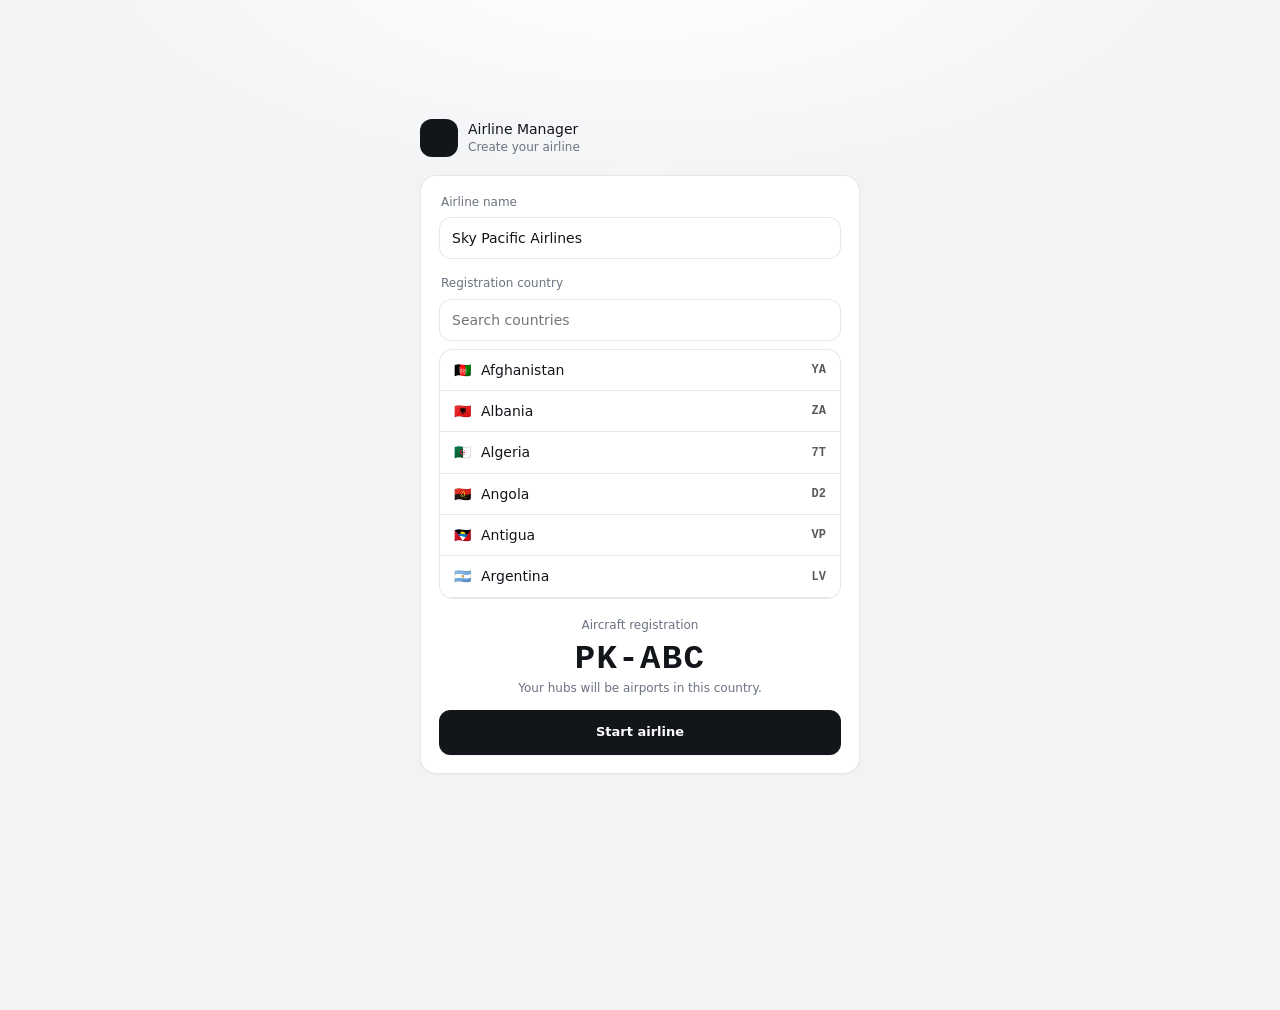
==== commit bda35a5c: "v0.0.2.1" ====
--- a/game.html
+++ b/game.html
@@ -6,6 +6,14 @@
 <title>Airline Manager</title>
 <link rel="stylesheet" href="https://cdn-uicons.flaticon.com/2.6.0/uicons-regular-rounded/css/uicons-regular-rounded.css">
 <link rel="stylesheet" href="https://cdn-uicons.flaticon.com/2.6.0/uicons-solid-rounded/css/uicons-solid-rounded.css">
+<script>
+/* Appearance settings (theme + style), shared by index.html and game.html */
+(function(){var K='airline-manager-settings',d=document.documentElement,m=matchMedia('(prefers-color-scheme: dark)'),D={theme:'auto',style:'liquid'};
+function get(){try{return Object.assign({},D,JSON.parse(localStorage.getItem(K)||'{}'))}catch(e){return Object.assign({},D)}}
+function apply(){var s=get();d.dataset.theme=s.theme==='auto'?(m.matches?'dark':'light'):s.theme;d.dataset.style=s.style==='minimal'?'minimal':'liquid'}
+window.AMS={get:get,set:function(k,v){var s=get();s[k]=v;try{localStorage.setItem(K,JSON.stringify(s))}catch(e){}apply()}};
+if(m.addEventListener)m.addEventListener('change',apply);apply()})();
+</script>
 <link rel="stylesheet" href="style.css">
 </head>
 <body>
@@ -134,15 +142,21 @@
 
 // ---- custom dropdown (replaces native <select>)
 const DD={};
-function dd(id,opts,val,on){DD[id]={val:String(val),on,opts};const cur=opts.find(o=>String(o[0])===String(val))||opts[0];
-  return `<div class="dd" id="dd-${id}"><button type="button" class="ddb" onclick="ddToggle('${id}',event)"><span>${cur[1]}</span><i class="fi fi-rr-angle-small-down"></i></button><div class="ddl">${opts.map(o=>`<button type="button" data-v="${esc(o[0])}" class="${String(o[0])===String(val)?'on':''}" onclick="ddPick('${id}',this.dataset.v)">${o[1]}</button>`).join('')}</div></div>`}
+function dd(id,opts,val,on,search){DD[id]={val:String(val),on,opts};const cur=opts.find(o=>String(o[0])===String(val))||opts[0];
+  const sr=search??opts.length>6;
+  return `<div class="dd" id="dd-${id}"><button type="button" class="ddb" onclick="ddToggle('${id}',event)"><span>${cur[1]}</span><i class="fi fi-rr-angle-small-down"></i></button><div class="ddl${sr?' hs':''}">${sr?`<div class="dds"><i class="fi fi-rr-search"></i><input type="text" placeholder="Search" autocomplete="off" aria-label="Search options" oninput="ddFilter('${id}',this.value)" onclick="event.stopPropagation()"></div>`:''}<div class="ddo">${opts.map(o=>`<button type="button" data-v="${esc(o[0])}" class="${String(o[0])===String(val)?'on':''}" onclick="ddPick('${id}',this.dataset.v)">${o[1]}</button>`).join('')}</div>${sr?'<div class="dde">No results</div>':''}</div></div>`}
+function ddFilter(id,q){const el=document.getElementById('dd-'+id);if(!el)return;q=q.toLowerCase().trim();let n=0;
+  el.querySelectorAll('.ddo button').forEach(b=>{const m=!q||b.textContent.toLowerCase().includes(q);b.style.display=m?'':'none';if(m)n++});
+  const e=el.querySelector('.dde');if(e)e.style.display=n?'none':'block'}
 function kebab(id,items){return `<div class="dd" id="dd-kb${id}" data-w="170"><button type="button" class="kbtn" aria-label="More actions" onclick="ddToggle('kb${id}',event)">⋮</button><div class="ddl">${items.map(([l,fn,c])=>`<button type="button" class="${c||''}" onclick="ddClose();${fn}">${l}</button>`).join('')}</div></div>`}
 function ddClose(){document.querySelectorAll('.dd.open').forEach(x=>x.classList.remove('open'))}
 function ddToggle(id,e){e.stopPropagation();const el=document.getElementById('dd-'+id),open=!el.classList.contains('open');ddClose();if(!open)return;
   const b=el.querySelector('.ddb,.kbtn').getBoundingClientRect(),w=+el.dataset.w||b.width,l=el.querySelector('.ddl'),below=innerHeight-b.bottom-16,above=b.top-16,up=below<200&&above>below;
-  l.style.left=(el.dataset.w?Math.max(8,b.right-w):b.left)+'px';l.style.width=w+'px';l.style.maxHeight=Math.min(280,up?above:below)+'px';
+  l.style.left=(el.dataset.w?Math.max(8,b.right-w):b.left)+'px';l.style.width=w+'px';l.style.maxHeight=Math.min(l.classList.contains('hs')?340:280,up?above:below)+'px';
   if(up){l.style.top='auto';l.style.bottom=(innerHeight-b.top+6)+'px'}else{l.style.bottom='auto';l.style.top=(b.bottom+6)+'px'}
-  el.classList.add('open')}
+  el.classList.add('open');
+  const inp=el.querySelector('.dds input');if(inp){inp.value='';ddFilter(id,'');if(matchMedia('(hover:hover)').matches)setTimeout(()=>inp.focus(),30)}
+  const cur=el.querySelector('.ddo button.on');if(cur&&cur.scrollIntoView)cur.scrollIntoView({block:'nearest'})}
 function ddPick(id,v){const d=DD[id],el=document.getElementById('dd-'+id);d.val=v;ddClose();
   el.querySelectorAll('.ddl button').forEach(b=>b.classList.toggle('on',b.dataset.v===v));
   el.querySelector('.ddb span').innerHTML=(d.opts.find(o=>String(o[0])===v)||d.opts[0])[1];if(d.on)d.on(v)}
@@ -151,7 +165,7 @@
 window.addEventListener('resize',ddClose);
 
 // ==================== DIALOGS ====================
-function dlg(h){$('#dlg').innerHTML=h;$('#ov').classList.add('show')}
+function dlg(h,cls){const d=$('#dlg');d.className='dlg'+(cls?' '+cls:'');d.innerHTML=h;decorate(d);$('#ov').classList.add('show')}
 function closeDlg(){$('#ov').classList.remove('show')}
 $('#ov').addEventListener('click',e=>{if(e.target.id==='ov')closeDlg()});
 document.addEventListener('keydown',e=>{if(e.key==='Escape')closeDlg()});
@@ -159,7 +173,7 @@
 function info(t,m){dlg(`<h3>${t}</h3><p>${m}</p><div class="acts"><button class="btn p" onclick="closeDlg()">OK</button></div>`)}
 
 // ==================== RENDER ====================
-const TABS=[['home','Home','fi-sr-home'],['fleet','Fleet','fi-sr-plane'],['owned','Airport','fi-sr-marker'],['buy','Buy','fi-sr-shopping-cart'],['finance','Finances','fi-sr-vault']];
+const TABS=[['home','Home','fi-sr-home'],['fleet','Fleet','fi-sr-plane'],['owned','Airport','fi-sr-marker'],['buy','Buy','fi-sr-shopping-cart'],['finance','Finances','fi-sr-vault'],['more','More','fi-sr-menu-dots']];
 const seg=(key,items)=>`<div class="seg">${items.map(([v,l])=>`<button class="${UI[key]===v?'on':''}" onclick="setUI('${key}','${v}')">${l}</button>`).join('')}</div>`;
 const empty=t=>`<div class="empty"><i class="fi fi-rr-plane"></i>${t}</div>`;
 const back=(extra='',_t,toBuy)=>`<div class="row" style="margin-bottom:12px"><button class="btn sm" onclick="${toBuy?(UI.page.mode==='refit'?'UI.page=null;render()':`setPage({t:'buy',mid:'${UI.page.mid}'})`):'setPage(null)'}">‹ Back</button>${extra}</div>`;
@@ -170,15 +184,54 @@
   $('#hName').textContent=S.airlineName;$('#hCash').textContent=fmt(S.cash);
   $('#hStats').innerHTML=[['fi-rr-clock',clockStr(S.clock)],['fi-rr-plane',S.planes.length],['fi-sr-marker',ownedHubs().length],['fi-rr-route',S.routes.length]].map(([i,n])=>`<span><i class="fi ${i}"></i>${n}</span>`).join('');
 }
+// ---- pagination (max 10 per page): « ‹ 1 / n › »
+const PG={},PER=10;
+function pgInfo(k,n){const pages=Math.max(1,Math.ceil(n/PER)),p=Math.min(Math.max(PG[k]||1,1),pages);PG[k]=p;return{p,pages}}
+function pageOf(k,arr,fn){if(!arr.length)return '';const{p,pages}=pgInfo(k,arr.length),a=arr.slice((p-1)*PER,p*PER).map(x=>fn(x)).join('');
+  const b=(l,t,dis,aria)=>`<button class="btn sm" onclick="pgSet('${k}',${t})" ${dis?'disabled':''} aria-label="${aria}">${l}</button>`;
+  return `<div class="pgs" id="pgs-${k}"></div>`+a+(pages>1?`<div class="pager">${b('«',1,p===1,'First page')}${b('‹',p-1,p===1,'Previous page')}<span class="pn">${p}<small> / ${pages}</small></span>${b('›',p+1,p===pages,'Next page')}${b('»',pages,p===pages,'Last page')}</div>`:'')}
+function pgSet(k,v){PG[k]=v;render();const a=document.getElementById('pgs-'+k);if(a&&a.scrollIntoView)a.scrollIntoView({behavior:'smooth',block:'start'})}
+
+// ---- icons: add Flaticon icons to buttons, headings and labels
+const IC_BTN=[[/^Back$/,'fi-rr-angle-small-left'],[/^Open route$/,'fi-rr-route'],[/^Add rotation$/,'fi-rr-plus'],[/^Add one$/,'fi-rr-plus'],[/^Fill the day$/,'fi-rr-calendar'],[/^Schedule$/,'fi-rr-calendar'],[/^(Select|Done|OK|Apply)$/,'fi-rr-check'],[/^Re-config$/,'fi-rr-settings'],[/^Sell/,'fi-rr-coins'],[/^Collect/,'fi-rr-coins'],[/^Close routes?$/,'fi-rr-cross-small'],[/^Cancel$/,'fi-rr-cross-small'],[/^Purchase/,'fi-rr-shopping-cart'],[/^(New airline|Start over)$/,'fi-rr-refresh'],[/^Buy hub$/,'fi-sr-marker']];
+const IC_HEAD={'Aircraft based here':'fi-sr-plane','Routes from here':'fi-rr-route','Buy a hub':'fi-sr-marker','Most active destination':'fi-sr-marker','Appearance':'fi-rr-palette','Airline':'fi-sr-plane-departure','Add rotation':'fi-rr-calendar','Insufficient funds':'fi-rr-coins','Welcome back':'fi-sr-plane-departure','Sort by':'fi-rr-sort-alt','Aircraft reference':'fi-rr-plane','Open route':'fi-rr-route'};
+function decorate(root){if(!root)return;
+  root.querySelectorAll('button.btn,.dd[id^="dd-kb"] .ddl button').forEach(b=>{if(b.querySelector('.bi'))return;const t=b.textContent.replace(/^[‹＋+]\s*/,'').trim(),m=IC_BTN.find(([r])=>r.test(t));
+    if(m)b.innerHTML='<i class="fi '+m[1]+' bi"></i>'+b.innerHTML.replace(/^[‹＋+]\s*/,'')});
+  root.querySelectorAll('h2,h3,.s').forEach(e=>{if(e.children.length)return;const ic=IC_HEAD[e.textContent.trim()];if(ic)e.innerHTML='<i class="fi '+ic+' bi"></i>'+e.innerHTML})}
+
+let LASTSIG=null;const SEGPREV={};
 function render(){ALCACHE=new Map();try{renderInner()}finally{ALCACHE=null}}
 function renderInner(){
   head();
   $('#nav').innerHTML=TABS.map(([t,l,ic])=>`<button class="${UI.tab===t?'on':''}" onclick="go('${t}')" aria-label="${l}"><i class="fi ${ic}"></i>${l}</button>`).join('');
+  const nv=$('#nav');nv.style.setProperty('--n',TABS.length);nv.style.setProperty('--i',Math.max(0,TABS.findIndex(t=>t[0]===UI.tab)));
   const pg=UI.page;if(pg&&((pg.t==='route'&&!route(pg.id))||(pg.t==='sched'&&!plane(pg.id))||(pg.t==='rot'&&!(plane(pg.pid)&&plane(pg.pid).sched[pg.i]))||(pg.t==='hub'&&!S.hubs[pg.id])))UI.page=null;
   const v=$('#view');
   if(UI.page)v.innerHTML=({open:pageOpen,route:()=>pageRoute(UI.page.id),sched:()=>pageSched(UI.page.id),hub:()=>pageHub(UI.page.id),rot:pageRot,buy:pageBuy,cfg:pageCfg})[UI.page.t]();
-  else v.innerHTML={home:viewHome,fleet:viewFleet,owned:viewOwned,buy:viewBuy,finance:viewFinance}[UI.tab]();
+  else v.innerHTML={home:viewHome,fleet:viewFleet,owned:viewOwned,buy:viewBuy,finance:viewFinance,more:viewMore}[UI.tab]();
+  const sig=UI.tab+'|'+(UI.page?UI.page.t+':'+(UI.page.id??UI.page.pid??UI.page.mid??''):'');
+  if(sig!==LASTSIG){LASTSIG=sig;[...v.children].forEach((c,i)=>{c.classList.add('rise');c.style.animationDelay=Math.min(i,9)*50+'ms'})}
+  v.querySelectorAll('.seg').forEach((s,k)=>{const bs=[...s.querySelectorAll('button')],cur=bs.findIndex(b=>b.classList.contains('on'));if(cur<0)return;
+    const key=sig+'#'+k,prev=SEGPREV[key],p=document.createElement('i');p.className='segp';p.style.setProperty('--n',bs.length);p.style.setProperty('--i',prev??cur);s.prepend(p);
+    if(prev!=null&&prev!==cur){void p.offsetWidth;p.style.setProperty('--i',cur)}SEGPREV[key]=cur});
+  decorate(v);
   save();
+}
+
+// ---- More (settings)
+function setSet(k,v){AMS.set(k,v);render()}
+function viewMore(){
+  const s=AMS.get(),c=country(S.homeCountry),o=(k,v,l)=>`<button class="${s[k]===v?'on':''}" onclick="setSet('${k}','${v}')">${l}</button>`;
+  const sp=(v,cls,l,d)=>`<button class="sp ${s.style===v?'on':''}" onclick="setSet('style','${v}')"><div class="pv ${cls}"></div>${l}<small>${d}</small></button>`;
+  return `<h2 style="margin-top:6px">Appearance</h2>
+  <div class="card"><div class="t">Theme</div><div class="s">Light, dark, or follow your device.</div>
+    <div class="seg" style="margin:12px 0 0">${o('theme','auto','Auto')}${o('theme','light','Light')}${o('theme','dark','Dark')}</div></div>
+  <div class="card"><div class="t">Style</div><div class="s">Glassy and animated, or flat and quiet.</div>
+    <div class="stylepick">${sp('liquid','lq','Liquid glass','Frosted, glowing')}${sp('minimal','mn','Minimal','Flat, simple')}</div></div>
+  <h2>Airline</h2>
+  <div class="card"><div class="kv"><span>Name</span><b>${esc(S.airlineName)}</b></div><div class="kv"><span>Registration</span><b>${c?(c.flag||flag(c.iso))+' '+esc(c.name)+' · '+esc(c.prefix):'—'}</b></div><div class="kv"><span>Game time</span><b>${clockStr(S.clock)}</b></div></div>
+  <div style="text-align:center;margin-top:24px"><button class="btn sm d" onclick="resetGame()">New airline</button><div class="s" style="margin-top:6px">Progress is saved automatically in this browser.</div></div>`;
 }
 
 // ---- Home
@@ -205,7 +258,7 @@
 function viewFleet(){
   if(!S.planes.length)return empty('No aircraft yet. Buy your first plane in the Buy tab.');
   const by={};S.planes.forEach(p=>(by[model(p.modelId).family]??=[]).push(p));const fam={};
-  Object.keys(by).forEach(k=>fam[k]={n:by[k].length,html:famGroup(k,FAMILIES[k]+' Family',`${by[k].length} aircraft · ${by[k].filter(p=>p.sched.length).length} scheduled`,UI.open[k],'toggleFam',by[k].map(planeCard).join(''))});
+  Object.keys(by).forEach(k=>fam[k]={n:by[k].length,html:famGroup(k,FAMILIES[k]+' Family',`${by[k].length} aircraft · ${by[k].filter(p=>p.sched.length).length} scheduled`,UI.open[k],'toggleFam',pageOf('fleet:'+k,by[k],planeCard))});
   return selBar('fleet',S.planes.length)+byMaker(fam);
 }
 function selBar(kind,total){
@@ -231,22 +284,22 @@
 
 // ---- Owned
 function airportShop(){
-  setTimeout(()=>{const i=$('#bq2');if(i)i.oninput=e=>{UI.q=e.target.value;$('#bl').innerHTML=buyList()}});
+  setTimeout(()=>{const i=$('#bq2');if(i)i.oninput=e=>{UI.q=e.target.value;PG.shop=1;$('#bl').innerHTML=buyList()}});
   return `<h2>Buy a hub</h2><input type="text" id="bq2" placeholder="Search airports, ICAO or code" value="${esc(UI.q)}" style="margin-bottom:12px"><div id="bl">${buyList()}</div>`;
 }
 function viewOwned(){
   const h0=seg('owned',[['routes','Routes'],['hubs','Hubs']]);
-  if(UI.owned!=='hubs')return h0+`<button class="btn p" style="width:100%;margin-bottom:10px;padding:11px" onclick="openPage()">＋ Open route</button>`+(S.routes.length?selBar('routes',S.routes.length)+S.routes.map(routeCard).join(''):empty('No routes yet. Open one from a hub.'));
-  return h0+ownedHubs().map(id=>{const h=hub(id),st=S.hubStat[id]||{out:0,in:0};
-    return `<div class="card" style="cursor:pointer" onclick="setPage({t:'hub',id:'${id}'})"><div class="row"><div><div class="t">${hubName(h)}</div><div class="s">${esc(h.country)} · Demand ${dem(h)}</div></div><i class="fi fi-rr-angle-small-down chev" style="transform:rotate(-90deg)"></i></div><div class="row s" style="margin-top:8px"><span>${S.routes.filter(r=>r.from===id).length} routes · ${S.planes.filter(p=>p.hubId===id).length} aircraft</span><span class="num">${fmtN(st.out+st.in)} passengers</span></div></div>`}).join('')+airportShop();
+  if(UI.owned!=='hubs')return h0+`<button class="btn p" style="width:100%;margin-bottom:10px;padding:11px" onclick="openPage()">＋ Open route</button>`+(S.routes.length?selBar('routes',S.routes.length)+pageOf('routes',S.routes,routeCard):empty('No routes yet. Open one from a hub.'));
+  return h0+pageOf('hubs',ownedHubs(),id=>{const h=hub(id),st=S.hubStat[id]||{out:0,in:0};
+    return `<div class="card" style="cursor:pointer" onclick="setPage({t:'hub',id:'${id}'})"><div class="row"><div><div class="t">${hubName(h)}</div><div class="s">${esc(h.country)} · Demand ${dem(h)}</div></div><i class="fi fi-rr-angle-small-down chev" style="transform:rotate(-90deg)"></i></div><div class="row s" style="margin-top:8px"><span>${S.routes.filter(r=>r.from===id).length} routes · ${S.planes.filter(p=>p.hubId===id).length} aircraft</span><span class="num">${fmtN(st.out+st.in)} passengers</span></div></div>`})+airportShop();
 }
 function pageHub(id){
   const h=hub(id),st=S.hubStat[id]||{out:0,in:0,cargo:0},ps=S.planes.filter(p=>p.hubId===id),rs=S.routes.filter(r=>r.from===id),fl=rs.reduce((n,r)=>n+legsWeek(r)/2,0);
   return back(`<span class="tag">Code ${h.cls}</span>`)+`<div class="card hero"><div class="t" style="font-size:20px">${h.flag} ${esc(h.city)}</div><div class="s">${h.code} · ${h.icao} · ${esc(h.country)} · Demand ${dem(h)}</div>
    <div class="tiles"><div><span class="s">Passengers flown</span><b class="num">${fmtN(st.out+st.in)}</b></div><div><span class="s">Departed</span><b class="num">${fmtN(st.out)}</b></div><div><span class="s">Arrived</span><b class="num">${fmtN(st.in)}</b></div></div>
    <div class="tiles" style="margin-top:8px"><div><span class="s">Cargo flown</span><b class="num">${fmtN(st.cargo)} t</b></div><div><span class="s">Routes</span><b class="num">${rs.length}</b></div><div><span class="s">Flights/week</span><b class="num">${fmtN(fl)}</b></div></div></div>
-  <h2>Aircraft based here</h2>${ps.length?ps.map(p=>{const m=model(p.modelId),hh=weekHours(p),wp=weekProfit(p);return `<div class="card row"><div><span class="tag">${p.reg}</span> <span class="t">${m.name}</span> <span class="tag">Code ${m.cls}</span><div class="s">${hh?Math.round(hh)+' h/week · ':'Idle · '}<span class="${wp>=0?'good':'bad'}">${fmt(wp)}/wk</span></div></div><button class="btn sm" onclick="setPage({t:'sched',id:${p.id}})">Schedule</button></div>`}).join(''):`<div class="s" style="margin:0 2px 8px">No aircraft based here. Buy one in the Buy tab.</div>`}
-  <h2>Routes from here</h2>${rs.length?rs.map(r=>{const t=hub(r.to);return `<div class="card row" style="cursor:pointer" onclick="setPage({t:'route',id:${r.id}})"><div><div class="t">${h.code} ⇄ ${t.code} <span class="s">${esc(t.city)}</span></div><div class="s">${fmtN(r.distance)} km · ${legsWeek(r)/2} flights/week</div></div><i class="fi fi-rr-angle-small-down chev" style="transform:rotate(-90deg)"></i></div>`}).join(''):`<div class="s" style="margin:0 2px 8px">No routes yet.</div>`}`;
+  <h2>Aircraft based here</h2>${ps.length?pageOf('hubAc:'+id,ps,p=>{const m=model(p.modelId),hh=weekHours(p),wp=weekProfit(p);return `<div class="card row"><div><span class="tag">${p.reg}</span> <span class="t">${m.name}</span> <span class="tag">Code ${m.cls}</span><div class="s">${hh?Math.round(hh)+' h/week · ':'Idle · '}<span class="${wp>=0?'good':'bad'}">${fmt(wp)}/wk</span></div></div><button class="btn sm" onclick="setPage({t:'sched',id:${p.id}})">Schedule</button></div>`}):`<div class="s" style="margin:0 2px 8px">No aircraft based here. Buy one in the Buy tab.</div>`}
+  <h2>Routes from here</h2>${rs.length?pageOf('hubRt:'+id,rs,r=>{const t=hub(r.to);return `<div class="card row" style="cursor:pointer" onclick="setPage({t:'route',id:${r.id}})"><div><div class="t">${h.code} ⇄ ${t.code} <span class="s">${esc(t.city)}</span></div><div class="s">${fmtN(r.distance)} km · ${legsWeek(r)/2} flights/week</div></div><i class="fi fi-rr-angle-small-down chev" style="transform:rotate(-90deg)"></i></div>`}):`<div class="s" style="margin:0 2px 8px">No routes yet.</div>`}`;
 }
 function routeCard(r){
   const f=hub(r.from),t=hub(r.to),a=sumD(alloc(r).rem),T=sumD(r.demand),L=legsWeek(r),on=!!UI.picked[r.id];
@@ -259,22 +312,24 @@
 // ---- Open route page
 function openPage(){if(!ownedHubs().length)return info('No hub yet','Buy a hub first (Airport → Hubs).');UI.rangeHub=ownedHubs().includes(UI.rangeHub)?UI.rangeHub:ownedHubs()[0];setPage({t:'open'})}
 const SORTS=[['dem_desc','Highest demand'],['dem_asc','Lowest demand'],['dist_desc','Farthest'],['dist_asc','Shortest'],['rot_desc','Most rotations'],['rot_asc','Fewest rotations']];
+// one representative aircraft per model (the registration stays on the plane, just not listed here)
+function refModels(list){const seen=new Set();return list.filter(p=>!seen.has(p.modelId)&&seen.add(p.modelId))}
 function refAc(){const p=UI.openAc?plane(+UI.openAc):null;return p&&p.hubId===UI.rangeHub?p:null}
 function openList(){
   const from=UI.rangeHub,ac=refAc(),m=ac?model(ac.modelId):null,km=m?m.range:UI.rangeKm,spd=m?m.speed:850,[k,dir]=UI.openSort.split('_'),key={dem:x=>x.w,dist:x=>x.d,rot:x=>x.rot};
   const list=HUBS.filter(h=>h.id!==from&&!S.routes.some(r=>r.from===from&&r.to===h.id)).map(h=>{const d=dist(from,h.id);return{h,d,w:routeM(from,h.id,d)/4.345,rot:1440/(2*fm(d,spd)+TURN)}}).filter(x=>x.d<=km&&(!m||clsIdx(x.h.cls)>=clsIdx(m.cls))).sort((a,b)=>dir==='asc'?key[k](a)-key[k](b):key[k](b)-key[k](a));
-  const rows=list.slice(0,40).map(({h,d,w,rot})=>{const c=openCost(from,h.id,d);
-    return `<div class="card row"><div><div class="t">${hubName(h)}</div><div class="s">${esc(h.country)} · ${fmtN(d)} km · ${rot.toFixed(1)} rot/day · ~${fmtN(w)} pax/wk</div></div><button class="btn sm p" onclick="confirmOpen('${from}','${h.id}')" ${S.cash<c?'disabled':''}>${fmt(c)}</button></div>`}).join('');
-  return `<div class="s" style="margin:0 2px 8px">${list.length} destinations${ac?' for '+ac.reg:''}${list.length>40?' · top 40 shown':''}</div>`+(rows||empty('No destinations match.'));
+  const rows=pageOf('open',list,({h,d,w,rot})=>{const c=openCost(from,h.id,d);
+    return `<div class="card row"><div><div class="t">${hubName(h)}</div><div class="s">${esc(h.country)} · ${fmtN(d)} km · ${rot.toFixed(1)} rot/day · ~${fmtN(w)} pax/wk</div></div><button class="btn sm p" onclick="confirmOpen('${from}','${h.id}')" ${S.cash<c?'disabled':''}>${fmt(c)}</button></div>`});
+  return `<div class="s" style="margin:0 2px 8px">${list.length} destinations${ac?' for '+ac.reg:''}</div>`+(rows||empty('No destinations match.'));
 }
 function pageOpen(){
   const hubs=ownedHubs(),ac=refAc(),acs=S.planes.filter(p=>p.hubId===UI.rangeHub),rg=ac?model(ac.modelId).range:UI.rangeKm;
-  return back('<b>Open route</b>')+(hubs.length>1?`<div style="margin-bottom:10px">${dd('oh',hubs.map(i=>[i,`${hub(i).flag} ${esc(hub(i).city)} (${hub(i).code} · ${hub(i).icao})`]),UI.rangeHub,v=>{UI.rangeHub=v;UI.openAc='';render()})}</div>`:`<div class="card row"><div class="t">${hubName(hub(UI.rangeHub))}</div><span class="pill">Hub</span></div>`)+
-  `<div class="card"><div class="s" style="margin-bottom:4px">Aircraft reference</div>${dd('oa',[['','None · use range slider'],...acs.map(p=>[p.id,`${p.reg} · ${esc(model(p.modelId).name)} · ${fmtN(model(p.modelId).range)} km`])],ac?ac.id:'',v=>{UI.openAc=v;render()})}
+  return back('<b>Open route</b>')+(hubs.length>1?`<div style="margin-bottom:10px">${dd('oh',hubs.map(i=>[i,`${hub(i).flag} ${esc(hub(i).city)} (${hub(i).code} · ${hub(i).icao})`]),UI.rangeHub,v=>{UI.rangeHub=v;UI.openAc='';PG.open=1;render()})}</div>`:`<div class="card row"><div class="t">${hubName(hub(UI.rangeHub))}</div><span class="pill">Hub</span></div>`)+
+  `<div class="card"><div class="s" style="margin-bottom:4px">Aircraft reference</div>${dd('oa',[['','None · use range slider'],...refModels(acs).map(p=>[p.id,`${esc(model(p.modelId).name)} · ${fmtN(model(p.modelId).range)} km`])],ac?(refModels(acs).find(p=>p.modelId===ac.modelId)||ac).id:'',v=>{UI.openAc=v;PG.open=1;render()})}
   <div class="row" style="margin-top:12px"><span class="s">Range${ac?' (from aircraft)':''}</span><b class="num" id="rk">${fmtN(rg)} km</b></div><input type="range" min="500" max="16000" step="100" value="${rg}" oninput="setRange(this.value)" ${ac?'disabled':''} aria-label="Range in km">
-  <div class="s" style="margin:10px 0 4px">Sort by</div>${dd('os',SORTS,UI.openSort,v=>{UI.openSort=v;$('#rl').innerHTML=openList()})}</div><div id="rl">${openList()}</div>`;
-}
-function setRange(v,redraw){UI.rangeKm=+v;if(redraw)return render();$('#rk').textContent=fmtN(UI.rangeKm)+' km';$('#rl').innerHTML=openList()}
+  <div class="s" style="margin:10px 0 4px">Sort by</div>${dd('os',SORTS,UI.openSort,v=>{UI.openSort=v;PG.open=1;$('#rl').innerHTML=openList()})}</div><div id="rl">${openList()}</div>`;
+}
+function setRange(v,redraw){UI.rangeKm=+v;PG.open=1;if(redraw)return render();$('#rk').textContent=fmtN(UI.rangeKm)+' km';$('#rl').innerHTML=openList()}
 function confirmOpen(from,to){
   const f=hub(from),t=hub(to),d=dist(from,to),rc=openCost(from,to,d);
   if(S.cash<rc)return info('Insufficient funds',`You need ${fmt(rc-S.cash)} more.`);
@@ -324,7 +379,7 @@
 function addDlg(pid){
   const p=plane(pid),m=model(p.modelId),rs=S.routes.filter(r=>r.from===p.hubId&&r.distance<=m.range&&okCls(m,r));
   if(!rs.length)return info('No routes','Open a route from '+hub(p.hubId).code+' within '+fmtN(m.range)+' km first.');
-  dlg(`<h3>Add rotation</h3><p style="margin-bottom:10px">Round trip from ${hub(p.hubId).code}. Set the time and turnaround in the editor.</p>${dd('ar',rs.map(r=>[r.id,`${flightNos(r)[0]} · ${hub(r.from).code} ⇄ ${hub(r.to).code} · ${fmtN(r.distance)} km`]),rs[0].id)}<div class="acts"><button class="btn" id="a1">Add one</button><button class="btn p" id="a2">Fill the day</button></div>`);
+  dlg(`<h3>Add rotation</h3><p style="margin-bottom:10px">Round trip from ${hub(p.hubId).code}. Set the time and turnaround in the editor.</p>${dd('ar',rs.map(r=>[r.id,`${flightNos(r)[0]} · ${hub(r.from).code} ⇄ ${hub(r.to).code} · ${fmtN(r.distance)} km`]),rs[0].id,null,true)}<div class="acts"><button class="btn" id="a1">Add one</button><button class="btn p" id="a2">Fill the day</button></div>`,'wide');
   $('#a1').onclick=()=>{const ok=addRot(p,+DD.ar.val,false);closeDlg();if(!ok)info('No free time','No free slot for another rotation.');else setPage({t:'rot',pid,i:p.sched.length-1})};
   $('#a2').onclick=()=>{const ok=addRot(p,+DD.ar.val,true);closeDlg();if(!ok)info('No free time','No free slot for another rotation.');else render()};
 }
@@ -470,7 +525,7 @@
   const q=UI.q.toLowerCase().trim();
   const list=HUBS.filter(h=>h.iso===S.homeCountry&&(!q||[h.city,h.country,h.code,h.icao,h.cls].some(x=>x.toLowerCase().includes(q)))).sort((a,b)=>b.demand-a.demand);
   if(!list.length)return empty('No airports match.');
-  return list.map(h=>`<div class="card row"><div><div class="t">${hubName(h)}</div><div class="s">${esc(h.country)} · Demand ${dem(h)}</div></div>${S.hubs[h.id]?'<span class="pill on">Owned</span>':`<button class="btn sm p" onclick="buyHub('${h.id}')" ${S.cash<h.price?'disabled':''}>${fmt(h.price)}</button>`}</div>`).join('');
+  return pageOf('shop',list,h=>`<div class="card row"><div><div class="t">${hubName(h)}</div><div class="s">${esc(h.country)} · Demand ${dem(h)}</div></div>${S.hubs[h.id]?'<span class="pill on">Owned</span>':`<button class="btn sm p" onclick="buyHub('${h.id}')" ${S.cash<h.price?'disabled':''}>${fmt(h.price)}</button>`}</div>`);
 }
 function buyHub(id){const h=hub(id);if(S.hubs[id])return;if(S.cash<h.price)return info('Insufficient funds',`You need ${fmt(h.price-S.cash)} more.`);confirmDlg('Buy hub?',`Acquire ${h.flag} ${h.city} (${h.code} · ${h.icao}) for ${fmt(h.price)}?\nAircraft are based at your hubs and routes start from them.`,'Buy hub',()=>{S.cash-=h.price;S.hubs[id]=true;render()})}
 
@@ -488,8 +543,7 @@
    <div class="row" style="margin-top:10px"><span class="s">Cargo</span><b class="num">${fmt(t.cg)}</b></div><div class="bar"><i style="width:${t.cg/tot*100}%"></i></div>
    <div class="row" style="margin-top:10px"><span class="s">Operating cost</span><b class="num bad">−${fmt(t.cost)}</b></div><div class="bar"><i style="width:${Math.min(100,t.cost/tot*100)}%"></i></div></div>
   <div class="card" style="text-align:center;padding:22px 16px"><div class="s">Vault · uncollected earnings</div><div class="num" style="font-size:30px;font-weight:700;letter-spacing:-.03em;margin:4px 0 12px">${fmt(S.vault)}</div><button class="btn p" onclick="collect()" ${S.vault<=0?'disabled':''} style="width:100%;padding:11px">Collect ${fmt(S.vault)}</button></div>
-  <div style="display:grid;grid-template-columns:1fr 1fr;gap:8px"><div class="card"><div class="s">Total revenue</div><b class="num">${fmt(S.totalRevenue)}</b></div><div class="card"><div class="s">Cash</div><b class="num">${fmt(S.cash)}</b></div></div>
-  <div style="text-align:center;margin-top:24px"><button class="btn sm d" onclick="resetGame()">New airline</button><div class="s" style="margin-top:6px">Progress is saved automatically in this browser.</div></div>`;
+  <div style="display:grid;grid-template-columns:1fr 1fr;gap:8px"><div class="card"><div class="s">Total revenue</div><b class="num">${fmt(S.totalRevenue)}</b></div><div class="card"><div class="s">Cash</div><b class="num">${fmt(S.cash)}</b></div></div>`;
 }
 function collect(){if(S.vault<=0)return;S.cash+=S.vault;S.vault=0;render()}
 
--- a/style.css
+++ b/style.css
@@ -175,3 +175,154 @@
 .kbtn{border:0;background:var(--soft);color:var(--ink);width:32px;height:32px;border-radius:10px;font-size:18px;line-height:1;cursor:pointer;flex:none}
 .kbtn:hover{background:var(--line)}
 .ddl button.dn{color:var(--bad)}
+
+/* ======================================================================
+   THEMES (data-theme = light | dark) & STYLES (data-style = liquid | minimal)
+   Set on <html> by the tiny script in <head>; stored in localStorage.
+   ====================================================================== */
+:root{--edge:var(--line)}
+html[data-theme=dark]{color-scheme:dark;--bg:#0a0c11;--panel:#161a22;--panel2:#1d222c;--ink:#eef0f4;--mute:#9aa2b1;--line:rgba(255,255,255,.1);--edge:rgba(255,255,255,.1);--accent:#f1f3f6;--on:#10131a;--good:#3ecf8e;--bad:#ff6f61;--soft:rgba(255,255,255,.07)}
+html[data-theme=dark] body{background-image:radial-gradient(70% 40% at 50% -5%,#1a2030,transparent 70%)}
+html[data-theme=dark] nav{background:rgba(22,26,34,.8);box-shadow:0 10px 30px rgba(0,0,0,.5)}
+html[data-theme=dark] .btn.p:hover:not(:disabled){background:#fff}
+html[data-theme=dark] .chip.on small{color:rgba(16,19,26,.65)}
+html[data-theme=dark] .wk .b.g{background:#3a414d}
+html[data-theme=dark] .wk .b.g.t{background:#2a303a}
+html[data-theme=dark] .wk .b.g.r{background:#323945}
+html[data-theme=dark] .wk .b.c.o{background:#4a8bff}
+html[data-theme=dark] .wk .b.c.t{background:#2b4a85}
+html[data-theme=dark] .wk .b.c.r{background:#3d6bc4}
+html[data-theme=dark] *{scrollbar-color:rgba(255,255,255,.28) transparent}
+html[data-theme=dark] ::-webkit-scrollbar-thumb{background:rgba(255,255,255,.22);background-clip:content-box}
+
+/* ---------- Liquid glass ---------- */
+html[data-style=liquid]{--accent:#2b6cf0;--on:#fff;--bg:#e6edfb;--panel:rgba(255,255,255,.52);--panel2:rgba(255,255,255,.36);--soft:rgba(40,60,110,.07);--line:rgba(40,60,110,.12);--edge:rgba(255,255,255,.8)}
+html[data-style=liquid][data-theme=dark]{--accent:#6b9bff;--on:#07101f;--bg:#070a12;--panel:rgba(28,34,48,.5);--panel2:rgba(40,48,66,.42);--soft:rgba(255,255,255,.08);--line:rgba(255,255,255,.1);--edge:rgba(255,255,255,.2)}
+html[data-style=liquid] body{background-image:none}
+html[data-style=liquid] body::before{content:"";position:fixed;inset:-20%;z-index:-1;pointer-events:none;
+  background:radial-gradient(38% 32% at 18% 20%,rgba(94,160,255,.55),transparent 70%),radial-gradient(34% 30% at 82% 14%,rgba(255,140,200,.45),transparent 70%),radial-gradient(40% 34% at 70% 80%,rgba(120,230,190,.45),transparent 70%),radial-gradient(30% 28% at 12% 85%,rgba(255,206,120,.4),transparent 70%);
+  animation:drift 24s ease-in-out infinite alternate;will-change:transform}
+html[data-style=liquid][data-theme=dark] body::before{background:radial-gradient(38% 32% at 18% 20%,rgba(60,100,255,.38),transparent 70%),radial-gradient(34% 30% at 82% 14%,rgba(160,70,255,.3),transparent 70%),radial-gradient(40% 34% at 70% 80%,rgba(0,200,170,.22),transparent 70%),radial-gradient(30% 28% at 12% 85%,rgba(255,100,150,.2),transparent 70%)}
+@keyframes drift{0%{transform:translate3d(0,0,0) scale(1)}50%{transform:translate3d(3%,-2%,0) scale(1.06) rotate(3deg)}100%{transform:translate3d(-3%,3%,0) scale(1.1) rotate(-3deg)}}
+
+/* Blur lives on a pseudo-element for cards/panels: a real backdrop-filter on the card
+   would trap position:fixed dropdowns inside it. */
+html[data-style=liquid] :is(.card,.fam){position:relative;isolation:isolate}
+html[data-style=liquid] :is(.card,.fam)::before{content:"";position:absolute;inset:0;z-index:-1;border-radius:inherit;pointer-events:none;-webkit-backdrop-filter:blur(22px) saturate(1.7);backdrop-filter:blur(22px) saturate(1.7)}
+html[data-style=liquid] :is(.stats span,.seg,.clist){-webkit-backdrop-filter:blur(22px) saturate(1.7);backdrop-filter:blur(22px) saturate(1.7)}
+html[data-style=liquid] :is(.card,.fam,.stats span,.clist){background:linear-gradient(150deg,rgba(255,255,255,.64),rgba(255,255,255,.22) 50%,rgba(255,255,255,.42));box-shadow:inset 0 1px 0 rgba(255,255,255,.95),inset 0 -1px 0 rgba(255,255,255,.25),0 10px 34px rgba(50,70,140,.14)}
+html[data-style=liquid][data-theme=dark] :is(.card,.fam,.stats span,.clist){background:linear-gradient(150deg,rgba(255,255,255,.14),rgba(255,255,255,.04) 50%,rgba(255,255,255,.09));box-shadow:inset 0 1px 0 rgba(255,255,255,.22),inset 0 -1px 0 rgba(255,255,255,.04),0 10px 34px rgba(0,0,0,.35)}
+html[data-style=liquid] :is(.card,.fam,.stats span,.tiles div,.seg,.clist,.dlg,.tpv,.ddb,input[type=text],input[type=number],input[type=time],select,.btn:not(.p),.chip:not(.on),.dy:not(.on),.kbtn,.cb:not(.on)){border-color:var(--edge)}
+html[data-style=liquid] .dlg{background:linear-gradient(150deg,rgba(255,255,255,.86),rgba(255,255,255,.7));box-shadow:inset 0 1px 0 #fff,0 30px 80px rgba(30,50,120,.28)}
+html[data-style=liquid][data-theme=dark] .dlg{background:linear-gradient(150deg,rgba(40,48,68,.88),rgba(24,29,42,.84));box-shadow:inset 0 1px 0 rgba(255,255,255,.2),0 30px 80px rgba(0,0,0,.6)}
+html[data-style=liquid] .ddl{background:rgba(255,255,255,.82);-webkit-backdrop-filter:blur(24px) saturate(1.8);backdrop-filter:blur(24px) saturate(1.8);border-color:var(--edge);box-shadow:inset 0 1px 0 #fff,0 16px 44px rgba(30,50,120,.25)}
+html[data-style=liquid][data-theme=dark] .ddl{background:rgba(30,36,52,.84);box-shadow:inset 0 1px 0 rgba(255,255,255,.18),0 16px 44px rgba(0,0,0,.55)}
+html[data-style=liquid] .btn:not(.p){background:linear-gradient(180deg,rgba(255,255,255,.72),rgba(255,255,255,.34));box-shadow:inset 0 1px 0 rgba(255,255,255,.95),0 2px 8px rgba(40,60,120,.1)}
+html[data-style=liquid][data-theme=dark] .btn:not(.p){background:linear-gradient(180deg,rgba(255,255,255,.16),rgba(255,255,255,.06));box-shadow:inset 0 1px 0 rgba(255,255,255,.22),0 2px 8px rgba(0,0,0,.3)}
+html[data-style=liquid] .btn.p,html[data-style=liquid] .btn.p:hover:not(:disabled){background:linear-gradient(180deg,color-mix(in srgb,var(--accent) 80%,#fff),var(--accent));border-color:color-mix(in srgb,var(--accent) 70%,#fff);box-shadow:inset 0 1px 0 rgba(255,255,255,.55),0 8px 20px color-mix(in srgb,var(--accent) 38%,transparent)}
+html[data-style=liquid] .btn.p:hover:not(:disabled){filter:brightness(1.07)}
+html[data-style=liquid] .btn:hover:not(:disabled){transform:translateY(-1px)}
+html[data-style=liquid] .btn:active:not(:disabled){transform:scale(.96)}
+html[data-style=liquid] .btn.d{color:var(--bad)}
+html[data-style=liquid] :is(input[type=text],input[type=number],input[type=time],select,.ddb){background:rgba(255,255,255,.5);box-shadow:inset 0 1px 2px rgba(40,60,120,.08),inset 0 1px 0 rgba(255,255,255,.8)}
+html[data-style=liquid][data-theme=dark] :is(input[type=text],input[type=number],input[type=time],select,.ddb){background:rgba(255,255,255,.07);box-shadow:inset 0 1px 2px rgba(0,0,0,.3)}
+html[data-style=liquid] input:focus,html[data-style=liquid] select:focus{box-shadow:0 0 0 4px color-mix(in srgb,var(--accent) 22%,transparent);border-color:var(--accent)}
+html[data-style=liquid] .seg{background:rgba(255,255,255,.3);box-shadow:inset 0 1px 2px rgba(40,60,120,.1)}
+html[data-style=liquid][data-theme=dark] .seg{background:rgba(255,255,255,.06)}
+html[data-style=liquid] .seg button.on{background:linear-gradient(180deg,rgba(255,255,255,.95),rgba(255,255,255,.65));color:var(--ink);box-shadow:inset 0 1px 0 #fff,0 3px 10px rgba(40,60,120,.18)}
+html[data-style=liquid][data-theme=dark] .seg button.on{background:linear-gradient(180deg,rgba(255,255,255,.26),rgba(255,255,255,.12));box-shadow:inset 0 1px 0 rgba(255,255,255,.3),0 3px 10px rgba(0,0,0,.35)}
+html[data-style=liquid] .logo{background:linear-gradient(145deg,#5b9bff,#7c5cff);color:#fff;box-shadow:inset 0 1px 0 rgba(255,255,255,.55),0 8px 20px rgba(90,110,255,.4)}
+html[data-style=liquid] .logo i{animation:fly 6s ease-in-out infinite}
+@keyframes fly{0%,100%{transform:translate(0,0) rotate(0)}50%{transform:translate(2px,-2px) rotate(-8deg)}}
+html[data-style=liquid] .hero{background:linear-gradient(135deg,color-mix(in srgb,var(--accent) 16%,transparent),rgba(255,255,255,.2) 60%)}
+html[data-style=liquid] .crow.on{background:linear-gradient(180deg,color-mix(in srgb,var(--accent) 80%,#fff),var(--accent))}
+html[data-style=liquid] .chip.on,html[data-style=liquid] .dy.on{box-shadow:inset 0 1px 0 rgba(255,255,255,.5),0 4px 12px color-mix(in srgb,var(--accent) 35%,transparent)}
+html[data-style=liquid] #ov{background:rgba(20,30,70,.28);-webkit-backdrop-filter:blur(10px) saturate(1.3);backdrop-filter:blur(10px) saturate(1.3)}
+
+/* ---------- Bottom bar: sliding indicator (both styles) ---------- */
+nav{display:grid;grid-template-columns:repeat(var(--n,6),1fr);gap:0;max-width:460px}
+nav::before{content:"";position:absolute;top:6px;bottom:6px;left:6px;width:calc((100% - 12px)/var(--n,6));border-radius:20px;background:var(--accent);transform:translateX(calc(var(--i,0)*100%));transition:transform .5s cubic-bezier(.34,1.35,.5,1),background .3s;z-index:0}
+nav button{position:relative;z-index:1}
+nav button.on{background:none;color:var(--on)}
+nav button:active{transform:scale(.92)}
+nav button i{transition:transform .35s cubic-bezier(.34,1.5,.5,1)}
+nav button.on i{transform:translateY(-1px) scale(1.12)}
+html[data-style=liquid] nav{border-radius:30px;background:linear-gradient(150deg,rgba(255,255,255,.66),rgba(255,255,255,.28));-webkit-backdrop-filter:blur(28px) saturate(1.9);backdrop-filter:blur(28px) saturate(1.9);border-color:var(--edge);box-shadow:inset 0 1px 0 rgba(255,255,255,.95),0 14px 40px rgba(40,70,160,.22)}
+html[data-style=liquid][data-theme=dark] nav{background:linear-gradient(150deg,rgba(255,255,255,.16),rgba(255,255,255,.05));box-shadow:inset 0 1px 0 rgba(255,255,255,.22),0 14px 40px rgba(0,0,0,.5)}
+html[data-style=liquid] nav::before{border-radius:24px;background:linear-gradient(160deg,rgba(255,255,255,.98),rgba(255,255,255,.6));box-shadow:inset 0 1px 0 #fff,0 4px 14px rgba(40,70,160,.25)}
+html[data-style=liquid][data-theme=dark] nav::before{background:linear-gradient(160deg,rgba(255,255,255,.3),rgba(255,255,255,.12));box-shadow:inset 0 1px 0 rgba(255,255,255,.4),0 4px 14px rgba(0,0,0,.4)}
+html[data-style=liquid] nav button.on{color:var(--accent)}
+
+/* ---------- Motion ---------- */
+@keyframes rise{from{opacity:0;transform:translateY(16px) scale(.985)}}
+@keyframes riseL{from{opacity:0;transform:translateY(24px) scale(.97);filter:blur(8px)}}
+@keyframes pop{from{opacity:0;transform:translateY(8px) scale(.95)}}
+@keyframes fadeIn{from{opacity:0}}
+@keyframes navIn{from{transform:translate(-50%,46px) scale(.9);opacity:0}}
+/* "backwards" fill: nothing is left on the element afterwards, so fixed dropdowns keep working */
+.rise{animation:rise .5s cubic-bezier(.2,.8,.2,1) backwards}
+html[data-style=liquid] .rise{animation-name:riseL;animation-duration:.65s}
+header,.stats{animation:rise .6s cubic-bezier(.2,.8,.2,1) backwards}
+.stats{animation-delay:.08s}
+nav{animation:navIn .8s cubic-bezier(.2,.9,.3,1.15) .15s backwards}
+#ov.show{animation:fadeIn .25s ease-out}
+.dlg{animation:pop .38s cubic-bezier(.34,1.45,.5,1)}
+.btn,.chip,.dy,.crow,.kbtn{transition:transform .18s cubic-bezier(.34,1.5,.5,1),background .2s,box-shadow .2s,filter .2s}
+.crow:active,.chip:active,.dy:active{transform:scale(.96)}
+.bar i{transition:width .8s cubic-bezier(.2,.8,.2,1)}
+.wrap .box>*{animation:rise .6s cubic-bezier(.2,.8,.2,1) backwards}
+.wrap .box>*:nth-child(2){animation-delay:.06s}.wrap .box>*:nth-child(3){animation-delay:.12s}.wrap .box>*:nth-child(4){animation-delay:.18s}
+html[data-style=liquid] .wrap .box>*{animation-name:riseL;animation-duration:.7s}
+
+/* ---------- Settings page ---------- */
+.stylepick{display:grid;grid-template-columns:1fr 1fr;gap:10px;margin-top:12px}
+.sp{border:1.5px solid var(--line);background:var(--panel2);color:var(--ink);font:inherit;font-weight:600;font-size:13px;border-radius:16px;padding:10px;cursor:pointer;text-align:left;transition:transform .25s cubic-bezier(.34,1.5,.5,1),border-color .2s,box-shadow .2s}
+.sp:active{transform:scale(.96)}
+.sp.on{border-color:var(--accent);box-shadow:0 0 0 3px color-mix(in srgb,var(--accent) 22%,transparent)}
+.sp small{display:block;color:var(--mute);font-weight:500;font-size:11px;margin-top:2px}
+.pv{height:62px;border-radius:11px;margin-bottom:9px;position:relative;overflow:hidden}
+.pv.lq{background:linear-gradient(135deg,#7fb2ff,#c79bff 50%,#ffb3d1)}
+.pv.lq::after{content:"";position:absolute;left:12%;right:12%;top:22%;bottom:22%;border-radius:10px;background:linear-gradient(150deg,rgba(255,255,255,.75),rgba(255,255,255,.25));border:1px solid rgba(255,255,255,.8);box-shadow:inset 0 1px 0 #fff}
+.pv.mn{background:#eceef2;border:1px solid rgba(16,24,40,.1)}
+.pv.mn::after{content:"";position:absolute;left:12%;right:12%;top:22%;bottom:22%;border-radius:8px;background:#fff;border:1px solid rgba(16,24,40,.12)}
+html[data-theme=dark] .pv.mn{background:#0f1218;border-color:rgba(255,255,255,.1)}
+html[data-theme=dark] .pv.mn::after{background:#1a1f28;border-color:rgba(255,255,255,.12)}
+.kv{display:flex;justify-content:space-between;gap:12px;padding:9px 0;border-top:1px solid var(--line);font-size:13px}
+.kv:first-of-type{border-top:0}.kv span:first-child{color:var(--mute)}
+
+/* ---------- Segmented control: sliding pill ---------- */
+.seg{position:relative;gap:0}
+.seg .segp{position:absolute;top:4px;bottom:4px;left:4px;width:calc((100% - 8px)/var(--n,2));border-radius:10px;background:var(--panel);box-shadow:0 1px 3px rgba(16,24,40,.12);transform:translateX(calc(var(--i,0)*100%));transition:transform .5s cubic-bezier(.34,1.35,.5,1);pointer-events:none}
+.seg button{position:relative;z-index:1;transition:color .25s}
+.seg button.on{background:none;box-shadow:none}
+html[data-style=liquid] .seg .segp{border-radius:12px;background:linear-gradient(180deg,rgba(255,255,255,.95),rgba(255,255,255,.65));box-shadow:inset 0 1px 0 #fff,0 3px 10px rgba(40,60,120,.18)}
+html[data-style=liquid][data-theme=dark] .seg .segp{background:linear-gradient(180deg,rgba(255,255,255,.26),rgba(255,255,255,.12));box-shadow:inset 0 1px 0 rgba(255,255,255,.3),0 3px 10px rgba(0,0,0,.35)}
+html[data-style=liquid] .seg button.on,html[data-style=liquid][data-theme=dark] .seg button.on{background:none;box-shadow:none}
+
+/* ---------- Dropdown fix: lift the card that owns an open dropdown above its siblings ---------- */
+html[data-style=liquid] :is(.card,.fam):has(.dd.open){z-index:90}
+
+/* ---------- Icons ---------- */
+.bi{display:inline-flex;vertical-align:-2px;margin-right:6px;font-size:1.05em}
+.btn.sm .bi{margin-right:4px}
+h2 .bi,.s .bi{margin-right:6px;font-size:13px;opacity:.8}
+.ddl button .bi{color:var(--mute)}
+
+/* ---------- Dropdown search ---------- */
+.dd.open .ddl.hs{display:flex;flex-direction:column;overflow:hidden}
+.ddl .ddo{overflow-y:auto;min-height:0;flex:1}
+.ddl .ddo button{display:block}
+.ddl .dds{display:flex;align-items:center;gap:8px;padding:4px 10px 6px;margin:0 0 4px;border-bottom:1px solid var(--line);flex:none}
+.ddl .dds i{display:flex;color:var(--mute)}
+.ddl .dds input[type=text],.ddl .dds input[type=text]:focus{flex:1;width:auto;min-width:0;border:0;background:none;box-shadow:none;border-radius:0;padding:6px 0;font-size:13px;outline:none}
+.ddl .dde{display:none;padding:14px;text-align:center;color:var(--mute);font-size:13px}
+
+/* ---------- Wider dialog ---------- */
+.dlg.wide{max-width:620px}
+
+/* ---------- Pagination ---------- */
+.pgs{scroll-margin-top:56px}
+.pager{display:flex;align-items:center;justify-content:center;gap:6px;margin:14px 0 6px}
+.pager .btn{min-width:40px;padding:8px 10px;font-size:15px;line-height:1}
+.pager .pn{min-width:70px;text-align:center;font-weight:700;font-size:15px;font-variant-numeric:tabular-nums}
+.pager .pn small{font-weight:500;color:var(--mute);font-size:12px}
